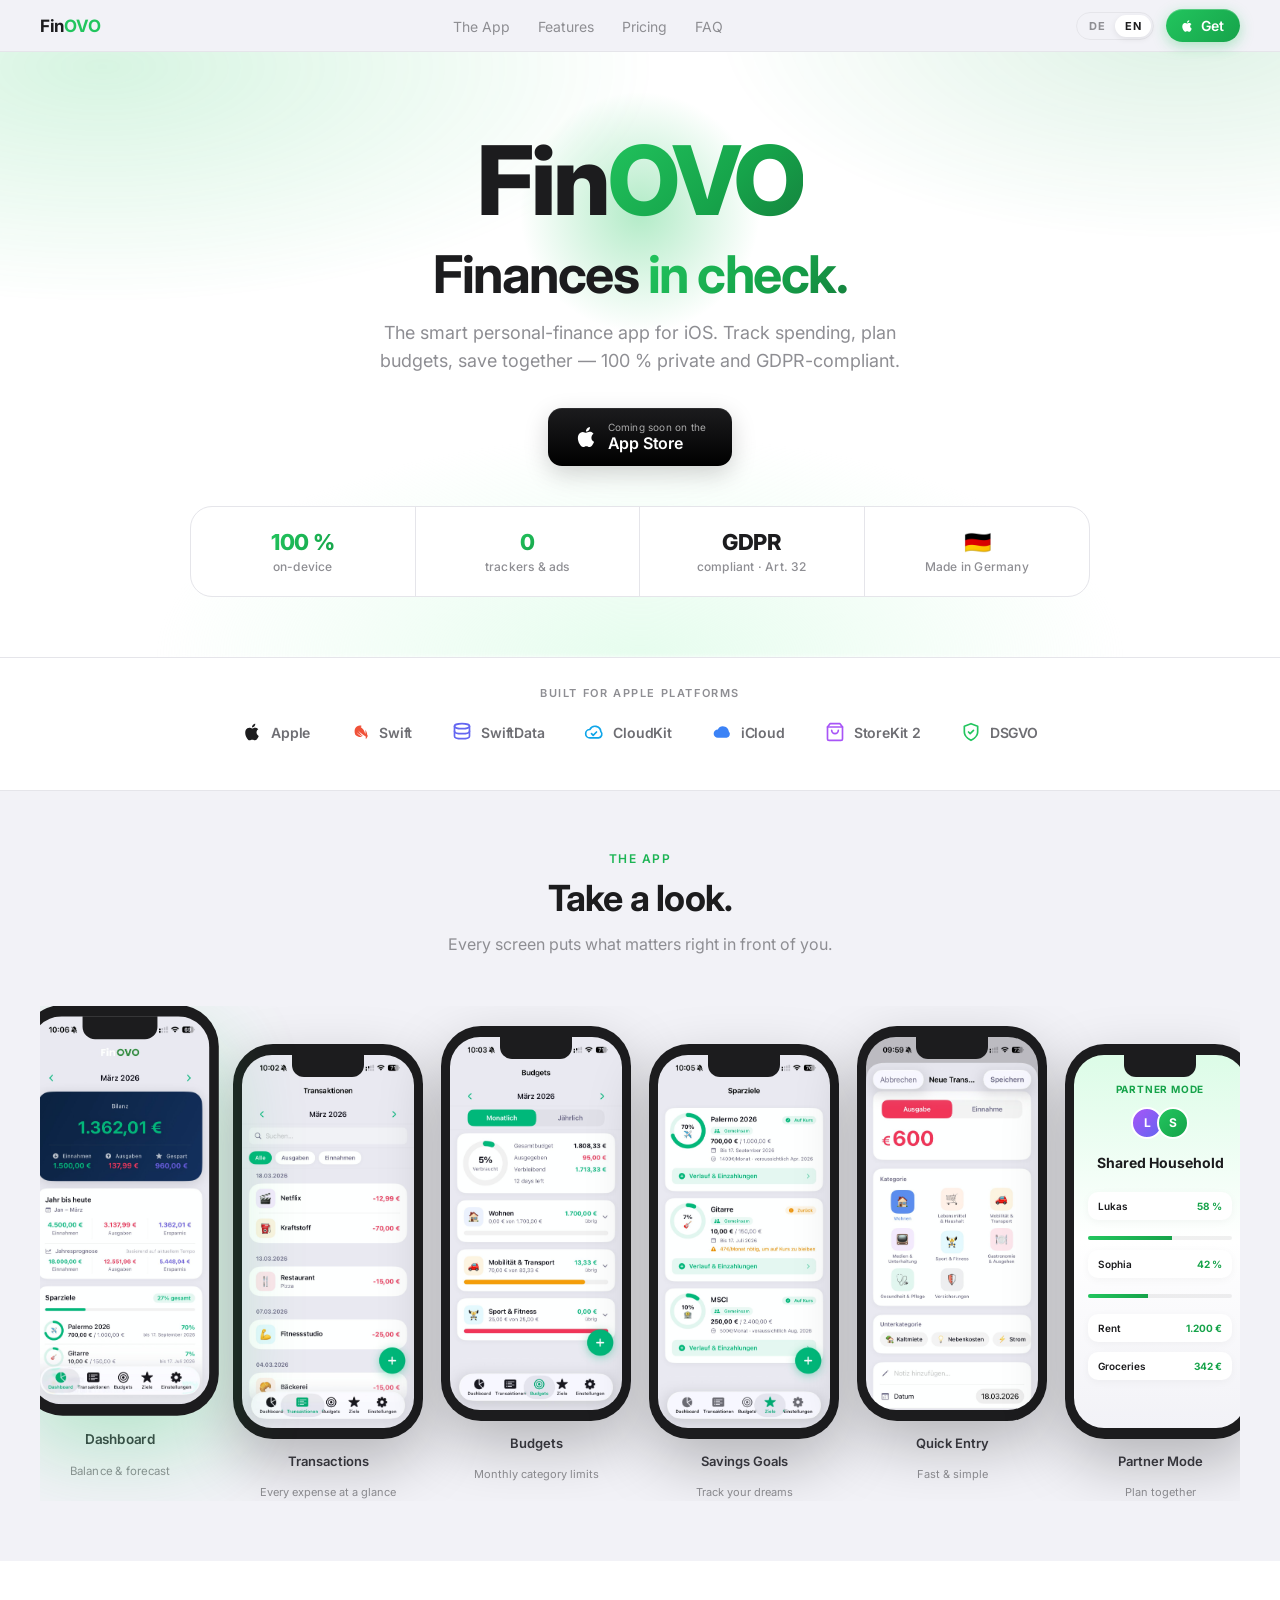
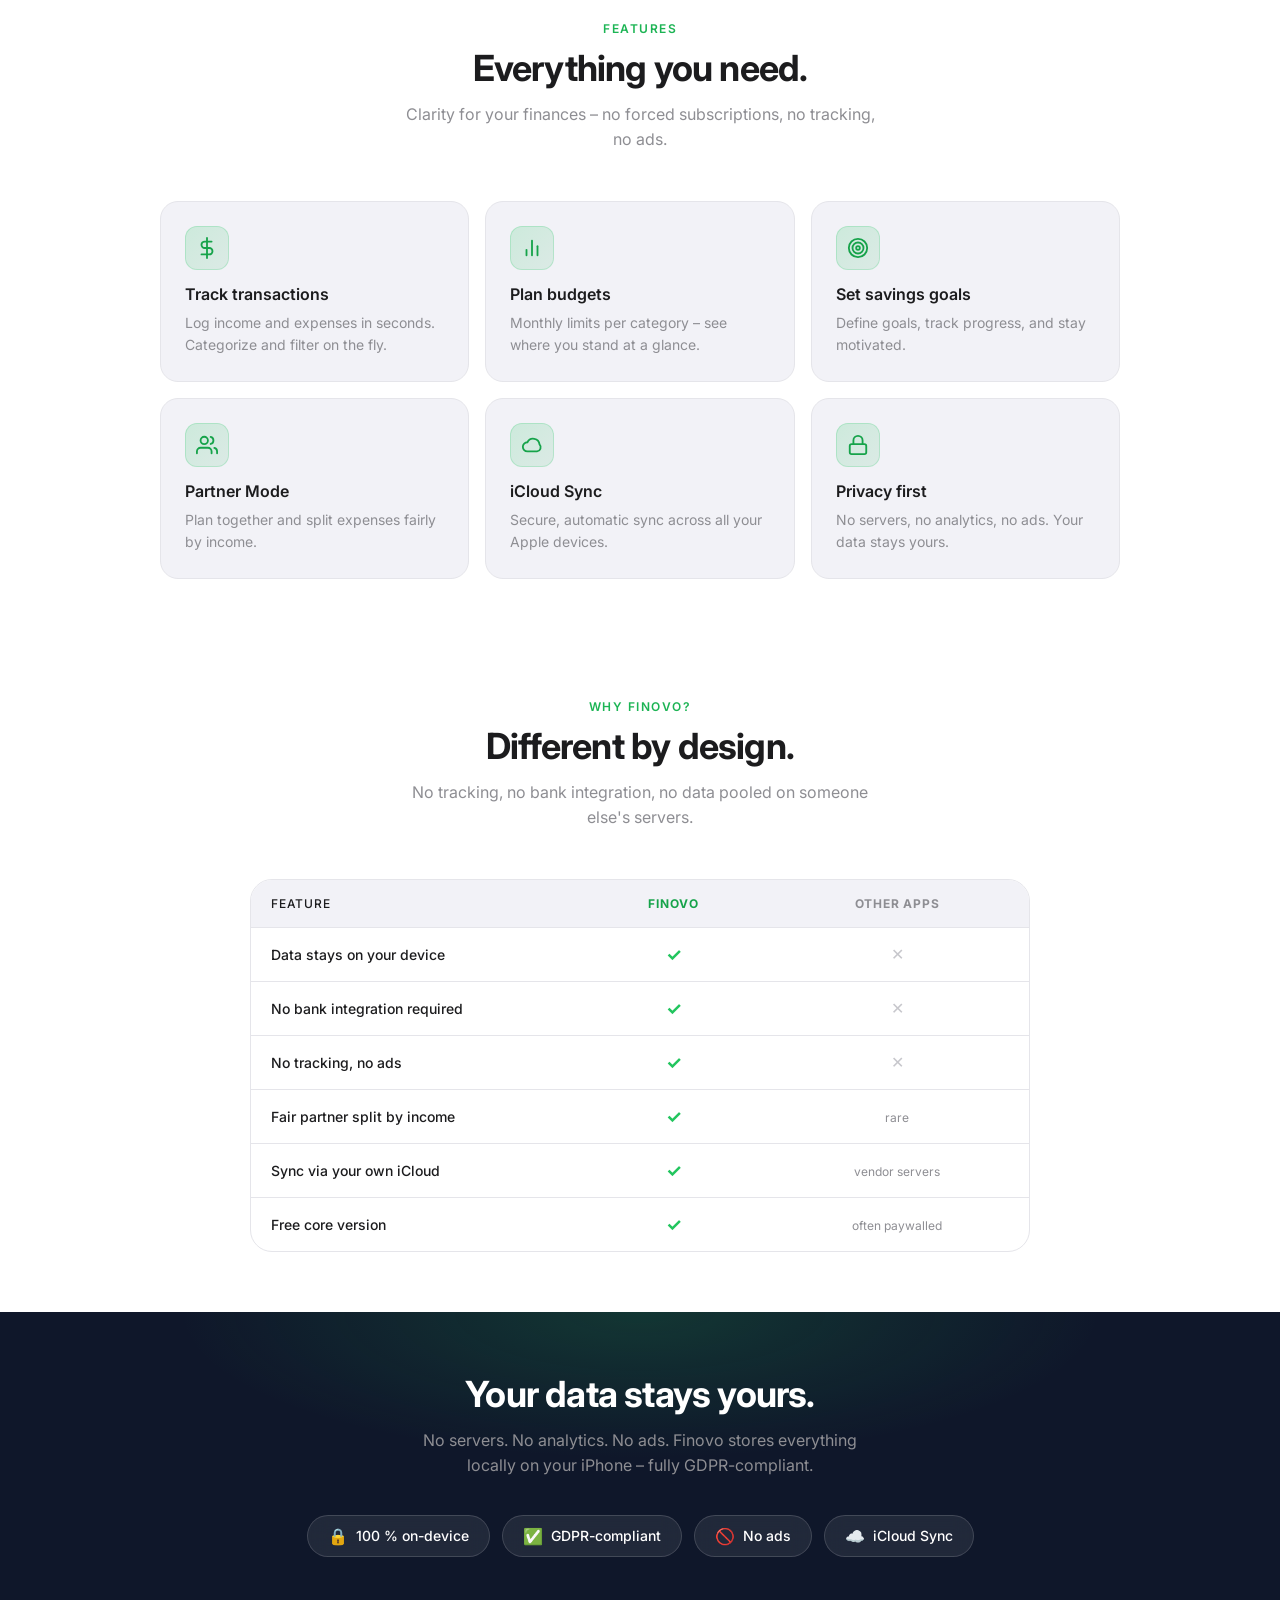
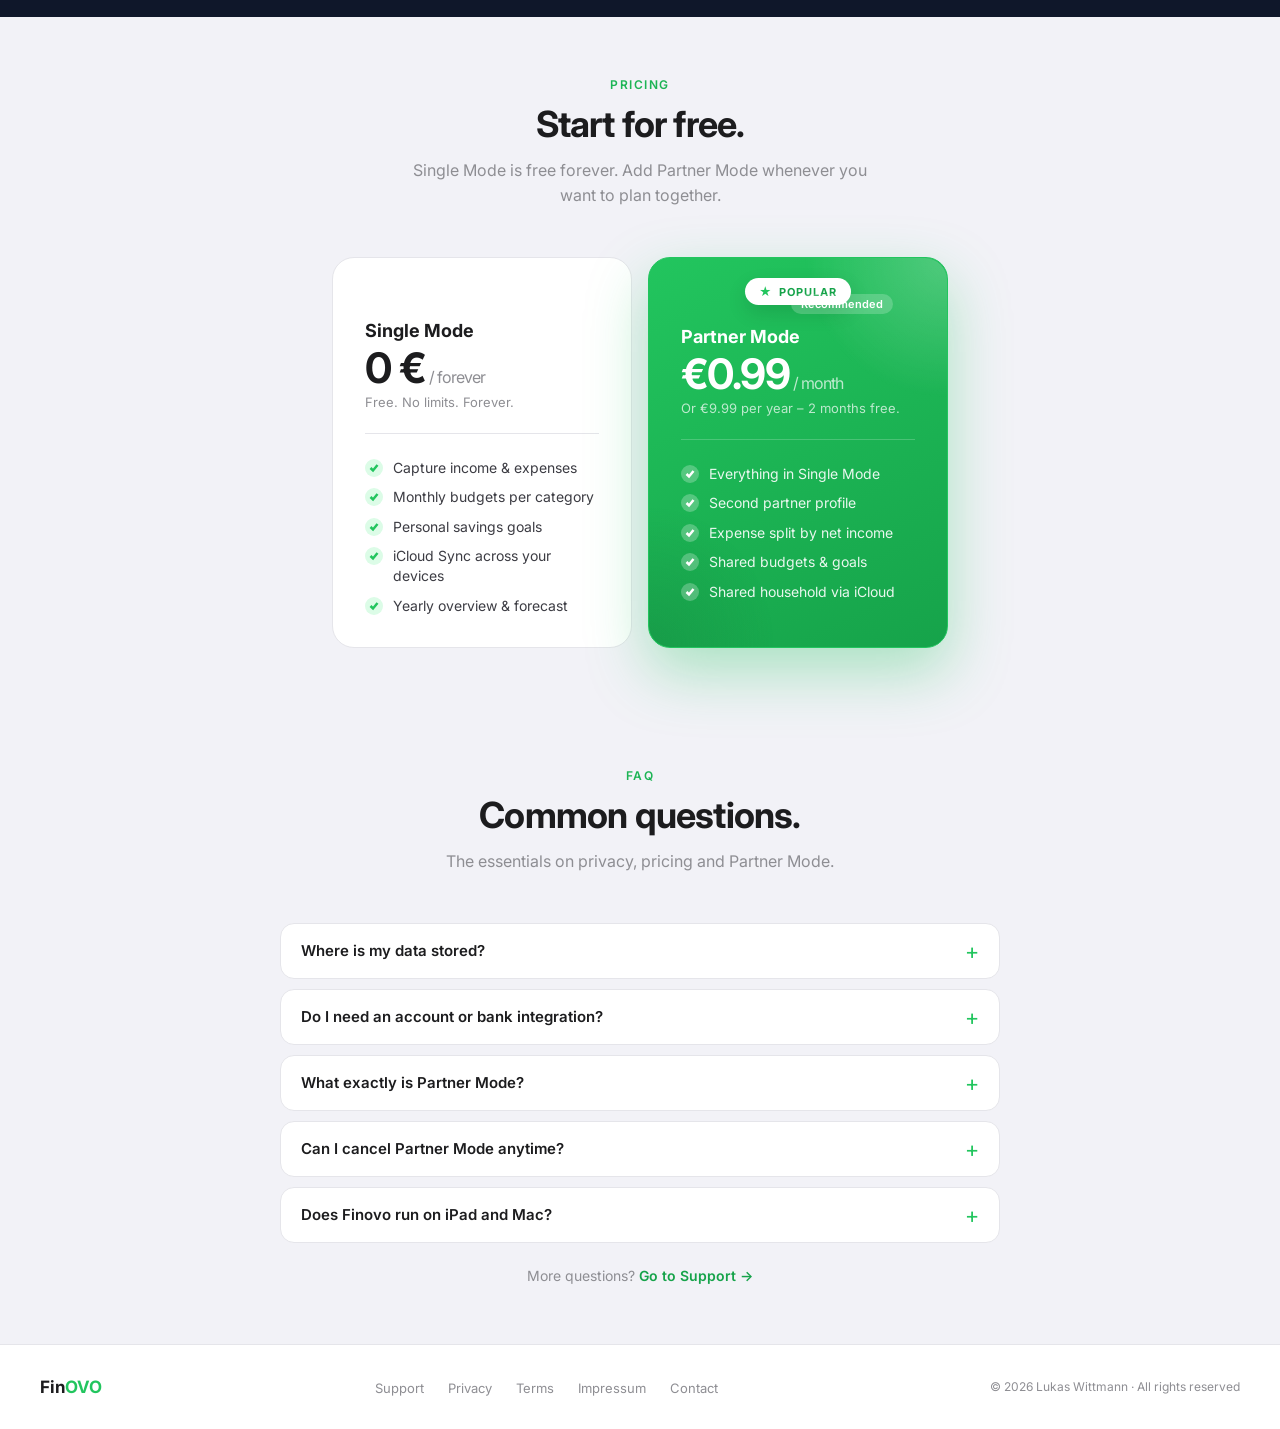
==== apps/finovo/index.html @ 642f96d8 "Polish English copy on marketing page Fixes awkward phrasings a native speaker would notice: - 'hous" ====
<!DOCTYPE html>
<html lang="de">
<head>
<meta charset="UTF-8">
<meta name="viewport" content="width=device-width, initial-scale=1.0">
<title>Finovo – Haushaltsbudget leicht gemacht</title>
<link rel="icon" type="image/png" href="assets/appicon.png">
<link rel="apple-touch-icon" href="assets/appicon.png">
<meta name="description" content="Finovo – die smarte iOS-App für Haushaltsbudget, Ausgaben-Tracking und gemeinsame Finanzplanung. 100 % privat, DSGVO-konform, made in Germany.">
<link rel="canonical" href="https://lukeapp.de/apps/finovo/">
<meta name="theme-color" content="#22C55E" media="(prefers-color-scheme: light)">
<meta name="theme-color" content="#0B0F14" media="(prefers-color-scheme: dark)">

<!-- Open Graph -->
<meta property="og:type" content="website">
<meta property="og:title" content="Finovo – Haushaltsbudget leicht gemacht">
<meta property="og:description" content="Die smarte iOS-App für Haushalt, Budget und gemeinsame Finanzen. 100 % lokal, DSGVO-konform, made in Germany.">
<meta property="og:url" content="https://lukeapp.de/apps/finovo/">
<meta property="og:site_name" content="Finovo">
<meta property="og:image" content="https://lukeapp.de/apps/finovo/assets/appicon.png">
<meta property="og:locale" content="de_DE">

<!-- Twitter -->
<meta name="twitter:card" content="summary_large_image">
<meta name="twitter:title" content="Finovo – Haushaltsbudget leicht gemacht">
<meta name="twitter:description" content="Die smarte iOS-App für Haushalt, Budget und gemeinsame Finanzen. 100 % lokal, DSGVO-konform.">
<meta name="twitter:image" content="https://lukeapp.de/apps/finovo/assets/appicon.png">

<!-- JSON-LD: SoftwareApplication -->
<script type="application/ld+json">
{
  "@context": "https://schema.org",
  "@type": "MobileApplication",
  "name": "Finovo",
  "operatingSystem": "iOS 17+",
  "applicationCategory": "FinanceApplication",
  "offers": [
    {"@type": "Offer", "price": "0", "priceCurrency": "EUR", "name": "Single Mode"},
    {"@type": "Offer", "price": "0.99", "priceCurrency": "EUR", "name": "Partner Mode (Monat)"},
    {"@type": "Offer", "price": "9.99", "priceCurrency": "EUR", "name": "Partner Mode (Jahr)"}
  ],
  "author": {"@type": "Person", "name": "Lukas Wittmann"},
  "inLanguage": ["de", "en"],
  "url": "https://lukeapp.de/apps/finovo/",
  "description": "Finovo – die smarte iOS-App für Haushaltsbudget, Ausgaben-Tracking und gemeinsame Finanzplanung."
}
</script>

<link rel="preconnect" href="https://fonts.googleapis.com">
<link rel="preconnect" href="https://fonts.gstatic.com" crossorigin>
<link href="https://fonts.googleapis.com/css2?family=SF+Pro+Display:wght@300;400;500;600;700&family=Inter:wght@300;400;500;600;700;800&display=swap" rel="stylesheet">
<style>
  *, *::before, *::after { box-sizing: border-box; margin: 0; padding: 0; }

  :root {
    --green: #22C55E;
    --green-dark: #16A34A;
    --green-light: #DCFCE7;
    --navy: #0F172A;
    --bg: #F2F2F7;
    --white: #FFFFFF;
    --gray: #8E8E93;
    --border: #E5E5EA;
    --text: #1C1C1E;
    --text2: #3C3C43;
  }

  html { scroll-behavior: smooth; }

  body {
    font-family: 'Inter', -apple-system, BlinkMacSystemFont, sans-serif;
    background: #F2F2F7;
    color: var(--text);
    overflow-x: hidden;
  }

  /* ── NAV ── */
  nav {
    background: rgba(242,242,247,0.92);
    backdrop-filter: blur(20px);
    -webkit-backdrop-filter: blur(20px);
    border-bottom: 0.5px solid var(--border);
    position: sticky;
    top: 0;
    z-index: 100;
    padding: 0 40px;
    height: 52px;
    display: flex;
    align-items: center;
    justify-content: space-between;
  }

  .nav-logo {
    font-size: 17px;
    font-weight: 700;
    color: var(--text);
    letter-spacing: -0.3px;
    text-decoration: none;
  }
  .nav-logo span { color: var(--green); }

  .nav-links {
    display: flex;
    gap: 28px;
    list-style: none;
  }
  .nav-links a {
    font-size: 14px;
    color: var(--gray);
    text-decoration: none;
    transition: color 0.15s;
  }
  .nav-links a:hover { color: var(--text); }

  .nav-cta {
    background: var(--green);
    color: white;
    border: none;
    border-radius: 20px;
    padding: 7px 18px;
    font-size: 14px;
    font-weight: 600;
    cursor: pointer;
    font-family: inherit;
    text-decoration: none;
  }

  /* ── HERO ── */
  .hero {
    background: var(--white);
    padding: 80px 40px 60px;
    text-align: center;
    border-bottom: 0.5px solid var(--border);
  }

  .hero-icon {
    width: 80px;
    height: 80px;
    border-radius: 18px;
    overflow: hidden;
    margin: 0 auto 24px;
    box-shadow: 0 4px 20px rgba(0,0,0,0.12);
  }

  .hero-icon img { width: 100%; height: 100%; object-fit: cover; }

  .hero h1 {
    font-size: 52px;
    font-weight: 700;
    letter-spacing: -1.5px;
    line-height: 1.05;
    color: var(--text);
    margin-bottom: 16px;
  }

  .hero h1 .green { color: var(--green); }

  .hero-sub {
    font-size: 18px;
    color: var(--gray);
    line-height: 1.6;
    max-width: 520px;
    margin: 0 auto 32px;
    font-weight: 400;
  }

  .hero-badges {
    display: flex;
    justify-content: center;
    gap: 12px;
    flex-wrap: wrap;
    margin-bottom: 36px;
  }

  .hero-badge {
    display: flex;
    align-items: center;
    gap: 6px;
    background: var(--bg);
    border: 0.5px solid var(--border);
    border-radius: 20px;
    padding: 6px 14px;
    font-size: 13px;
    color: var(--text2);
    font-weight: 500;
  }

  .hero-badge .dot {
    width: 6px;
    height: 6px;
    border-radius: 50%;
    background: var(--green);
  }

  .appstore-btn {
    display: inline-flex;
    align-items: center;
    gap: 10px;
    background: #1C1C1E;
    color: #FFFFFF;
    border-radius: 14px;
    padding: 12px 24px;
    text-decoration: none;
    font-size: 15px;
    font-weight: 600;
    transition: opacity 0.15s;
  }
  .appstore-btn svg { fill: #FFFFFF; }
  .appstore-btn .appstore-sub .small { color: rgba(255,255,255,0.8); }
  .appstore-btn .appstore-sub .big   { color: #FFFFFF; }
  .appstore-btn:hover { opacity: 0.85; }

  /* ── SCREENSHOTS SECTION ── */
  .screenshots-section {
    padding: 60px 40px;
    background: var(--bg);
  }

  .section-header {
    text-align: center;
    margin-bottom: 48px;
  }

  .section-label {
    font-size: 12px;
    font-weight: 600;
    letter-spacing: 1.5px;
    text-transform: uppercase;
    color: var(--green);
    margin-bottom: 10px;
  }

  .section-title {
    font-size: 36px;
    font-weight: 700;
    letter-spacing: -0.8px;
    color: var(--text);
    margin-bottom: 12px;
  }

  .section-sub {
    font-size: 16px;
    color: var(--gray);
    max-width: 480px;
    margin: 0 auto;
    line-height: 1.6;
  }

  /* Phone frames with real screenshots */
  .phones-showcase {
    display: flex;
    gap: 24px;
    justify-content: center;
    align-items: flex-end;
    flex-wrap: wrap;
  }

  .phone-item {
    display: flex;
    flex-direction: column;
    align-items: center;
    gap: 14px;
  }

  .phone-item.featured {
    transform: none;
  }

  .phone-frame {
    background: #1C1C1E;
    border-radius: 40px;
    padding: 11px 9px;
    box-shadow: 0 24px 60px rgba(0,0,0,0.25), 0 0 0 1px rgba(255,255,255,0.08);
    position: relative;
    width: 190px;
  }

  .phone-frame.large {
    width: 220px;
    border-radius: 46px;
    padding: 13px 11px;
  }

  .phone-notch {
    position: absolute;
    top: 11px;
    left: 50%;
    transform: translateX(-50%);
    width: 72px;
    height: 22px;
    background: #1C1C1E;
    border-radius: 0 0 12px 12px;
    z-index: 10;
  }

  .phone-frame.large .phone-notch {
    width: 84px;
    height: 25px;
    top: 13px;
    border-radius: 0 0 14px 14px;
  }

  .phone-screen {
    border-radius: 30px;
    overflow: hidden;
    background: #F2F2F7;
    position: relative;
  }

  .phone-frame.large .phone-screen {
    border-radius: 35px;
  }

  .phone-screen img {
    width: 100%;
    display: block;
  }

  .phone-label {
    font-size: 13px;
    font-weight: 600;
    color: var(--text2);
    text-align: center;
  }

  .phone-label-sub {
    font-size: 11px;
    color: var(--gray);
    text-align: center;
    margin-top: 2px;
  }

  /* placeholder phone */
  .placeholder-screen {
    background: #F2F2F7;
    display: flex;
    flex-direction: column;
    align-items: center;
    justify-content: center;
    gap: 12px;
    aspect-ratio: 9/19.5;
  }

  .placeholder-icon {
    width: 52px;
    height: 52px;
    background: rgba(34,197,94,0.12);
    border-radius: 14px;
    display: flex;
    align-items: center;
    justify-content: center;
  }

  .placeholder-text {
    font-size: 11px;
    color: var(--gray);
    text-align: center;
    line-height: 1.5;
    padding: 0 20px;
  }

  .placeholder-text strong {
    display: block;
    color: var(--text2);
    font-size: 12px;
    margin-bottom: 3px;
  }

  /* ── FEATURES ── */
  .features-section {
    padding: 60px 40px;
    background: var(--white);
  }

  .features-grid {
    display: grid;
    grid-template-columns: repeat(3, 1fr);
    gap: 16px;
    margin-top: 40px;
    max-width: 960px;
    margin-left: auto;
    margin-right: auto;
  }

  .feature-card {
    background: var(--bg);
    border-radius: 18px;
    padding: 24px;
    border: 0.5px solid var(--border);
  }

  .feature-icon {
    width: 44px;
    height: 44px;
    background: var(--green-light);
    border-radius: 12px;
    display: flex;
    align-items: center;
    justify-content: center;
    margin-bottom: 14px;
    font-size: 20px;
  }

  .feature-card h3 {
    font-size: 16px;
    font-weight: 600;
    color: var(--text);
    margin-bottom: 8px;
  }

  .feature-card p {
    font-size: 14px;
    color: var(--gray);
    line-height: 1.6;
  }

  /* ── PRIVACY ── */
  .privacy-section {
    background: var(--navy);
    padding: 60px 40px;
    text-align: center;
  }

  .privacy-section h2 {
    font-size: 36px;
    font-weight: 700;
    color: white;
    letter-spacing: -0.8px;
    margin-bottom: 12px;
  }

  .privacy-section p {
    font-size: 16px;
    color: #8E8E93;
    max-width: 480px;
    margin: 0 auto 36px;
    line-height: 1.6;
  }

  .privacy-pills {
    display: flex;
    justify-content: center;
    gap: 12px;
    flex-wrap: wrap;
  }

  .privacy-pill {
    display: flex;
    align-items: center;
    gap: 8px;
    background: rgba(255,255,255,0.08);
    border: 0.5px solid rgba(255,255,255,0.15);
    border-radius: 100px;
    padding: 10px 20px;
    font-size: 14px;
    color: white;
    font-weight: 500;
  }

  .privacy-pill .pill-icon { color: var(--green); font-size: 16px; }

  /* ── PRICING ── */
  .pricing-section {
    padding: 60px 40px;
    background: var(--bg);
  }

  .pricing-cards {
    display: flex;
    gap: 16px;
    justify-content: center;
    margin-top: 40px;
    flex-wrap: wrap;
  }

  .pricing-card {
    background: var(--white);
    border: 0.5px solid var(--border);
    border-radius: 22px;
    padding: 32px;
    width: 300px;
    flex-shrink: 0;
  }

  .pricing-card.featured {
    background: var(--green);
    border-color: var(--green);
  }

  .plan-name {
    font-size: 18px;
    font-weight: 700;
    color: var(--text);
    margin-bottom: 6px;
  }
  .pricing-card.featured .plan-name { color: white; }

  .plan-price {
    font-size: 42px;
    font-weight: 700;
    color: var(--text);
    letter-spacing: -1px;
    line-height: 1;
    margin-bottom: 4px;
  }
  .pricing-card.featured .plan-price { color: white; }

  .plan-period {
    font-size: 16px;
    font-weight: 400;
    color: var(--gray);
  }
  .pricing-card.featured .plan-period { color: rgba(255,255,255,0.7); }

  .plan-desc {
    font-size: 13px;
    color: var(--gray);
    margin-bottom: 24px;
    padding-bottom: 20px;
    border-bottom: 0.5px solid var(--border);
    line-height: 1.5;
  }
  .pricing-card.featured .plan-desc {
    color: rgba(255,255,255,0.7);
    border-color: rgba(255,255,255,0.2);
  }

  .plan-features {
    list-style: none;
    display: flex;
    flex-direction: column;
    gap: 10px;
  }

  .plan-features li {
    display: flex;
    align-items: flex-start;
    gap: 10px;
    font-size: 14px;
    color: var(--text2);
    line-height: 1.4;
  }
  .pricing-card.featured .plan-features li { color: rgba(255,255,255,0.9); }

  .check {
    width: 18px;
    height: 18px;
    border-radius: 50%;
    background: var(--green-light);
    flex-shrink: 0;
    display: flex;
    align-items: center;
    justify-content: center;
    margin-top: 1px;
  }
  .pricing-card.featured .check {
    background: rgba(255,255,255,0.25);
  }

  .check svg {
    width: 10px;
    height: 10px;
    stroke: var(--green);
    stroke-width: 2.5;
    fill: none;
  }
  .pricing-card.featured .check svg { stroke: white; }

  .plan-badge {
    display: inline-block;
    background: rgba(255,255,255,0.2);
    color: white;
    font-size: 11px;
    font-weight: 600;
    border-radius: 20px;
    padding: 3px 10px;
    margin-bottom: 12px;
  }

  /* ── FOOTER ── */
  footer {
    background: var(--white);
    border-top: 0.5px solid var(--border);
    padding: 32px 40px;
    display: flex;
    justify-content: space-between;
    align-items: center;
    gap: 20px;
    flex-wrap: wrap;
  }

  .footer-logo {
    font-size: 17px;
    font-weight: 700;
    color: var(--text);
  }
  .footer-logo span { color: var(--green); }

  .footer-links {
    display: flex;
    gap: 24px;
    list-style: none;
  }
  .footer-links a {
    font-size: 13px;
    color: var(--gray);
    text-decoration: none;
  }
  .footer-links a:hover { color: var(--text); }

  .footer-copy {
    font-size: 12px;
    color: var(--gray);
  }

  @media (max-width: 768px) {
    nav { padding: 0 16px; gap: 8px; }
    .nav-links { display: none; }
    .nav-logo { font-size: 16px; }
    .hero { padding: 60px 20px 40px; }
    .hero h1 { font-size: 36px; }
    .screenshots-section, .features-section, .privacy-section, .pricing-section { padding: 48px 20px; }
    .features-grid { grid-template-columns: 1fr 1fr; }
    .phones-showcase { gap: 12px; }
    .phone-frame { width: 145px; border-radius: 30px; padding: 9px 7px; }
    .phone-frame .phone-notch { width: 56px; height: 17px; top: 9px; border-radius: 0 0 9px 9px; }
    .phone-frame .phone-screen { border-radius: 23px; }
    footer { padding: 24px 20px; flex-direction: column; align-items: flex-start; }
    .footer-links { flex-wrap: wrap; gap: 16px; }
  }

  /* ═══════════════════════════════════════════════════ */
  /*                    ENHANCED STYLES                   */
  /* ═══════════════════════════════════════════════════ */

  /* Brand logo img in nav / footer */
  .nav-logo-img, .footer-logo-img {
    height: 26px; width: auto; display: block;
  }
  .footer-logo-img { height: 24px; }

  /* NAV CTA refresh: Apple-style pill with icon */
  .nav-cta {
    display: inline-flex; align-items: center; gap: 7px;
    padding: 8px 16px 8px 14px;
    background: linear-gradient(135deg, #22C55E, #16A34A);
    box-shadow: 0 4px 14px rgba(34,197,94,0.35), inset 0 1px 0 rgba(255,255,255,0.25);
    transition: transform 0.2s ease, box-shadow 0.2s ease;
  }
  .nav-cta:hover {
    transform: translateY(-1px);
    box-shadow: 0 8px 20px rgba(34,197,94,0.45), inset 0 1px 0 rgba(255,255,255,0.3);
  }
  .nav-cta svg { width: 14px; height: 14px; fill: white; }

  /* HERO: mesh gradient aura + glowing icon */
  .hero {
    position: relative;
    overflow: hidden;
    background: var(--white);
  }
  .hero::before {
    content: '';
    position: absolute; inset: -30% -10% auto -10%;
    height: 130%;
    background:
      radial-gradient(60% 50% at 15% 25%, rgba(34,197,94,0.18) 0%, rgba(34,197,94,0) 60%),
      radial-gradient(50% 45% at 85% 20%, rgba(22,163,74,0.14) 0%, rgba(22,163,74,0) 60%),
      radial-gradient(45% 40% at 50% 100%, rgba(220,252,231,0.7) 0%, rgba(220,252,231,0) 70%);
    z-index: 0; pointer-events: none;
    filter: blur(2px);
  }
  .hero::after {
    content: '';
    position: absolute;
    left: 50%; top: 40px;
    width: 240px; height: 240px;
    transform: translateX(-50%);
    background: radial-gradient(closest-side, rgba(34,197,94,0.35), rgba(34,197,94,0));
    z-index: 0; pointer-events: none;
    animation: pulse 6s ease-in-out infinite;
  }
  @keyframes pulse {
    0%, 100% { opacity: 0.55; transform: translateX(-50%) scale(1); }
    50%      { opacity: 0.85; transform: translateX(-50%) scale(1.08); }
  }
  .hero > * { position: relative; z-index: 1; }

  .hero-wordmark {
    font-size: 96px;
    font-weight: 800;
    letter-spacing: -3px;
    color: var(--text);
    text-align: center;
    margin: 0 auto 20px;
    line-height: 1;
    animation: floaty 5s ease-in-out infinite;
  }
  .hero-wordmark span {
    background: linear-gradient(135deg, #22C55E 0%, #16A34A 60%, #15803D 100%);
    -webkit-background-clip: text;
    background-clip: text;
    -webkit-text-fill-color: transparent;
    color: transparent;
  }
  @media (max-width: 768px) {
    .hero-wordmark { font-size: 64px; letter-spacing: -2px; }
  }
  @keyframes floaty {
    0%, 100% { transform: translateY(0); }
    50%      { transform: translateY(-6px); }
  }

  /* Gradient headline */
  .hero h1 .green {
    background: linear-gradient(135deg, #22C55E 0%, #16A34A 60%, #15803D 100%);
    -webkit-background-clip: text;
    background-clip: text;
    -webkit-text-fill-color: transparent;
    color: transparent;
  }

  /* Trust strip: Built for Apple */
  .trust-strip {
    background: var(--white);
    padding: 28px 40px 48px;
    border-bottom: 0.5px solid var(--border);
  }
  .trust-strip .trust-label {
    text-align: center;
    font-size: 11px;
    font-weight: 600;
    letter-spacing: 1.6px;
    text-transform: uppercase;
    color: var(--gray);
    margin-bottom: 22px;
  }
  .trust-logos {
    display: flex; justify-content: center; align-items: center;
    gap: 40px; flex-wrap: wrap;
    max-width: 960px; margin: 0 auto;
  }
  .trust-logo {
    display: inline-flex; align-items: center; gap: 9px;
    color: #6e6e73;
    font-size: 14px; font-weight: 600;
    letter-spacing: -0.2px;
    transition: color 0.2s ease, transform 0.2s ease;
  }
  .trust-logo:hover { color: var(--text); transform: translateY(-1px); }
  .trust-logo svg { width: 20px; height: 20px; flex-shrink: 0; }
  .trust-logo.swift svg   { color: #F05138; }
  .trust-logo.icloud svg  { color: #3B82F6; }
  .trust-logo.cloudkit svg{ color: #0EA5E9; }
  .trust-logo.storekit svg{ color: #A855F7; }
  .trust-logo.swiftdata svg { color: #6366F1; }
  .trust-logo.dsgvo svg   { color: #22C55E; }
  .trust-logo.apple svg   { color: var(--text); }

  /* Feature card upgrades */
  .feature-card {
    transition: transform 0.25s ease, box-shadow 0.25s ease, border-color 0.25s ease;
  }
  .feature-card:hover {
    transform: translateY(-4px);
    box-shadow: 0 18px 40px rgba(0,0,0,0.08);
    border-color: rgba(34,197,94,0.35);
  }
  .feature-icon {
    background: linear-gradient(135deg, rgba(34,197,94,0.18), rgba(22,163,74,0.1));
    box-shadow: inset 0 0 0 1px rgba(34,197,94,0.2);
  }

  /* Privacy section glow */
  .privacy-section {
    position: relative;
    overflow: hidden;
    background:
      radial-gradient(60% 80% at 50% 0%, rgba(34,197,94,0.18) 0%, rgba(34,197,94,0) 60%),
      var(--navy);
  }
  .privacy-section::before {
    content: '';
    position: absolute; inset: auto 0 -40% 0; height: 70%;
    background: radial-gradient(50% 60% at 50% 100%, rgba(34,197,94,0.16), rgba(34,197,94,0) 70%);
    pointer-events: none;
  }
  .privacy-section h2, .privacy-section p, .privacy-pills { position: relative; z-index: 1; }
  .privacy-pill {
    backdrop-filter: blur(10px);
    -webkit-backdrop-filter: blur(10px);
    transition: background 0.2s ease, transform 0.2s ease;
  }
  .privacy-pill:hover {
    background: rgba(255,255,255,0.14);
    transform: translateY(-1px);
  }

  /* Pricing: floating "Popular" badge + gradient featured card */
  .pricing-card {
    position: relative;
    transition: transform 0.25s ease, box-shadow 0.25s ease;
  }
  .pricing-card:hover {
    transform: translateY(-4px);
    box-shadow: 0 20px 50px rgba(0,0,0,0.08);
  }
  .pricing-card.featured {
    background: linear-gradient(155deg, #22C55E 0%, #16A34A 100%);
    box-shadow: 0 24px 60px rgba(34,197,94,0.35);
  }
  .pricing-card.featured::before {
    content: '';
    position: absolute; inset: 0;
    border-radius: inherit;
    background:
      radial-gradient(80% 60% at 100% 0%, rgba(255,255,255,0.22), rgba(255,255,255,0) 60%),
      radial-gradient(70% 60% at 0% 100%, rgba(21,128,61,0.35), rgba(21,128,61,0) 60%);
    pointer-events: none;
  }
  .pricing-card.featured > * { position: relative; z-index: 1; }

  .popular-badge {
    position: absolute;
    top: -12px; left: 50%;
    transform: translateX(-50%);
    background: var(--white);
    color: var(--green-dark);
    font-size: 11px; font-weight: 700;
    letter-spacing: 1px; text-transform: uppercase;
    padding: 6px 14px;
    border-radius: 100px;
    box-shadow: 0 8px 20px rgba(0,0,0,0.12);
    display: inline-flex; align-items: center; gap: 6px;
    z-index: 3;
  }
  .popular-badge::before {
    content: '★';
    color: var(--green);
    font-size: 12px;
  }

  /* Stats strip */
  .stats-strip {
    display: grid;
    grid-template-columns: repeat(4, 1fr);
    max-width: 900px;
    margin: 40px auto 0;
    background: var(--white);
    border: 0.5px solid var(--border);
    border-radius: 22px;
    overflow: hidden;
  }
  .stat {
    padding: 22px 16px;
    text-align: center;
    border-right: 0.5px solid var(--border);
  }
  .stat:last-child { border-right: none; }
  .stat-value {
    font-size: 22px; font-weight: 800;
    color: var(--text); letter-spacing: -0.5px;
  }
  .stat-value .green {
    background: linear-gradient(135deg, #22C55E, #16A34A);
    -webkit-background-clip: text; background-clip: text;
    -webkit-text-fill-color: transparent;
  }
  .stat-label {
    font-size: 12px; color: var(--gray);
    margin-top: 4px; font-weight: 500;
    letter-spacing: 0.2px;
  }

  /* Section label with gradient underline */
  .section-label {
    background: linear-gradient(135deg, #22C55E, #16A34A);
    -webkit-background-clip: text; background-clip: text;
    -webkit-text-fill-color: transparent;
  }

  /* App store button Apple-style polish */
  .appstore-btn {
    background: linear-gradient(180deg, #1C1C1E 0%, #000 100%);
    box-shadow: 0 8px 24px rgba(0,0,0,0.18), inset 0 1px 0 rgba(255,255,255,0.08);
    padding: 14px 26px;
    transition: transform 0.2s ease, box-shadow 0.2s ease;
  }
  .appstore-btn:hover {
    transform: translateY(-1px);
    box-shadow: 0 12px 28px rgba(0,0,0,0.28);
    opacity: 1;
  }
  .appstore-sub {
    display: flex; flex-direction: column; align-items: flex-start;
    line-height: 1.15;
  }
  .appstore-sub .small { font-size: 10px; font-weight: 400; opacity: 0.8; letter-spacing: 0.2px; }
  .appstore-sub .big   { font-size: 16px; font-weight: 600; letter-spacing: -0.2px; }

  @media (max-width: 768px) {
    .trust-logos { gap: 20px 28px; }
    .stats-strip { grid-template-columns: repeat(2, 1fr); }
    .stat:nth-child(2) { border-right: none; }
    .stat:nth-child(1), .stat:nth-child(2) { border-bottom: 0.5px solid var(--border); }
    .trust-strip { padding: 24px 20px 36px; }
  }

  /* ═══════════════════════════════════════════════════ */
  /*        HERO EYEBROW + SCROLL REVEAL + MISC          */
  /* ═══════════════════════════════════════════════════ */

  .hero-eyebrow {
    display: inline-flex; align-items: center; gap: 8px;
    padding: 6px 14px;
    background: var(--green-light);
    color: var(--green-dark);
    border-radius: 100px;
    font-size: 12px; font-weight: 700;
    letter-spacing: 1.2px; text-transform: uppercase;
    margin-bottom: 20px;
  }
  .hero-eyebrow .dot {
    width: 6px; height: 6px; border-radius: 50%;
    background: var(--green);
    box-shadow: 0 0 0 0 rgba(34,197,94,0.5);
    animation: ping 2s ease-out infinite;
  }
  @keyframes ping {
    0%   { box-shadow: 0 0 0 0 rgba(34,197,94,0.5); }
    70%  { box-shadow: 0 0 0 8px rgba(34,197,94,0); }
    100% { box-shadow: 0 0 0 0 rgba(34,197,94,0); }
  }

  /* Scroll-reveal */
  .reveal {
    opacity: 0;
    transform: translateY(18px);
    transition: opacity 0.6s ease, transform 0.6s ease;
  }
  .reveal.in {
    opacity: 1;
    transform: translateY(0);
  }
  @media (prefers-reduced-motion: reduce) {
    .reveal { opacity: 1; transform: none; transition: none; }
    .hero-wordmark, .hero::after, .hero-eyebrow .dot { animation: none !important; }
  }

  /* Staggered phone layout */
  @media (min-width: 900px) {
    .phones-showcase {
      align-items: center;
      gap: 18px;
      flex-wrap: nowrap;
      overflow-x: auto;
      padding: 20px 20px 20px;
      scrollbar-width: none;
    }
    .phones-showcase::-webkit-scrollbar { display: none; }
    .phone-item        { transform: translateY(18px); }
    .phone-item:nth-child(odd)  { transform: translateY(0); }
    .phone-item.featured {
      transform: translateY(-12px) scale(1.04);
      z-index: 2;
    }
    .phone-item.featured .phone-frame {
      box-shadow: 0 32px 80px rgba(34,197,94,0.28), 0 0 0 1px rgba(255,255,255,0.08);
    }
  }

  /* Partner Mode mock screen (replaces "Screenshot folgt") */
  .partner-mock {
    aspect-ratio: 9/19.5;
    background: linear-gradient(180deg, #DCFCE7 0%, #FFFFFF 50%, #F2F2F7 100%);
    display: flex; flex-direction: column;
    padding: 28px 14px 14px;
    gap: 10px;
  }
  .partner-mock .pm-head {
    font-size: 10px; font-weight: 700; color: var(--green-dark);
    letter-spacing: 0.8px; text-transform: uppercase;
    text-align: center; margin-bottom: 2px;
  }
  .partner-mock .pm-title {
    font-size: 14px; font-weight: 700; color: var(--text);
    text-align: center; line-height: 1.2;
    margin-bottom: 10px;
  }
  .partner-mock .pm-avatars {
    display: flex; justify-content: center; gap: -8px; margin-bottom: 6px;
  }
  .partner-mock .pm-avatar {
    width: 32px; height: 32px; border-radius: 50%;
    background: linear-gradient(135deg, #22C55E, #16A34A);
    color: white; font-size: 12px; font-weight: 700;
    display: flex; align-items: center; justify-content: center;
    border: 2px solid white;
    margin-left: -6px;
  }
  .partner-mock .pm-avatar:first-child { margin-left: 0; background: linear-gradient(135deg, #A855F7, #6366F1); }
  .partner-mock .pm-bar {
    background: white; border-radius: 10px;
    padding: 8px 10px;
    box-shadow: 0 2px 8px rgba(0,0,0,0.04);
    display: flex; align-items: center; justify-content: space-between;
    font-size: 10px;
  }
  .partner-mock .pm-bar .pm-name { font-weight: 600; color: var(--text); }
  .partner-mock .pm-bar .pm-amt  { color: var(--green-dark); font-weight: 700; }
  .partner-mock .pm-progress {
    margin-top: 6px;
    height: 4px; background: rgba(0,0,0,0.06);
    border-radius: 3px; overflow: hidden;
  }
  .partner-mock .pm-progress span {
    display: block; height: 100%;
    background: linear-gradient(90deg, #22C55E, #16A34A);
  }

  /* Comparison Table */
  .compare-section {
    padding: 60px 40px;
    background: var(--white);
  }
  .compare-table {
    max-width: 780px; margin: 40px auto 0;
    background: var(--white);
    border: 0.5px solid var(--border);
    border-radius: 22px;
    overflow: hidden;
  }
  .compare-row {
    display: grid;
    grid-template-columns: 1.3fr 1fr 1fr;
    align-items: center;
    padding: 16px 20px;
    border-bottom: 0.5px solid var(--border);
    font-size: 14px;
  }
  .compare-row:last-child { border-bottom: none; }
  .compare-row.head {
    background: var(--bg);
    font-size: 12px; font-weight: 700;
    text-transform: uppercase;
    letter-spacing: 0.8px;
    color: var(--gray);
  }
  .compare-row.head .col-us { color: var(--green-dark); }
  .compare-row .col-feat { color: var(--text); font-weight: 500; }
  .compare-row .col-us,
  .compare-row .col-them { text-align: center; }
  .compare-check { color: var(--green); font-size: 18px; font-weight: 700; }
  .compare-cross { color: #C7C7CC; font-size: 16px; }
  .compare-text { font-size: 12px; color: var(--gray); }

  /* FAQ Teaser */
  .faq-section {
    padding: 60px 40px;
    background: var(--bg);
  }
  .faq-list {
    max-width: 720px;
    margin: 40px auto 0;
    display: flex; flex-direction: column; gap: 10px;
  }
  .faq-item {
    background: var(--white);
    border: 0.5px solid var(--border);
    border-radius: 14px;
    padding: 0;
    overflow: hidden;
    transition: border-color 0.2s ease;
  }
  .faq-item[open] { border-color: rgba(34,197,94,0.5); }
  .faq-item summary {
    list-style: none;
    padding: 16px 20px;
    cursor: pointer;
    font-size: 15px;
    font-weight: 600;
    color: var(--text);
    display: flex; justify-content: space-between; align-items: center;
    gap: 12px;
  }
  .faq-item summary::-webkit-details-marker { display: none; }
  .faq-item summary::after {
    content: '+';
    font-size: 22px; font-weight: 400;
    color: var(--green);
    transition: transform 0.2s ease;
    line-height: 1;
  }
  .faq-item[open] summary::after { transform: rotate(45deg); }
  .faq-body {
    padding: 0 20px 16px;
    font-size: 14px;
    color: var(--text2);
    line-height: 1.6;
  }
  .faq-footer {
    text-align: center; margin-top: 24px;
    font-size: 14px; color: var(--gray);
  }
  .faq-footer a {
    color: var(--green-dark); text-decoration: none; font-weight: 600;
  }
  .faq-footer a:hover { text-decoration: underline; }

  /* Sticky mobile CTA */
  .sticky-cta {
    display: none;
    position: fixed; left: 16px; right: 16px; bottom: 16px;
    z-index: 90;
    background: linear-gradient(135deg, #22C55E, #16A34A);
    color: white;
    border-radius: 16px;
    padding: 14px 20px;
    text-align: center;
    font-weight: 700; font-size: 15px;
    text-decoration: none;
    box-shadow: 0 12px 30px rgba(34,197,94,0.4), 0 0 0 1px rgba(255,255,255,0.15) inset;
    transform: translateY(120%);
    transition: transform 0.3s ease;
    align-items: center; justify-content: center; gap: 8px;
  }
  .sticky-cta.show { transform: translateY(0); }
  .sticky-cta svg { width: 16px; height: 16px; fill: white; }
  @media (max-width: 768px) {
    .sticky-cta { display: inline-flex; }
  }

  /* Language toggle */
  .lang-toggle {
    display: inline-flex;
    background: var(--bg);
    border: 0.5px solid var(--border);
    border-radius: 100px;
    padding: 2px;
    margin-right: 12px;
  }
  .lang-toggle button {
    background: transparent; border: none;
    padding: 4px 10px; border-radius: 100px;
    font-size: 11px; font-weight: 700; letter-spacing: 0.4px;
    color: var(--gray); cursor: pointer;
    font-family: inherit;
    transition: background 0.2s ease, color 0.2s ease;
  }
  .lang-toggle button.active {
    background: var(--white);
    color: var(--text);
    box-shadow: 0 2px 6px rgba(0,0,0,0.08);
  }

  /* Dark mode */
  @media (prefers-color-scheme: dark) {
    :root {
      --bg:     #0B0F14;
      --white:  #12171E;
      --text:   #F5F5F7;
      --text2:  #E5E5EA;
      --gray:   #98989F;
      --border: rgba(255,255,255,0.1);
      --navy:   #000;
      --green-light: rgba(34,197,94,0.15);
    }
    body { background: #0B0F14; }
    nav { background: rgba(11,15,20,0.8); }
    .appstore-btn {
      background: linear-gradient(180deg, #2A2A2C 0%, #1C1C1E 100%);
    }
    .hero::before {
      background:
        radial-gradient(60% 50% at 15% 25%, rgba(34,197,94,0.22) 0%, rgba(34,197,94,0) 60%),
        radial-gradient(50% 45% at 85% 20%, rgba(22,163,74,0.18) 0%, rgba(22,163,74,0) 60%),
        radial-gradient(45% 40% at 50% 100%, rgba(34,197,94,0.1) 0%, rgba(34,197,94,0) 70%);
    }
    .feature-card { background: #181E26; }
    .feature-icon { background: linear-gradient(135deg, rgba(34,197,94,0.25), rgba(22,163,74,0.15)); }
    .stats-strip, .compare-table, .faq-item, .pricing-card, .hero-badge {
      background: #12171E;
    }
    .pricing-card.featured { background: linear-gradient(155deg, #22C55E 0%, #16A34A 100%); }
    .trust-strip { background: #12171E; }
    .compare-row.head { background: #0B0F14; }
    .partner-mock {
      background: linear-gradient(180deg, rgba(34,197,94,0.2) 0%, #12171E 50%, #0B0F14 100%);
    }
    .partner-mock .pm-title { color: var(--text); }
    .partner-mock .pm-bar { background: #1C2229; }
    .partner-mock .pm-bar .pm-name { color: var(--text); }
    .phone-screen { background: #12171E; }
    .placeholder-screen { background: #12171E; }
    .placeholder-text strong { color: var(--text); }
    .lang-toggle { background: #12171E; }
    .lang-toggle button.active { background: #2A2A2C; color: var(--text); }
    .trust-logo { color: #98989F; }
    .trust-logo:hover { color: var(--text); }
    .trust-logo.apple svg { color: var(--text); }
    .privacy-section { background: #000; }
    .faq-body { color: var(--text2); }
  }

  /* i18n helpers */
  .i18n-en { display: none; }
  html[lang="en"] .i18n-de { display: none; }
  html[lang="en"] .i18n-en { display: inline; }
  html[lang="en"] .i18n-en.block { display: block; }
  .i18n-de.block { display: block; }
  html[lang="en"] .i18n-de.block { display: none; }

  @media (max-width: 768px) {
    .compare-row { grid-template-columns: 1.4fr 0.8fr 0.8fr; padding: 14px 14px; font-size: 13px; }
    .compare-section, .faq-section { padding: 48px 20px; }
    main, footer { padding-bottom: 80px !important; }
    footer { padding: 24px 20px 90px; }

    /* Compact nav controls on mobile */
    .lang-toggle { margin-right: 6px; padding: 1px; }
    .lang-toggle button { padding: 3px 8px; font-size: 10px; letter-spacing: 0.3px; }
    .nav-cta { padding: 6px 12px 6px 10px; font-size: 13px; gap: 5px; }
    .nav-cta svg { width: 12px; height: 12px; }
  }
</style>
</head>
<body>

<!-- NAV -->
<nav>
  <a href="#" class="nav-logo" aria-label="Finovo">Fin<span>OVO</span></a>
  <ul class="nav-links">
    <li><a href="#screenshots"><span class="i18n-de">Die App</span><span class="i18n-en">The App</span></a></li>
    <li><a href="#features"><span class="i18n-de">Funktionen</span><span class="i18n-en">Features</span></a></li>
    <li><a href="#pricing"><span class="i18n-de">Preise</span><span class="i18n-en">Pricing</span></a></li>
    <li><a href="#faq">FAQ</a></li>
  </ul>
  <div style="display:flex;align-items:center;">
  <div class="lang-toggle" role="group" aria-label="Sprache">
    <button type="button" data-lang="de" class="active">DE</button>
    <button type="button" data-lang="en">EN</button>
  </div>
  <a href="#" class="nav-cta" aria-label="Im App Store laden">
    <svg viewBox="0 0 24 24" aria-hidden="true">
      <path d="M18.71 19.5c-.83 1.24-1.71 2.45-3.05 2.47-1.34.03-1.77-.79-3.29-.79-1.53 0-2 .77-3.27.82-1.31.05-2.3-1.32-3.14-2.53C4.25 17 2.94 12.45 4.7 9.39c.87-1.52 2.43-2.48 4.12-2.51 1.28-.02 2.5.87 3.29.87.78 0 2.26-1.07 3.8-.91.65.03 2.47.26 3.64 1.98-.09.06-2.17 1.28-2.15 3.81.03 3.02 2.65 4.03 2.68 4.04-.03.07-.42 1.44-1.38 2.83M13 3.5c.73-.83 1.94-1.46 2.94-1.5.13 1.17-.34 2.35-1.04 3.19-.69.85-1.83 1.51-2.95 1.42-.15-1.15.41-2.35 1.05-3.11z"/>
    </svg>
    <span class="i18n-de">Laden</span><span class="i18n-en">Get</span>
  </a>
  </div>
</nav>

<!-- HERO -->
<div class="hero">
  <div class="hero-wordmark" aria-label="Finovo">Fin<span>OVO</span></div>
  <h1>
    <span class="i18n-de">Finanzen im <span class="green">Griff.</span></span>
    <span class="i18n-en">Finances <span class="green">in check.</span></span>
  </h1>
  <p class="hero-sub">
    <span class="i18n-de">Die smarte Haushalts-App für iOS. Ausgaben tracken, Budgets planen, gemeinsam sparen – 100 % privat und DSGVO-konform.</span>
    <span class="i18n-en">The smart personal-finance app for iOS. Track spending, plan budgets, save together — 100 % private and GDPR-compliant.</span>
  </p>

  <a href="#" class="appstore-btn">
    <svg width="24" height="24" viewBox="0 0 24 24" fill="white">
      <path d="M18.71 19.5c-.83 1.24-1.71 2.45-3.05 2.47-1.34.03-1.77-.79-3.29-.79-1.53 0-2 .77-3.27.82-1.31.05-2.3-1.32-3.14-2.53C4.25 17 2.94 12.45 4.7 9.39c.87-1.52 2.43-2.48 4.12-2.51 1.28-.02 2.5.87 3.29.87.78 0 2.26-1.07 3.8-.91.65.03 2.47.26 3.64 1.98-.09.06-2.17 1.28-2.15 3.81.03 3.02 2.65 4.03 2.68 4.04-.03.07-.42 1.44-1.38 2.83M13 3.5c.73-.83 1.94-1.46 2.94-1.5.13 1.17-.34 2.35-1.04 3.19-.69.85-1.83 1.51-2.95 1.42-.15-1.15.41-2.35 1.05-3.11z"/>
    </svg>
    <span class="appstore-sub">
      <span class="small"><span class="i18n-de">Bald verfügbar im</span><span class="i18n-en">Coming soon on the</span></span>
      <span class="big">App Store</span>
    </span>
  </a>

  <div class="stats-strip">
    <div class="stat">
      <div class="stat-value"><span class="green" data-count="100" data-suffix=" %">0 %</span></div>
      <div class="stat-label"><span class="i18n-de">lokal gespeichert</span><span class="i18n-en">on-device</span></div>
    </div>
    <div class="stat">
      <div class="stat-value"><span class="green" data-count="0">0</span></div>
      <div class="stat-label"><span class="i18n-de">Tracker & Werbung</span><span class="i18n-en">trackers & ads</span></div>
    </div>
    <div class="stat">
      <div class="stat-value"><span class="i18n-de">DSGVO</span><span class="i18n-en">GDPR</span></div>
      <div class="stat-label"><span class="i18n-de">konform · Art. 32</span><span class="i18n-en">compliant · Art. 32</span></div>
    </div>
    <div class="stat">
      <div class="stat-value">🇩🇪</div>
      <div class="stat-label"><span class="i18n-de">Made in Germany</span><span class="i18n-en">Made in Germany</span></div>
    </div>
  </div>
</div>

<!-- TRUST STRIP -->
<div class="trust-strip">
  <div class="trust-label"><span class="i18n-de">Gebaut für Apple Plattformen</span><span class="i18n-en">Built for Apple Platforms</span></div>
  <div class="trust-logos">
    <div class="trust-logo apple" title="Apple">
      <svg viewBox="0 0 24 24" fill="currentColor" aria-hidden="true">
        <path d="M18.71 19.5c-.83 1.24-1.71 2.45-3.05 2.47-1.34.03-1.77-.79-3.29-.79-1.53 0-2 .77-3.27.82-1.31.05-2.3-1.32-3.14-2.53C4.25 17 2.94 12.45 4.7 9.39c.87-1.52 2.43-2.48 4.12-2.51 1.28-.02 2.5.87 3.29.87.78 0 2.26-1.07 3.8-.91.65.03 2.47.26 3.64 1.98-.09.06-2.17 1.28-2.15 3.81.03 3.02 2.65 4.03 2.68 4.04-.03.07-.42 1.44-1.38 2.83M13 3.5c.73-.83 1.94-1.46 2.94-1.5.13 1.17-.34 2.35-1.04 3.19-.69.85-1.83 1.51-2.95 1.42-.15-1.15.41-2.35 1.05-3.11z"/>
      </svg>
      Apple
    </div>
    <div class="trust-logo swift" title="Swift">
      <svg viewBox="0 0 24 24" fill="currentColor" aria-hidden="true">
        <path d="M18.9 17.3c-3-1.8-6.6-4.3-9.1-7.1 1.3 2.5 3.6 5.1 6 7-2.6-1-5.5-2.7-7.7-5 1.7 2.3 4 4.3 6.5 5.8-3.6.7-7.1-1.4-8.4-3.1C3.8 7.7 8.5 2.9 14.1 4.7c-.3.3-1 .9-1.3 1.3 3 2 4.9 5.1 5.4 8.3.5-1.1.7-2.6 0-5 1.6 1.9 2.6 4.5 2.5 7.2.2 0 .4-.3.7-.8.2.9.1 2-.5 2.9.2-.7.1-1.6-.3-2 .3 1.5-.4 3.4-1.7 3.9v-3.2z"/>
      </svg>
      Swift
    </div>
    <div class="trust-logo swiftdata" title="SwiftData">
      <svg viewBox="0 0 24 24" fill="none" stroke="currentColor" stroke-width="2" stroke-linecap="round" stroke-linejoin="round" aria-hidden="true">
        <ellipse cx="12" cy="5" rx="9" ry="3"/>
        <path d="M3 5v6c0 1.7 4 3 9 3s9-1.3 9-3V5"/>
        <path d="M3 11v6c0 1.7 4 3 9 3s9-1.3 9-3v-6"/>
      </svg>
      SwiftData
    </div>
    <div class="trust-logo cloudkit" title="CloudKit">
      <svg viewBox="0 0 24 24" fill="none" stroke="currentColor" stroke-width="2" stroke-linecap="round" stroke-linejoin="round" aria-hidden="true">
        <path d="M17.5 19H7A5 5 0 017 9a7 7 0 0113.2 2.4A4.5 4.5 0 0117.5 19z"/>
        <path d="M9 14l2 2 4-4"/>
      </svg>
      CloudKit
    </div>
    <div class="trust-logo icloud" title="iCloud">
      <svg viewBox="0 0 24 24" fill="currentColor" aria-hidden="true">
        <path d="M17.5 19H7A5 5 0 117 9a7 7 0 0113.2 2.4A4.5 4.5 0 0117.5 19z"/>
      </svg>
      iCloud
    </div>
    <div class="trust-logo storekit" title="StoreKit 2">
      <svg viewBox="0 0 24 24" fill="none" stroke="currentColor" stroke-width="2" stroke-linecap="round" stroke-linejoin="round" aria-hidden="true">
        <path d="M6 2L3 6v14a2 2 0 002 2h14a2 2 0 002-2V6l-3-4z"/>
        <line x1="3" y1="6" x2="21" y2="6"/>
        <path d="M16 10a4 4 0 01-8 0"/>
      </svg>
      StoreKit 2
    </div>
    <div class="trust-logo dsgvo" title="DSGVO">
      <svg viewBox="0 0 24 24" fill="none" stroke="currentColor" stroke-width="2" stroke-linecap="round" stroke-linejoin="round" aria-hidden="true">
        <path d="M12 22s8-4 8-10V5l-8-3-8 3v7c0 6 8 10 8 10z"/>
        <path d="M9 12l2 2 4-4"/>
      </svg>
      DSGVO
    </div>
  </div>
</div>

<!-- SCREENSHOTS -->
<div class="screenshots-section" id="screenshots">
  <div class="section-header reveal">
    <div class="section-label"><span class="i18n-de">Die App</span><span class="i18n-en">The App</span></div>
    <h2 class="section-title"><span class="i18n-de">So sieht Finovo aus.</span><span class="i18n-en">Take a look.</span></h2>
    <p class="section-sub"><span class="i18n-de">Jeder Screen ist darauf ausgelegt, dir auf einen Blick alle Informationen zu liefern.</span><span class="i18n-en">Every screen puts what matters right in front of you.</span></p>
  </div>

  <div class="phones-showcase">

    <!-- Dashboard (featured, center) -->
    <div class="phone-item featured">
      <div class="phone-frame">
        <div class="phone-notch"></div>
        <div class="phone-screen">
          <img src="assets/screens/dashboard.png" loading="lazy" decoding="async" alt="Dashboard">
        </div>
      </div>
      <div class="phone-label">Dashboard</div>
      <div class="phone-label-sub"><span class="i18n-de">Bilanz & Jahresprognose</span><span class="i18n-en">Balance & forecast</span></div>
    </div>

    <!-- Transactions -->
    <div class="phone-item">
      <div class="phone-frame">
        <div class="phone-notch"></div>
        <div class="phone-screen">
          <img src="assets/screens/transactions.png" loading="lazy" decoding="async" alt="Transaktionen">
        </div>
      </div>
      <div class="phone-label"><span class="i18n-de">Transaktionen</span><span class="i18n-en">Transactions</span></div>
      <div class="phone-label-sub"><span class="i18n-de">Alle Ausgaben im Blick</span><span class="i18n-en">Every expense at a glance</span></div>
    </div>

    <!-- Budgets -->
    <div class="phone-item">
      <div class="phone-frame">
        <div class="phone-notch"></div>
        <div class="phone-screen">
          <img src="assets/screens/budgets.png" loading="lazy" decoding="async" alt="Budgets">
        </div>
      </div>
      <div class="phone-label">Budgets</div>
      <div class="phone-label-sub"><span class="i18n-de">Monatliche Limits setzen</span><span class="i18n-en">Monthly category limits</span></div>
    </div>

    <!-- Savings Goals -->
    <div class="phone-item">
      <div class="phone-frame">
        <div class="phone-notch"></div>
        <div class="phone-screen">
          <img src="assets/screens/sparziele.png" loading="lazy" decoding="async" alt="Sparziele">
        </div>
      </div>
      <div class="phone-label"><span class="i18n-de">Sparziele</span><span class="i18n-en">Savings Goals</span></div>
      <div class="phone-label-sub"><span class="i18n-de">Träume verfolgen</span><span class="i18n-en">Track your dreams</span></div>
    </div>

    <!-- New Transaction -->
    <div class="phone-item">
      <div class="phone-frame">
        <div class="phone-notch"></div>
        <div class="phone-screen">
          <img src="assets/screens/erfassen.png" loading="lazy" decoding="async" alt="Neue Transaktion">
        </div>
      </div>
      <div class="phone-label"><span class="i18n-de">Erfassen</span><span class="i18n-en">Quick Entry</span></div>
      <div class="phone-label-sub"><span class="i18n-de">Schnell & einfach</span><span class="i18n-en">Fast & simple</span></div>
    </div>

    <!-- Partner Mode Mock -->
    <div class="phone-item">
      <div class="phone-frame">
        <div class="phone-notch"></div>
        <div class="phone-screen">
          <div class="partner-mock">
            <div class="pm-head"><span class="i18n-de">Partner Mode</span><span class="i18n-en">Partner Mode</span></div>
            <div class="pm-avatars">
              <div class="pm-avatar">L</div>
              <div class="pm-avatar">S</div>
            </div>
            <div class="pm-title"><span class="i18n-de">Gemeinsamer Haushalt</span><span class="i18n-en">Shared Household</span></div>
            <div class="pm-bar"><span class="pm-name">Lukas</span><span class="pm-amt">58 %</span></div>
            <div class="pm-progress"><span style="width:58%"></span></div>
            <div class="pm-bar"><span class="pm-name">Sophia</span><span class="pm-amt">42 %</span></div>
            <div class="pm-progress"><span style="width:42%"></span></div>
            <div class="pm-bar" style="margin-top:6px;"><span class="pm-name"><span class="i18n-de">Miete</span><span class="i18n-en">Rent</span></span><span class="pm-amt">1.200 €</span></div>
            <div class="pm-bar"><span class="pm-name"><span class="i18n-de">Einkauf</span><span class="i18n-en">Groceries</span></span><span class="pm-amt">342 €</span></div>
          </div>
        </div>
      </div>
      <div class="phone-label">Partner Mode</div>
      <div class="phone-label-sub"><span class="i18n-de">Gemeinsam planen</span><span class="i18n-en">Plan together</span></div>
    </div>

  </div>
</div>

<!-- FEATURES -->
<div class="features-section" id="features">
  <div class="section-header reveal">
    <div class="section-label"><span class="i18n-de">Funktionen</span><span class="i18n-en">Features</span></div>
    <h2 class="section-title"><span class="i18n-de">Alles was du brauchst.</span><span class="i18n-en">Everything you need.</span></h2>
    <p class="section-sub"><span class="i18n-de">Finovo gibt dir klare Übersicht – ohne Abo-Zwang, ohne Tracking, ohne Werbung.</span><span class="i18n-en">Clarity for your finances – no forced subscriptions, no tracking, no ads.</span></p>
  </div>

  <div class="features-grid">
    <div class="feature-card reveal">
      <div class="feature-icon">
        <svg width="22" height="22" viewBox="0 0 24 24" fill="none" stroke="#16A34A" stroke-width="2" stroke-linecap="round" stroke-linejoin="round"><line x1="12" y1="1" x2="12" y2="23"/><path d="M17 5H9.5a3.5 3.5 0 000 7h5a3.5 3.5 0 010 7H6"/></svg>
      </div>
      <h3><span class="i18n-de">Transaktionen tracken</span><span class="i18n-en">Track transactions</span></h3>
      <p><span class="i18n-de">Ausgaben & Einnahmen schnell erfassen, kategorisieren und filtern.</span><span class="i18n-en">Log income and expenses in seconds. Categorize and filter on the fly.</span></p>
    </div>
    <div class="feature-card reveal">
      <div class="feature-icon">
        <svg width="22" height="22" viewBox="0 0 24 24" fill="none" stroke="#16A34A" stroke-width="2" stroke-linecap="round" stroke-linejoin="round"><line x1="18" y1="20" x2="18" y2="10"/><line x1="12" y1="20" x2="12" y2="4"/><line x1="6" y1="20" x2="6" y2="14"/></svg>
      </div>
      <h3><span class="i18n-de">Budgets planen</span><span class="i18n-en">Plan budgets</span></h3>
      <p><span class="i18n-de">Monatliche Limits pro Kategorie – sieh auf Anhieb, wo du stehst.</span><span class="i18n-en">Monthly limits per category – see where you stand at a glance.</span></p>
    </div>
    <div class="feature-card reveal">
      <div class="feature-icon">
        <svg width="22" height="22" viewBox="0 0 24 24" fill="none" stroke="#16A34A" stroke-width="2" stroke-linecap="round" stroke-linejoin="round"><circle cx="12" cy="12" r="10"/><circle cx="12" cy="12" r="6"/><circle cx="12" cy="12" r="2"/></svg>
      </div>
      <h3><span class="i18n-de">Sparziele setzen</span><span class="i18n-en">Set savings goals</span></h3>
      <p><span class="i18n-de">Definiere Ziele, verfolge den Fortschritt und bleib motiviert.</span><span class="i18n-en">Define goals, track progress, and stay motivated.</span></p>
    </div>
    <div class="feature-card reveal">
      <div class="feature-icon">
        <svg width="22" height="22" viewBox="0 0 24 24" fill="none" stroke="#16A34A" stroke-width="2" stroke-linecap="round" stroke-linejoin="round"><path d="M17 21v-2a4 4 0 00-4-4H5a4 4 0 00-4 4v2"/><circle cx="9" cy="7" r="4"/><path d="M23 21v-2a4 4 0 00-3-3.87M16 3.13a4 4 0 010 7.75"/></svg>
      </div>
      <h3>Partner Mode</h3>
      <p><span class="i18n-de">Gemeinsam planen mit proportionaler Ausgabenteilung nach Einkommen.</span><span class="i18n-en">Plan together and split expenses fairly by income.</span></p>
    </div>
    <div class="feature-card reveal">
      <div class="feature-icon">
        <svg width="22" height="22" viewBox="0 0 24 24" fill="none" stroke="#16A34A" stroke-width="2" stroke-linecap="round" stroke-linejoin="round"><path d="M17.5 19H7A5 5 0 117 9a7 7 0 0113.2 2.4A4.5 4.5 0 0117.5 19z"/></svg>
      </div>
      <h3>iCloud Sync</h3>
      <p><span class="i18n-de">Daten sicher und automatisch auf allen deinen Apple-Geräten.</span><span class="i18n-en">Secure, automatic sync across all your Apple devices.</span></p>
    </div>
    <div class="feature-card reveal">
      <div class="feature-icon">
        <svg width="22" height="22" viewBox="0 0 24 24" fill="none" stroke="#16A34A" stroke-width="2" stroke-linecap="round" stroke-linejoin="round"><rect x="3" y="11" width="18" height="11" rx="2"/><path d="M7 11V7a5 5 0 0110 0v4"/></svg>
      </div>
      <h3><span class="i18n-de">Privatsphäre first</span><span class="i18n-en">Privacy first</span></h3>
      <p><span class="i18n-de">Keine Server, keine Analytik, keine Werbung. Deine Daten gehören dir.</span><span class="i18n-en">No servers, no analytics, no ads. Your data stays yours.</span></p>
    </div>
  </div>
</div>

<!-- WARUM FINOVO? Comparison Table -->
<div class="compare-section" id="compare">
  <div class="section-header reveal">
    <div class="section-label"><span class="i18n-de">Warum Finovo?</span><span class="i18n-en">Why Finovo?</span></div>
    <h2 class="section-title"><span class="i18n-de">Anders als der Rest.</span><span class="i18n-en">Different by design.</span></h2>
    <p class="section-sub"><span class="i18n-de">Kein Tracking, keine Bank-Anbindung, kein Datenberg in der Cloud eines Anbieters.</span><span class="i18n-en">No tracking, no bank integration, no data pooled on someone else's servers.</span></p>
  </div>
  <div class="compare-table reveal">
    <div class="compare-row head">
      <div class="col-feat"><span class="i18n-de">Feature</span><span class="i18n-en">Feature</span></div>
      <div class="col-us">Finovo</div>
      <div class="col-them"><span class="i18n-de">Andere Apps</span><span class="i18n-en">Other apps</span></div>
    </div>
    <div class="compare-row">
      <div class="col-feat"><span class="i18n-de">Daten bleiben auf deinem Gerät</span><span class="i18n-en">Data stays on your device</span></div>
      <div class="col-us"><span class="compare-check">✓</span></div>
      <div class="col-them"><span class="compare-cross">✕</span></div>
    </div>
    <div class="compare-row">
      <div class="col-feat"><span class="i18n-de">Keine Bank-Anbindung nötig</span><span class="i18n-en">No bank integration required</span></div>
      <div class="col-us"><span class="compare-check">✓</span></div>
      <div class="col-them"><span class="compare-cross">✕</span></div>
    </div>
    <div class="compare-row">
      <div class="col-feat"><span class="i18n-de">Kein Tracking, keine Werbung</span><span class="i18n-en">No tracking, no ads</span></div>
      <div class="col-us"><span class="compare-check">✓</span></div>
      <div class="col-them"><span class="compare-cross">✕</span></div>
    </div>
    <div class="compare-row">
      <div class="col-feat"><span class="i18n-de">Fairer Partner-Split nach Einkommen</span><span class="i18n-en">Fair partner split by income</span></div>
      <div class="col-us"><span class="compare-check">✓</span></div>
      <div class="col-them"><span class="compare-text"><span class="i18n-de">selten</span><span class="i18n-en">rare</span></span></div>
    </div>
    <div class="compare-row">
      <div class="col-feat"><span class="i18n-de">Sync via eigener iCloud</span><span class="i18n-en">Sync via your own iCloud</span></div>
      <div class="col-us"><span class="compare-check">✓</span></div>
      <div class="col-them"><span class="compare-text"><span class="i18n-de">Anbieter-Server</span><span class="i18n-en">vendor servers</span></span></div>
    </div>
    <div class="compare-row">
      <div class="col-feat"><span class="i18n-de">Kostenlose Grundversion</span><span class="i18n-en">Free core version</span></div>
      <div class="col-us"><span class="compare-check">✓</span></div>
      <div class="col-them"><span class="compare-text"><span class="i18n-de">meist Abo</span><span class="i18n-en">often paywalled</span></span></div>
    </div>
  </div>
</div>

<!-- PRIVACY -->
<div class="privacy-section">
  <h2 class="reveal"><span class="i18n-de">Deine Daten gehören dir.</span><span class="i18n-en">Your data stays yours.</span></h2>
  <p class="reveal"><span class="i18n-de">Kein Server. Keine Analyse. Keine Werbung. Finovo speichert alles lokal auf deinem iPhone – vollständig DSGVO-konform.</span><span class="i18n-en">No servers. No analytics. No ads. Finovo stores everything locally on your iPhone – fully GDPR-compliant.</span></p>
  <div class="privacy-pills reveal">
    <div class="privacy-pill"><span class="pill-icon">🔒</span> <span class="i18n-de">100 % lokal gespeichert</span><span class="i18n-en">100 % on-device</span></div>
    <div class="privacy-pill"><span class="pill-icon">✅</span> <span class="i18n-de">DSGVO-konform</span><span class="i18n-en">GDPR-compliant</span></div>
    <div class="privacy-pill"><span class="pill-icon">🚫</span> <span class="i18n-de">Keine Werbung</span><span class="i18n-en">No ads</span></div>
    <div class="privacy-pill"><span class="pill-icon">☁️</span> iCloud Sync</div>
  </div>
</div>

<!-- PRICING -->
<div class="pricing-section" id="pricing">
  <div class="section-header reveal">
    <div class="section-label"><span class="i18n-de">Preise</span><span class="i18n-en">Pricing</span></div>
    <h2 class="section-title"><span class="i18n-de">Kostenlos starten.</span><span class="i18n-en">Start for free.</span></h2>
    <p class="section-sub"><span class="i18n-de">Single Mode ist für immer gratis. Partner Mode schaltest du dazu, wenn du gemeinsam planen möchtest.</span><span class="i18n-en">Single Mode is free forever. Add Partner Mode whenever you want to plan together.</span></p>
  </div>

  <div class="pricing-cards">
    <div class="pricing-card reveal">
      <div style="height:30px;"></div>
      <div class="plan-name">Single Mode</div>
      <div class="plan-price">0 €<span class="plan-period"> <span class="i18n-de">/ für immer</span><span class="i18n-en">/ forever</span></span></div>
      <div class="plan-desc"><span class="i18n-de">Kostenlos. Ohne Einschränkungen. Für immer.</span><span class="i18n-en">Free. No limits. Forever.</span></div>
      <ul class="plan-features">
        <li><div class="check"><svg viewBox="0 0 10 10"><polyline points="1.5,5 4,7.5 8.5,2"/></svg></div><span class="i18n-de">Ausgaben &amp; Einnahmen erfassen</span><span class="i18n-en">Capture income &amp; expenses</span></li>
        <li><div class="check"><svg viewBox="0 0 10 10"><polyline points="1.5,5 4,7.5 8.5,2"/></svg></div><span class="i18n-de">Monatliche Budgets pro Kategorie</span><span class="i18n-en">Monthly budgets per category</span></li>
        <li><div class="check"><svg viewBox="0 0 10 10"><polyline points="1.5,5 4,7.5 8.5,2"/></svg></div><span class="i18n-de">Persönliche Sparziele verfolgen</span><span class="i18n-en">Personal savings goals</span></li>
        <li><div class="check"><svg viewBox="0 0 10 10"><polyline points="1.5,5 4,7.5 8.5,2"/></svg></div><span class="i18n-de">iCloud Sync (eigene Geräte)</span><span class="i18n-en">iCloud Sync across your devices</span></li>
        <li><div class="check"><svg viewBox="0 0 10 10"><polyline points="1.5,5 4,7.5 8.5,2"/></svg></div><span class="i18n-de">Jahresübersicht &amp; Prognose</span><span class="i18n-en">Yearly overview &amp; forecast</span></li>
      </ul>
    </div>

    <div class="pricing-card featured reveal">
      <div class="popular-badge"><span class="i18n-de">Beliebt</span><span class="i18n-en">Popular</span></div>
      <div class="plan-badge"><span class="i18n-de">Empfohlen</span><span class="i18n-en">Recommended</span></div>
      <div class="plan-name">Partner Mode</div>
      <div class="plan-price"><span class="i18n-de">0,99 €</span><span class="i18n-en">€0.99</span><span class="plan-period"> <span class="i18n-de">/ Monat</span><span class="i18n-en">/ month</span></span></div>
      <div class="plan-desc"><span class="i18n-de">Oder 9,99 € jährlich – 2 Monate gratis.</span><span class="i18n-en">Or €9.99 per year – 2 months free.</span></div>
      <ul class="plan-features">
        <li><div class="check"><svg viewBox="0 0 10 10"><polyline points="1.5,5 4,7.5 8.5,2"/></svg></div><span class="i18n-de">Alles aus Single Mode</span><span class="i18n-en">Everything in Single Mode</span></li>
        <li><div class="check"><svg viewBox="0 0 10 10"><polyline points="1.5,5 4,7.5 8.5,2"/></svg></div><span class="i18n-de">Zweites Partnerprofil</span><span class="i18n-en">Second partner profile</span></li>
        <li><div class="check"><svg viewBox="0 0 10 10"><polyline points="1.5,5 4,7.5 8.5,2"/></svg></div><span class="i18n-de">Ausgabenteilung nach Nettoeinkommen</span><span class="i18n-en">Expense split by net income</span></li>
        <li><div class="check"><svg viewBox="0 0 10 10"><polyline points="1.5,5 4,7.5 8.5,2"/></svg></div><span class="i18n-de">Gemeinsame Budgets &amp; Sparziele</span><span class="i18n-en">Shared budgets &amp; goals</span></li>
        <li><div class="check"><svg viewBox="0 0 10 10"><polyline points="1.5,5 4,7.5 8.5,2"/></svg></div><span class="i18n-de">Geteilter Haushalt via iCloud</span><span class="i18n-en">Shared household via iCloud</span></li>
      </ul>
    </div>
  </div>
</div>

<!-- FAQ TEASER -->
<div class="faq-section" id="faq">
  <div class="section-header reveal">
    <div class="section-label">FAQ</div>
    <h2 class="section-title"><span class="i18n-de">Häufige Fragen.</span><span class="i18n-en">Common questions.</span></h2>
    <p class="section-sub"><span class="i18n-de">Das Wichtigste zu Datenschutz, Preisen und Partner Mode.</span><span class="i18n-en">The essentials on privacy, pricing and Partner Mode.</span></p>
  </div>
  <div class="faq-list reveal">
    <details class="faq-item">
      <summary><span class="i18n-de">Wo werden meine Daten gespeichert?</span><span class="i18n-en">Where is my data stored?</span></summary>
      <div class="faq-body"><span class="i18n-de">Alles liegt lokal auf deinem iPhone. Wenn du iCloud Sync aktivierst, werden deine Daten zusätzlich verschlüsselt in deiner persönlichen iCloud-Datenbank gesichert – nicht auf unseren Servern.</span><span class="i18n-en">Everything lives locally on your iPhone. If you enable iCloud Sync, your data is also encrypted and stored in your personal iCloud database – not on our servers.</span></div>
    </details>
    <details class="faq-item">
      <summary><span class="i18n-de">Brauche ich ein Konto oder eine Bank-Anbindung?</span><span class="i18n-en">Do I need an account or bank integration?</span></summary>
      <div class="faq-body"><span class="i18n-de">Nein. Finovo funktioniert komplett ohne Registrierung und ohne Zugriff auf dein Bankkonto. Du erfasst Ausgaben manuell – das ist bewusst so, aus Datenschutzgründen.</span><span class="i18n-en">No. Finovo works without registration and without access to your bank account. You enter expenses manually – that is intentional, for privacy.</span></div>
    </details>
    <details class="faq-item">
      <summary><span class="i18n-de">Was ist Partner Mode genau?</span><span class="i18n-en">What exactly is Partner Mode?</span></summary>
      <div class="faq-body"><span class="i18n-de">Zwei Personen teilen einen gemeinsamen Haushalt, können Ausgaben zuweisen und diese fair nach Nettoeinkommen aufteilen. Gemeinsame Budgets und Sparziele inklusive.</span><span class="i18n-en">Two people share a household, assign expenses, and split them fairly by net income. Shared budgets and savings goals are included.</span></div>
    </details>
    <details class="faq-item">
      <summary><span class="i18n-de">Kann ich Partner Mode jederzeit kündigen?</span><span class="i18n-en">Can I cancel Partner Mode anytime?</span></summary>
      <div class="faq-body"><span class="i18n-de">Ja, jederzeit direkt in den iOS-Abo-Einstellungen. Bereits erfasste Daten bleiben erhalten, nur die Partner-Funktionen werden deaktiviert.</span><span class="i18n-en">Yes, anytime directly in your iOS subscription settings. Your data stays; only Partner features are disabled.</span></div>
    </details>
    <details class="faq-item">
      <summary><span class="i18n-de">Läuft Finovo auf iPad und Mac?</span><span class="i18n-en">Does Finovo run on iPad and Mac?</span></summary>
      <div class="faq-body"><span class="i18n-de">Ja. Finovo ist eine Universal-App für iPhone, iPad und Mac (Apple Silicon) mit iCloud Sync auf allen deinen Geräten.</span><span class="i18n-en">Yes. Finovo is a universal app for iPhone, iPad and Mac (Apple Silicon) with iCloud Sync across all your devices.</span></div>
    </details>
  </div>
  <div class="faq-footer">
    <span class="i18n-de">Noch Fragen? <a href="https://lukeapp.de/apps/finovo/support/">Zum Support →</a></span>
    <span class="i18n-en">More questions? <a href="https://lukeapp.de/apps/finovo/support/">Go to Support →</a></span>
  </div>
</div>

<!-- FOOTER -->
<footer>
  <div class="footer-logo">Fin<span>OVO</span></div>
  <ul class="footer-links">
    <li><a href="https://lukeapp.de/apps/finovo/support/">Support</a></li>
    <li><a href="https://lukeapp.de/apps/finovo/privacy/"><span class="i18n-de">Datenschutz</span><span class="i18n-en">Privacy</span></a></li>
    <li><a href="https://lukeapp.de/apps/finovo/terms/"><span class="i18n-de">Nutzungsbedingungen</span><span class="i18n-en">Terms</span></a></li>
    <li><a href="https://lukeapp.de/apps/finovo/impressum/">Impressum</a></li>
    <li><a href="mailto:lukas@lukinet.de"><span class="i18n-de">Kontakt</span><span class="i18n-en">Contact</span></a></li>
  </ul>
  <div class="footer-copy">© 2026 Lukas Wittmann · <span class="i18n-de">Alle Rechte vorbehalten</span><span class="i18n-en">All rights reserved</span></div>
</footer>

<!-- Sticky mobile CTA -->
<a href="#pricing" class="sticky-cta" id="stickyCta">
  <svg viewBox="0 0 24 24" aria-hidden="true"><path d="M18.71 19.5c-.83 1.24-1.71 2.45-3.05 2.47-1.34.03-1.77-.79-3.29-.79-1.53 0-2 .77-3.27.82-1.31.05-2.3-1.32-3.14-2.53C4.25 17 2.94 12.45 4.7 9.39c.87-1.52 2.43-2.48 4.12-2.51 1.28-.02 2.5.87 3.29.87.78 0 2.26-1.07 3.8-.91.65.03 2.47.26 3.64 1.98-.09.06-2.17 1.28-2.15 3.81.03 3.02 2.65 4.03 2.68 4.04-.03.07-.42 1.44-1.38 2.83M13 3.5c.73-.83 1.94-1.46 2.94-1.5.13 1.17-.34 2.35-1.04 3.19-.69.85-1.83 1.51-2.95 1.42-.15-1.15.41-2.35 1.05-3.11z"/></svg>
  <span class="i18n-de">Finovo kostenlos laden</span><span class="i18n-en">Get Finovo free</span>
</a>

<script>
  (function() {
    // ── Language toggle ─────────────────────────────────────
    var html = document.documentElement;
    var stored = null;
    try { stored = localStorage.getItem('finovo_lang'); } catch(e) {}
    var browser = (navigator.language || 'de').toLowerCase().slice(0,2);
    var initial = stored || (browser === 'en' ? 'en' : 'de');
    setLang(initial);

    document.querySelectorAll('.lang-toggle button').forEach(function(b) {
      b.addEventListener('click', function() {
        setLang(b.getAttribute('data-lang'));
      });
    });

    function setLang(lang) {
      html.setAttribute('lang', lang);
      try { localStorage.setItem('finovo_lang', lang); } catch(e) {}
      document.querySelectorAll('.lang-toggle button').forEach(function(b) {
        b.classList.toggle('active', b.getAttribute('data-lang') === lang);
      });
    }

    // ── Scroll reveal ───────────────────────────────────────
    var reduce = window.matchMedia('(prefers-reduced-motion: reduce)').matches;
    if ('IntersectionObserver' in window && !reduce) {
      var io = new IntersectionObserver(function(entries) {
        entries.forEach(function(e) {
          if (e.isIntersecting) {
            e.target.classList.add('in');
            io.unobserve(e.target);
          }
        });
      }, { threshold: 0.12, rootMargin: '0px 0px -40px 0px' });
      document.querySelectorAll('.reveal').forEach(function(el) { io.observe(el); });
    } else {
      document.querySelectorAll('.reveal').forEach(function(el) { el.classList.add('in'); });
    }

    // ── Animated counters ──────────────────────────────────
    function animateCount(el) {
      var target = parseFloat(el.getAttribute('data-count'));
      var suffix = el.getAttribute('data-suffix') || '';
      var duration = 1200;
      var start = performance.now();
      function tick(now) {
        var p = Math.min(1, (now - start) / duration);
        var eased = 1 - Math.pow(1 - p, 3);
        var val = Math.round(target * eased);
        el.textContent = val + suffix;
        if (p < 1) requestAnimationFrame(tick);
      }
      requestAnimationFrame(tick);
    }
    if ('IntersectionObserver' in window && !reduce) {
      var co = new IntersectionObserver(function(entries) {
        entries.forEach(function(e) {
          if (e.isIntersecting) {
            animateCount(e.target);
            co.unobserve(e.target);
          }
        });
      }, { threshold: 0.5 });
      document.querySelectorAll('[data-count]').forEach(function(el) { co.observe(el); });
    }

    // ── Sticky mobile CTA: show after hero is scrolled past ─
    var hero = document.querySelector('.hero');
    var sticky = document.getElementById('stickyCta');
    if (hero && sticky) {
      var showObs = new IntersectionObserver(function(entries) {
        entries.forEach(function(e) {
          sticky.classList.toggle('show', !e.isIntersecting);
        });
      }, { rootMargin: '-60px 0px 0px 0px' });
      showObs.observe(hero);
    }
  })();
</script>

</body>
</html>
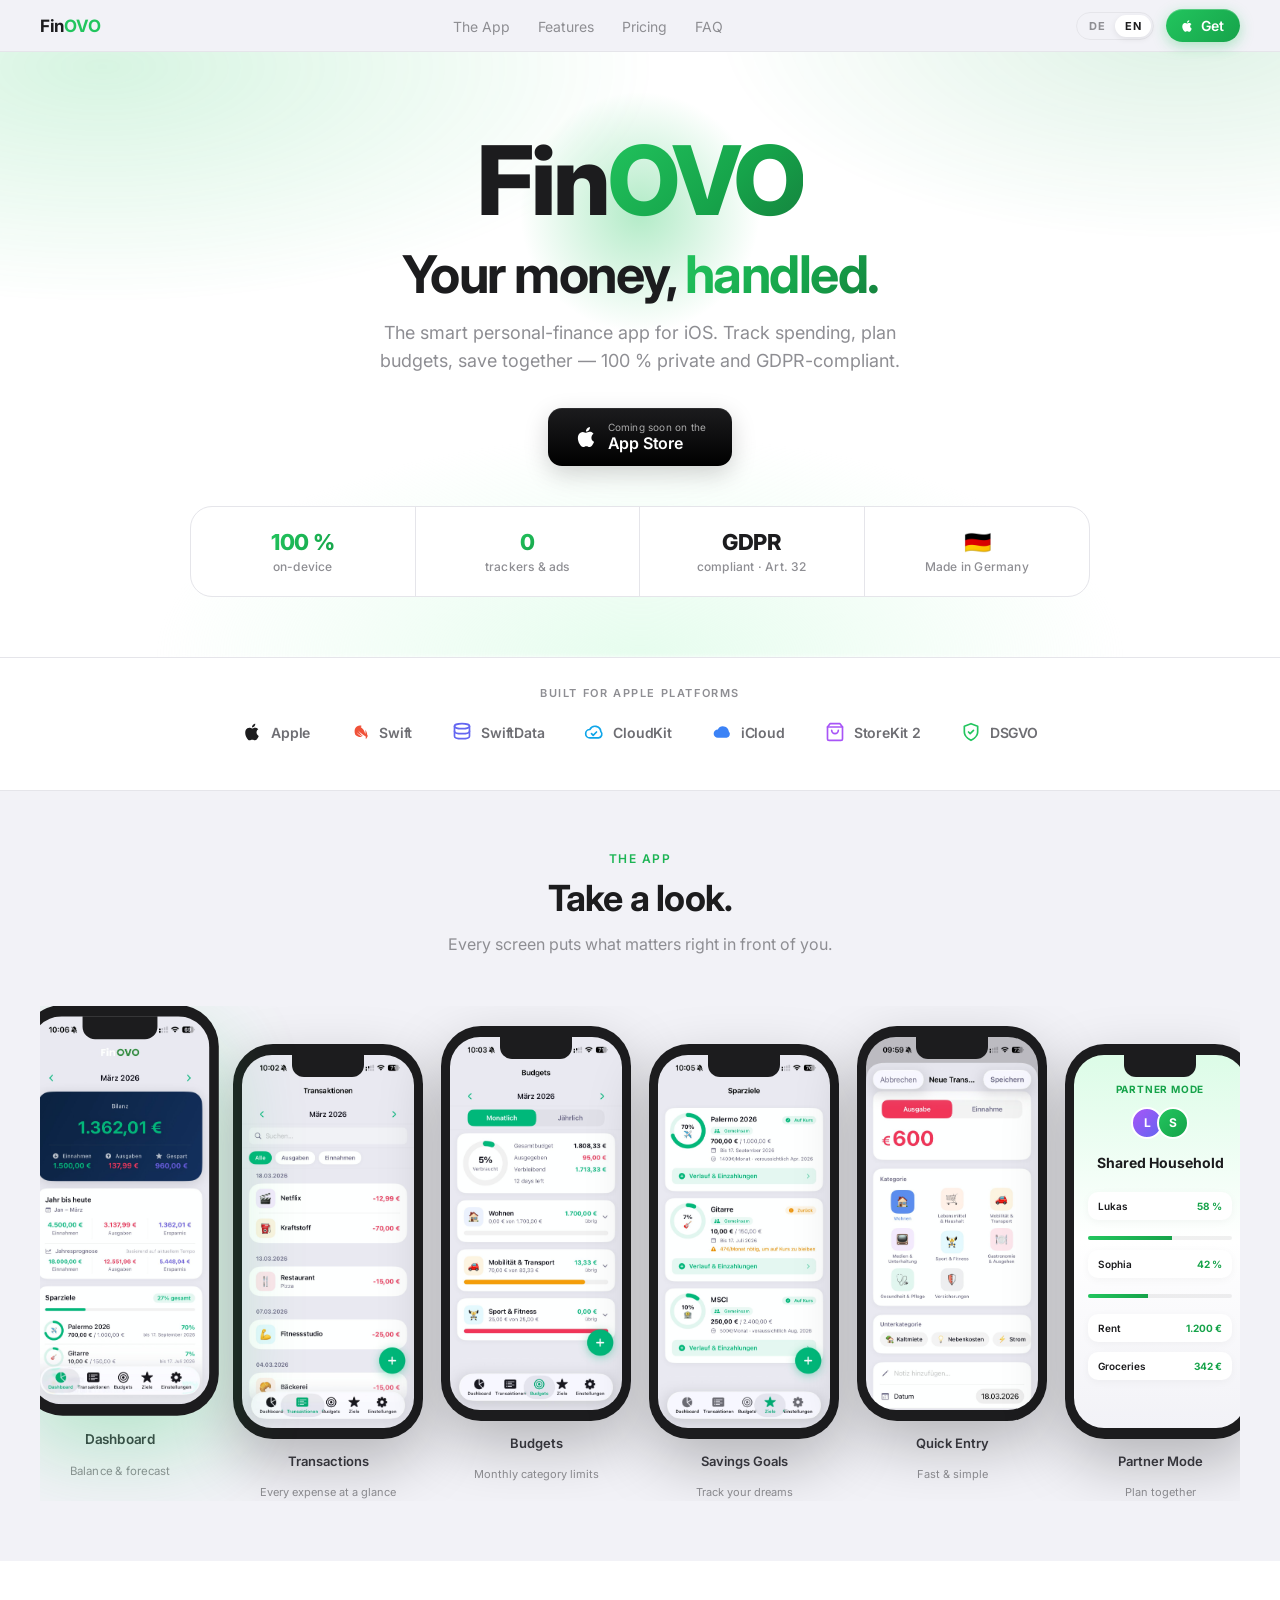
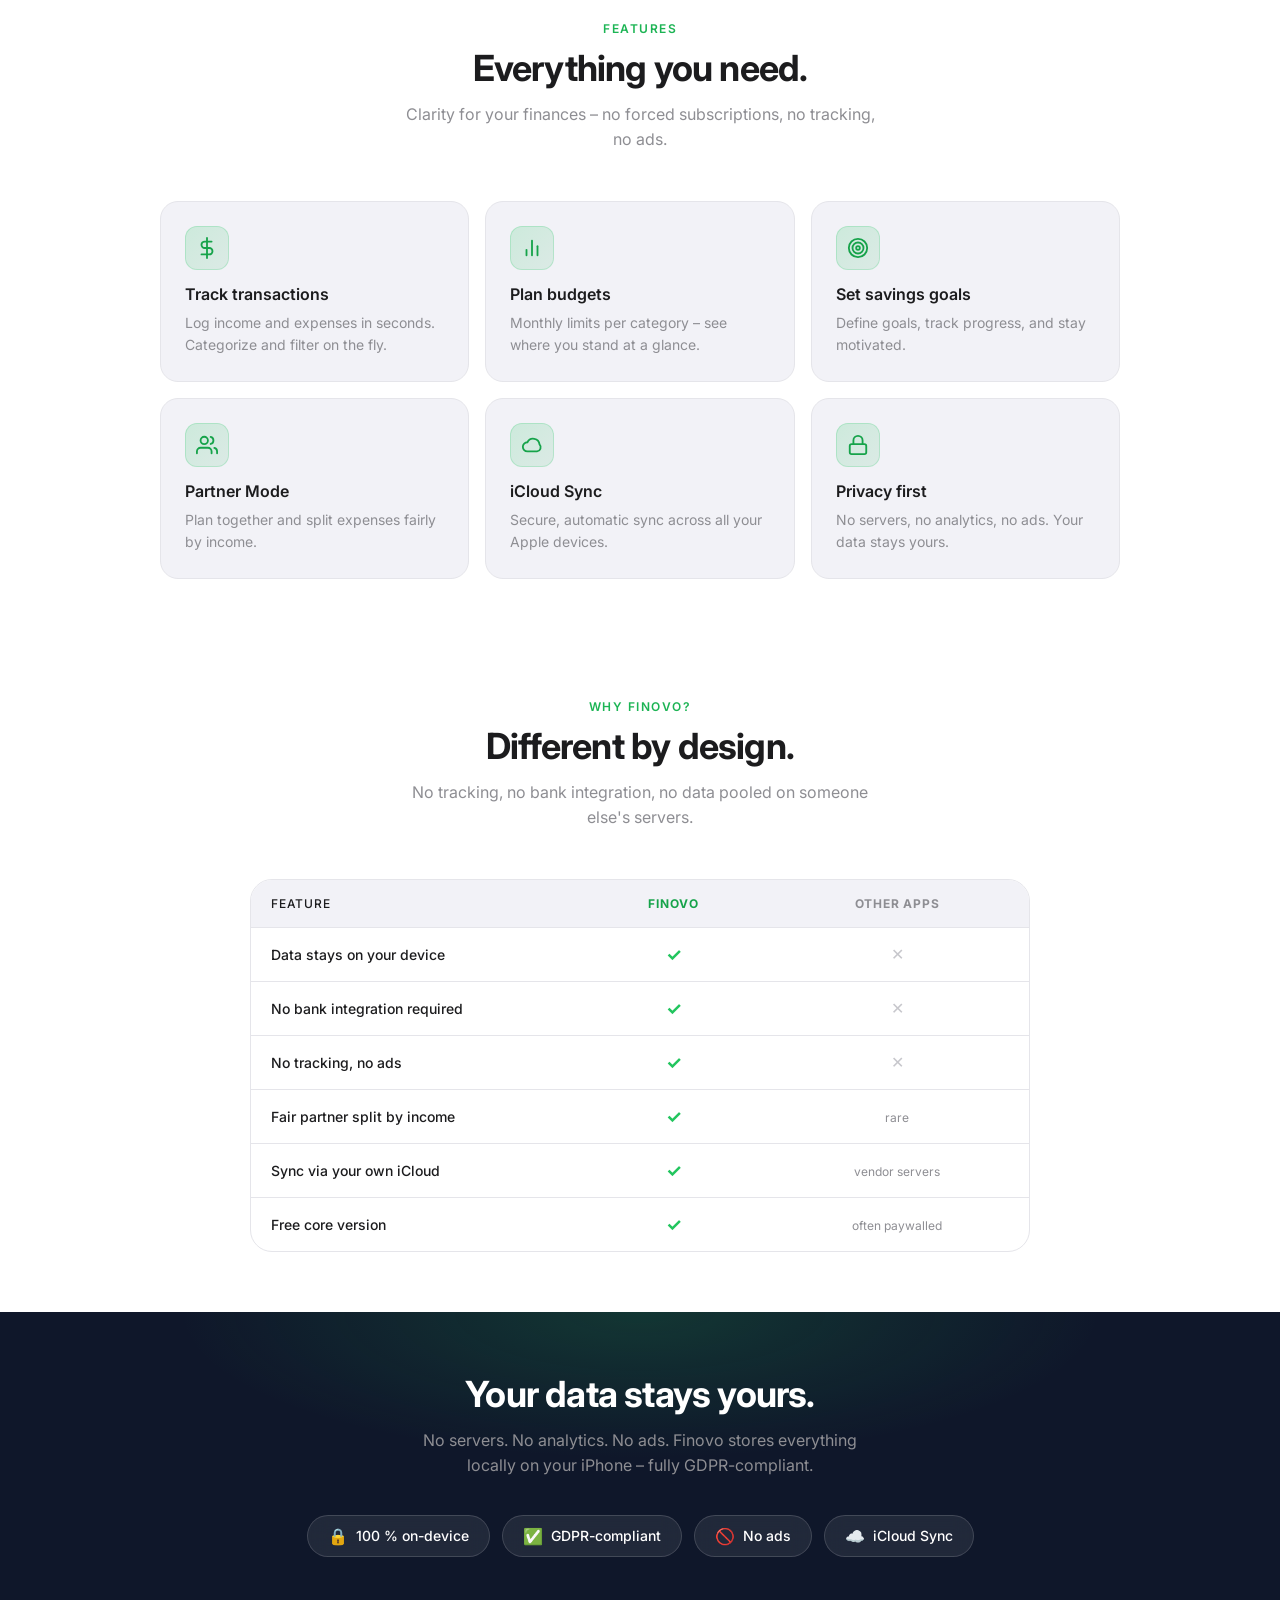
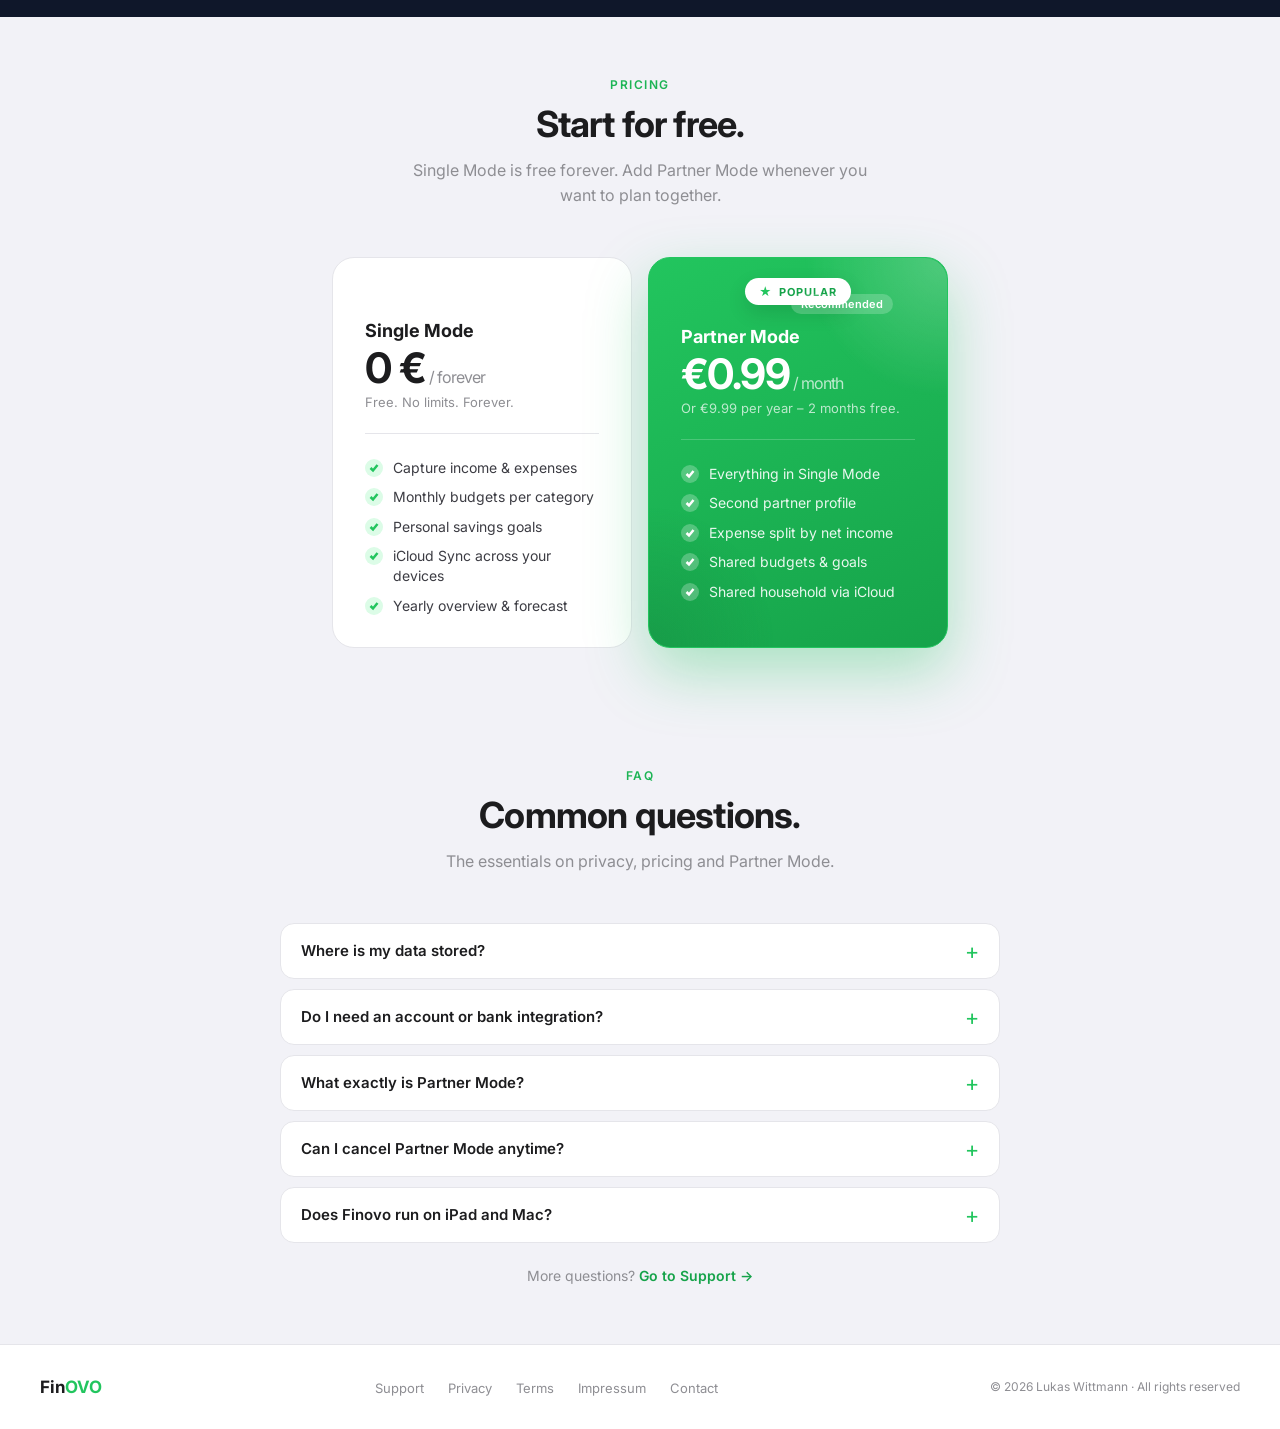
==== commit 15fc46db: "EN hero: 'Finances in check' -> 'Your money, handled'" ====
--- a/apps/finovo/index.html
+++ b/apps/finovo/index.html
@@ -1254,7 +1254,7 @@
   <div class="hero-wordmark" aria-label="Finovo">Fin<span>OVO</span></div>
   <h1>
     <span class="i18n-de">Finanzen im <span class="green">Griff.</span></span>
-    <span class="i18n-en">Finances <span class="green">in check.</span></span>
+    <span class="i18n-en">Your money, <span class="green">handled.</span></span>
   </h1>
   <p class="hero-sub">
     <span class="i18n-de">Die smarte Haushalts-App für iOS. Ausgaben tracken, Budgets planen, gemeinsam sparen – 100 % privat und DSGVO-konform.</span>
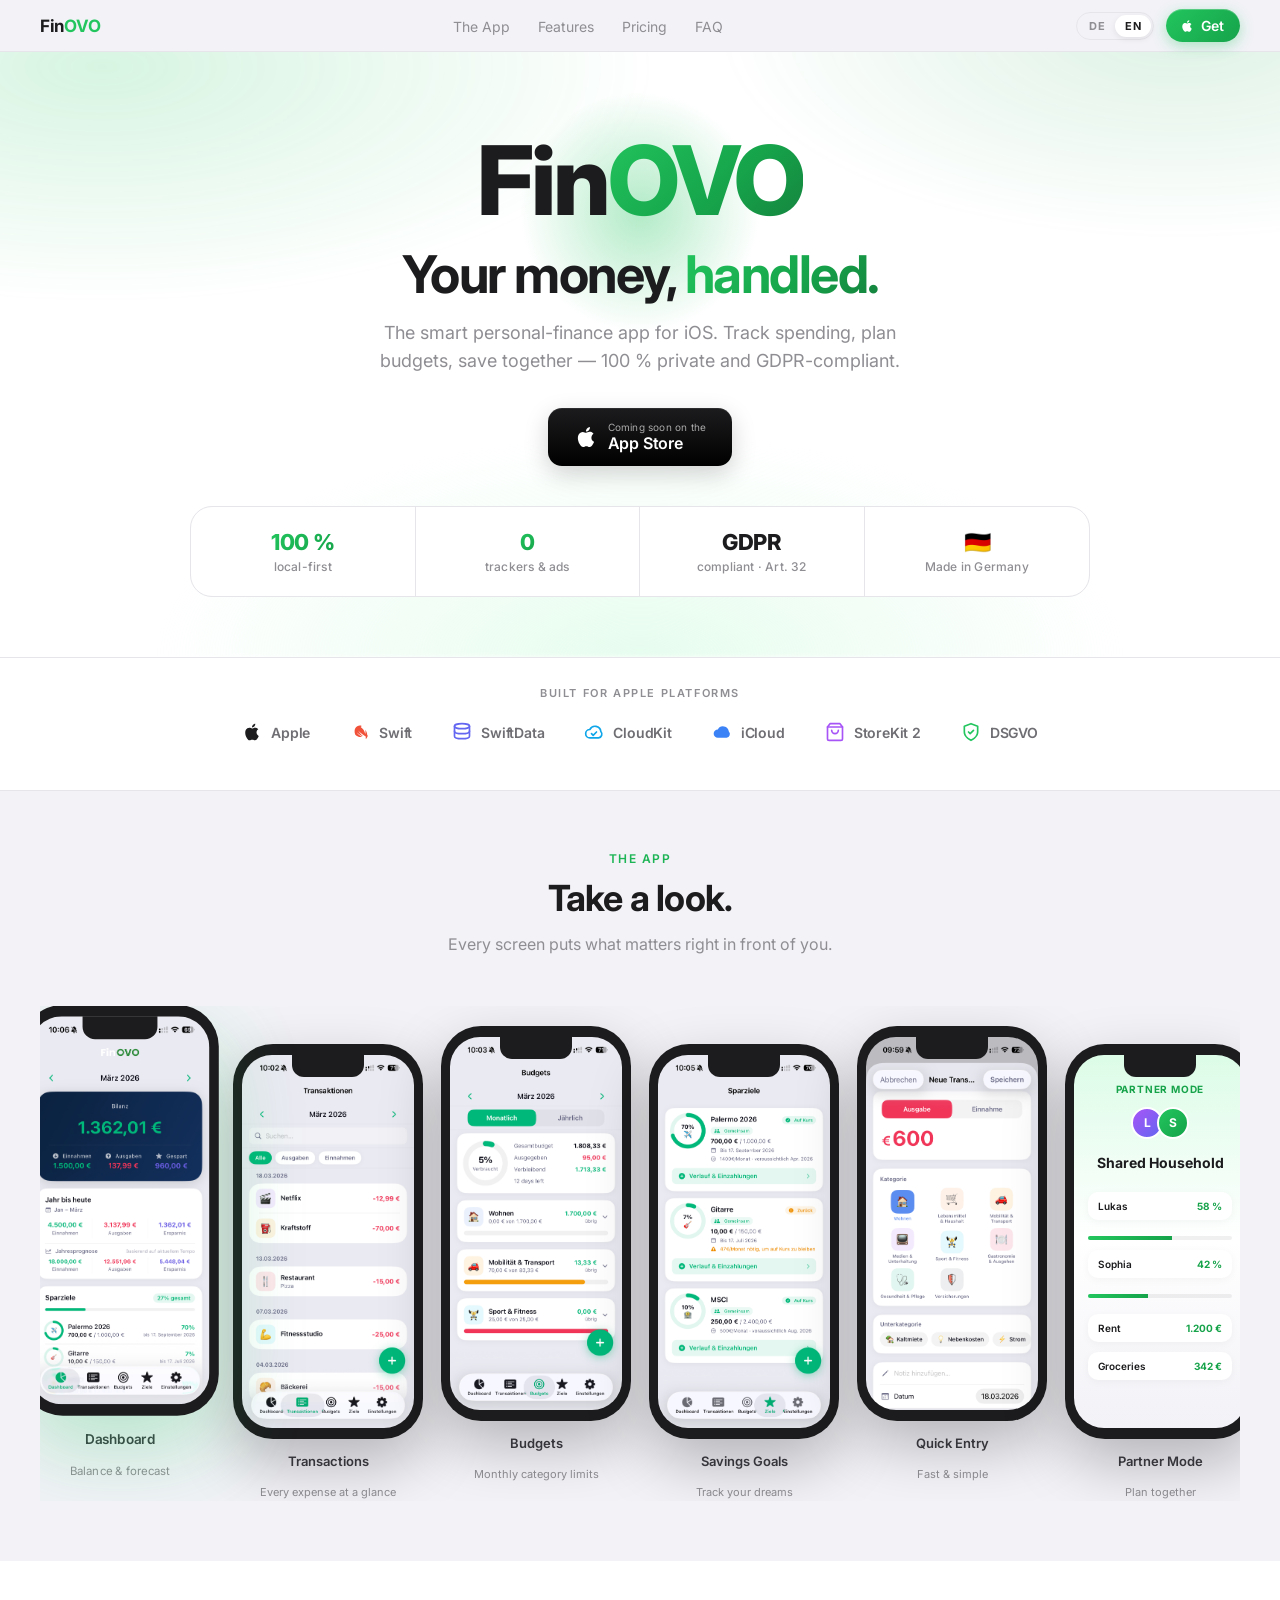
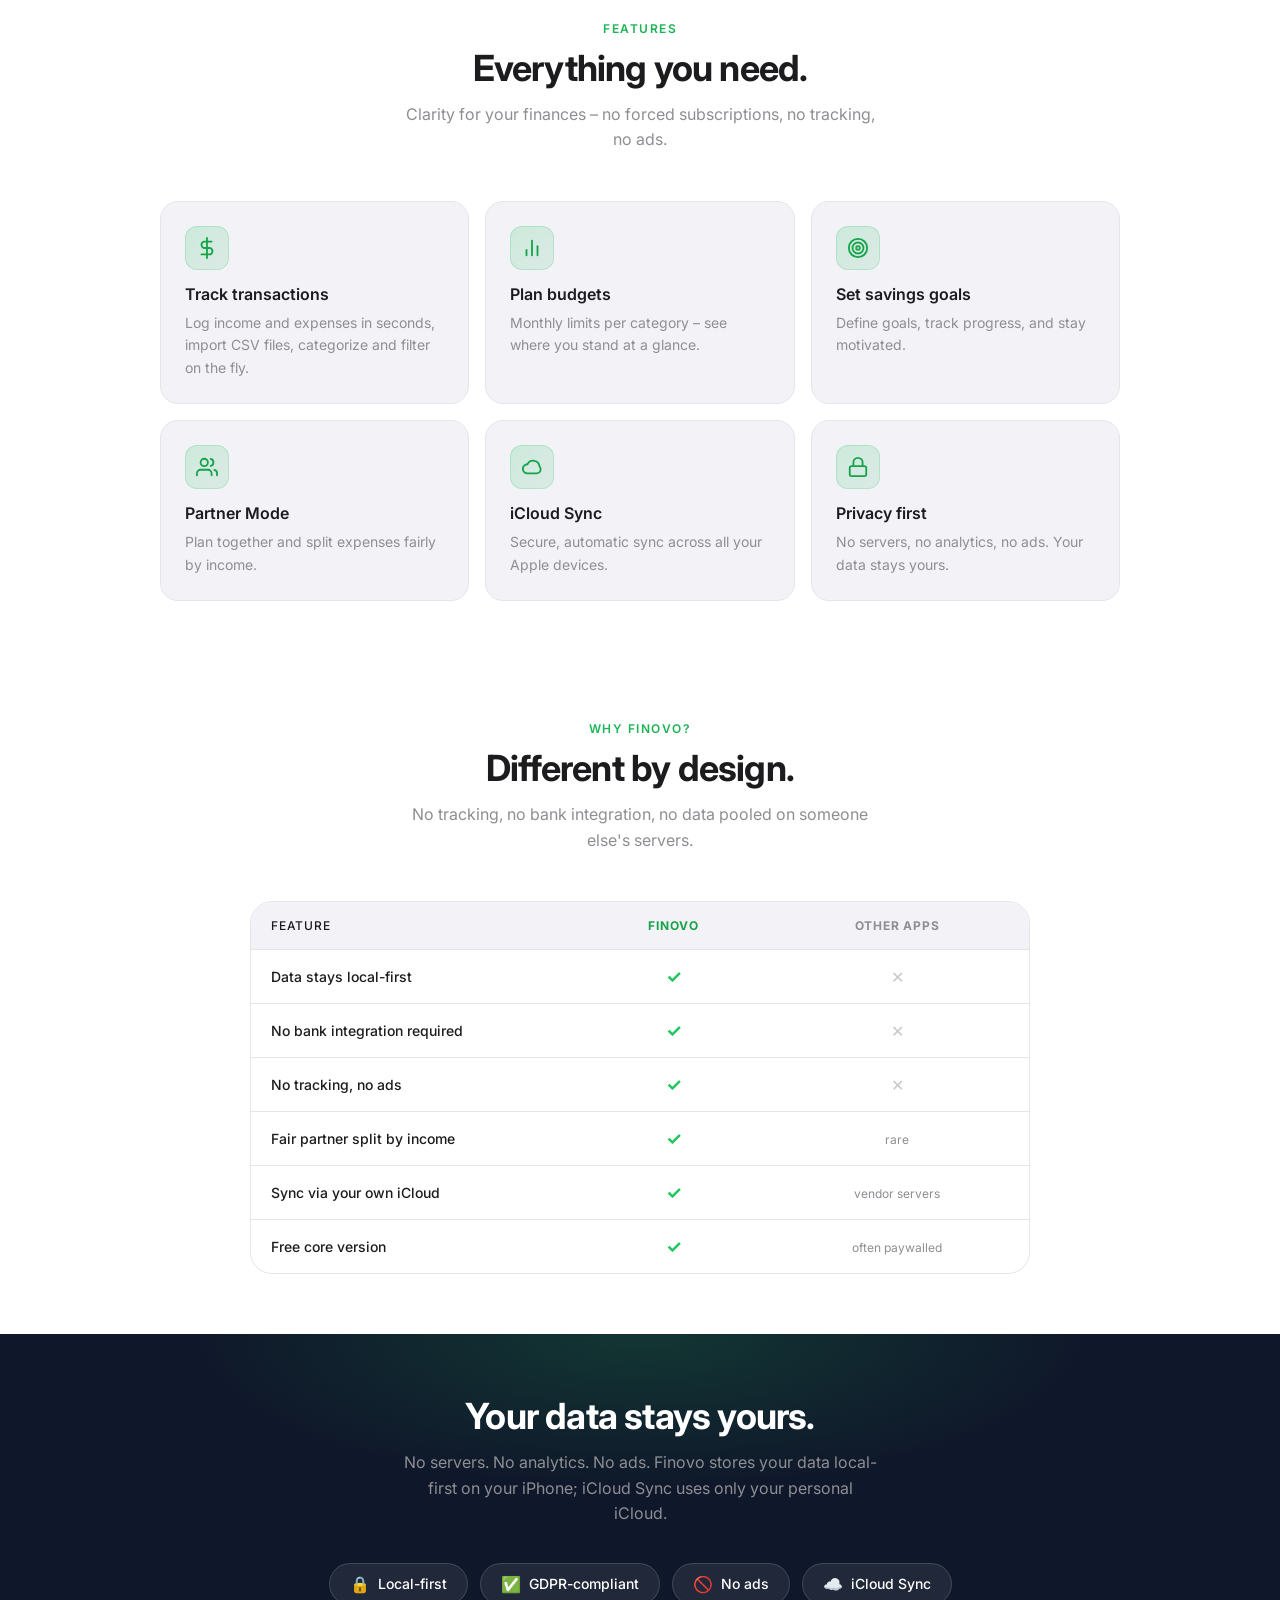
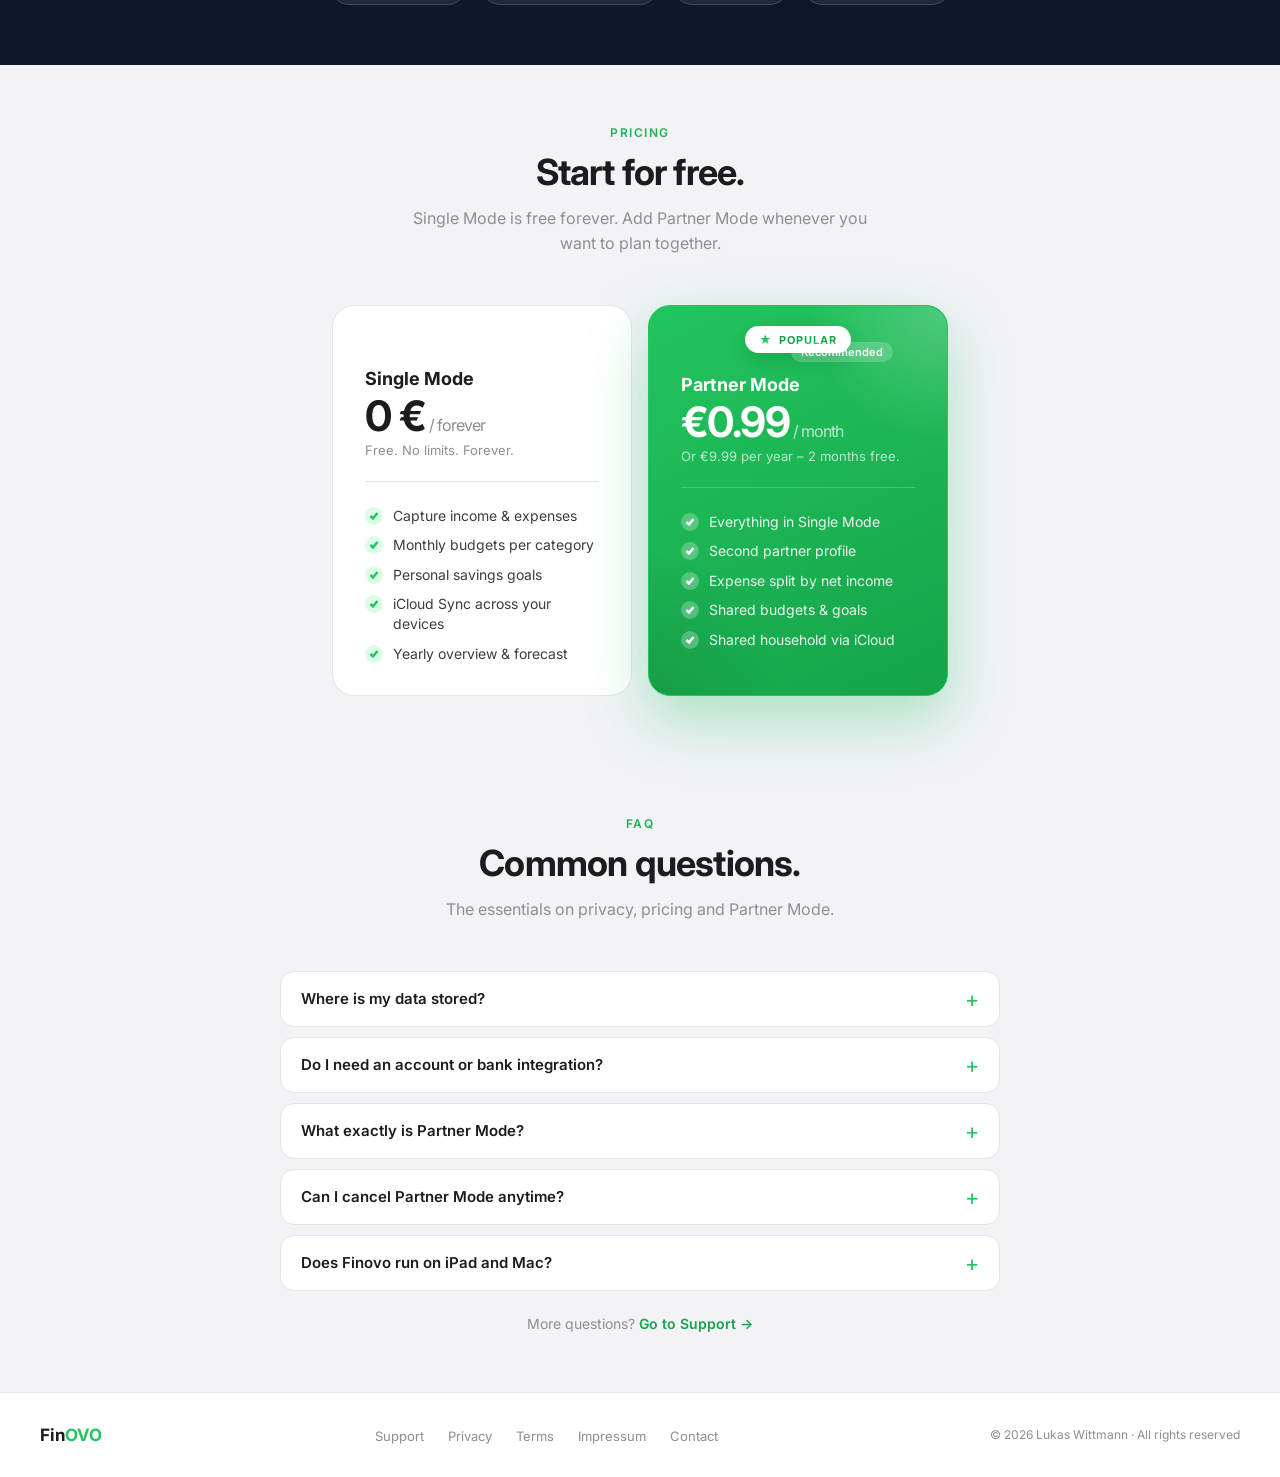
==== commit 1639ebcc: "Update Finovo marketing page and screenshots" ====
--- a/apps/finovo/index.html
+++ b/apps/finovo/index.html
@@ -14,7 +14,7 @@
 <!-- Open Graph -->
 <meta property="og:type" content="website">
 <meta property="og:title" content="Finovo – Haushaltsbudget leicht gemacht">
-<meta property="og:description" content="Die smarte iOS-App für Haushalt, Budget und gemeinsame Finanzen. 100 % lokal, DSGVO-konform, made in Germany.">
+<meta property="og:description" content="Die smarte iOS-App für Haushalt, Budget und gemeinsame Finanzen. Lokal zuerst, DSGVO-konform, made in Germany.">
 <meta property="og:url" content="https://lukeapp.de/apps/finovo/">
 <meta property="og:site_name" content="Finovo">
 <meta property="og:image" content="https://lukeapp.de/apps/finovo/assets/appicon.png">
@@ -23,7 +23,7 @@
 <!-- Twitter -->
 <meta name="twitter:card" content="summary_large_image">
 <meta name="twitter:title" content="Finovo – Haushaltsbudget leicht gemacht">
-<meta name="twitter:description" content="Die smarte iOS-App für Haushalt, Budget und gemeinsame Finanzen. 100 % lokal, DSGVO-konform.">
+<meta name="twitter:description" content="Die smarte iOS-App für Haushalt, Budget und gemeinsame Finanzen. Lokal zuerst, DSGVO-konform.">
 <meta name="twitter:image" content="https://lukeapp.de/apps/finovo/assets/appicon.png">
 
 <!-- JSON-LD: SoftwareApplication -->
@@ -1274,7 +1274,7 @@
   <div class="stats-strip">
     <div class="stat">
       <div class="stat-value"><span class="green" data-count="100" data-suffix=" %">0 %</span></div>
-      <div class="stat-label"><span class="i18n-de">lokal gespeichert</span><span class="i18n-en">on-device</span></div>
+      <div class="stat-label"><span class="i18n-de">lokal zuerst</span><span class="i18n-en">local-first</span></div>
     </div>
     <div class="stat">
       <div class="stat-value"><span class="green" data-count="0">0</span></div>
@@ -1458,7 +1458,7 @@
         <svg width="22" height="22" viewBox="0 0 24 24" fill="none" stroke="#16A34A" stroke-width="2" stroke-linecap="round" stroke-linejoin="round"><line x1="12" y1="1" x2="12" y2="23"/><path d="M17 5H9.5a3.5 3.5 0 000 7h5a3.5 3.5 0 010 7H6"/></svg>
       </div>
       <h3><span class="i18n-de">Transaktionen tracken</span><span class="i18n-en">Track transactions</span></h3>
-      <p><span class="i18n-de">Ausgaben & Einnahmen schnell erfassen, kategorisieren und filtern.</span><span class="i18n-en">Log income and expenses in seconds. Categorize and filter on the fly.</span></p>
+      <p><span class="i18n-de">Ausgaben & Einnahmen schnell erfassen, per CSV importieren, kategorisieren und filtern.</span><span class="i18n-en">Log income and expenses in seconds, import CSV files, categorize and filter on the fly.</span></p>
     </div>
     <div class="feature-card reveal">
       <div class="feature-icon">
@@ -1512,7 +1512,7 @@
       <div class="col-them"><span class="i18n-de">Andere Apps</span><span class="i18n-en">Other apps</span></div>
     </div>
     <div class="compare-row">
-      <div class="col-feat"><span class="i18n-de">Daten bleiben auf deinem Gerät</span><span class="i18n-en">Data stays on your device</span></div>
+      <div class="col-feat"><span class="i18n-de">Daten bleiben lokal zuerst</span><span class="i18n-en">Data stays local-first</span></div>
       <div class="col-us"><span class="compare-check">✓</span></div>
       <div class="col-them"><span class="compare-cross">✕</span></div>
     </div>
@@ -1547,9 +1547,9 @@
 <!-- PRIVACY -->
 <div class="privacy-section">
   <h2 class="reveal"><span class="i18n-de">Deine Daten gehören dir.</span><span class="i18n-en">Your data stays yours.</span></h2>
-  <p class="reveal"><span class="i18n-de">Kein Server. Keine Analyse. Keine Werbung. Finovo speichert alles lokal auf deinem iPhone – vollständig DSGVO-konform.</span><span class="i18n-en">No servers. No analytics. No ads. Finovo stores everything locally on your iPhone – fully GDPR-compliant.</span></p>
+  <p class="reveal"><span class="i18n-de">Kein Server. Keine Analyse. Keine Werbung. Finovo speichert deine Daten lokal zuerst auf deinem iPhone; iCloud Sync nutzt nur deine persönliche iCloud.</span><span class="i18n-en">No servers. No analytics. No ads. Finovo stores your data local-first on your iPhone; iCloud Sync uses only your personal iCloud.</span></p>
   <div class="privacy-pills reveal">
-    <div class="privacy-pill"><span class="pill-icon">🔒</span> <span class="i18n-de">100 % lokal gespeichert</span><span class="i18n-en">100 % on-device</span></div>
+    <div class="privacy-pill"><span class="pill-icon">🔒</span> <span class="i18n-de">Lokal zuerst</span><span class="i18n-en">Local-first</span></div>
     <div class="privacy-pill"><span class="pill-icon">✅</span> <span class="i18n-de">DSGVO-konform</span><span class="i18n-en">GDPR-compliant</span></div>
     <div class="privacy-pill"><span class="pill-icon">🚫</span> <span class="i18n-de">Keine Werbung</span><span class="i18n-en">No ads</span></div>
     <div class="privacy-pill"><span class="pill-icon">☁️</span> iCloud Sync</div>
@@ -1610,7 +1610,7 @@
     </details>
     <details class="faq-item">
       <summary><span class="i18n-de">Brauche ich ein Konto oder eine Bank-Anbindung?</span><span class="i18n-en">Do I need an account or bank integration?</span></summary>
-      <div class="faq-body"><span class="i18n-de">Nein. Finovo funktioniert komplett ohne Registrierung und ohne Zugriff auf dein Bankkonto. Du erfasst Ausgaben manuell – das ist bewusst so, aus Datenschutzgründen.</span><span class="i18n-en">No. Finovo works without registration and without access to your bank account. You enter expenses manually – that is intentional, for privacy.</span></div>
+      <div class="faq-body"><span class="i18n-de">Nein. Finovo funktioniert komplett ohne Registrierung und ohne Zugriff auf dein Bankkonto. Du erfasst Ausgaben manuell oder importierst CSV-Dateien aus deinem Banking – bewusst ohne direkte Bank-Anbindung.</span><span class="i18n-en">No. Finovo works without registration and without access to your bank account. You enter expenses manually or import CSV files from your banking app — intentionally without direct bank integration.</span></div>
     </details>
     <details class="faq-item">
       <summary><span class="i18n-de">Was ist Partner Mode genau?</span><span class="i18n-en">What exactly is Partner Mode?</span></summary>
@@ -1655,9 +1655,11 @@
     // ── Language toggle ─────────────────────────────────────
     var html = document.documentElement;
     var stored = null;
-    try { stored = localStorage.getItem('finovo_lang'); } catch(e) {}
+    try { stored = localStorage.getItem('finovoLang'); } catch(e) {}
+    var hash = (location.hash || '').replace('#','');
     var browser = (navigator.language || 'de').toLowerCase().slice(0,2);
-    var initial = stored || (browser === 'en' ? 'en' : 'de');
+    var initial = (hash === 'en' || hash === 'de') ? hash
+                : stored || (browser === 'en' ? 'en' : 'de');
     setLang(initial);
 
     document.querySelectorAll('.lang-toggle button').forEach(function(b) {
@@ -1668,9 +1670,25 @@
 
     function setLang(lang) {
       html.setAttribute('lang', lang);
-      try { localStorage.setItem('finovo_lang', lang); } catch(e) {}
+      try { localStorage.setItem('finovoLang', lang); } catch(e) {}
       document.querySelectorAll('.lang-toggle button').forEach(function(b) {
         b.classList.toggle('active', b.getAttribute('data-lang') === lang);
+      });
+      // Propagate language to internal subpage links via hash
+      var base = location.origin + '/apps/finovo/';
+      document.querySelectorAll('a[href]').forEach(function(a) {
+        var href = a.getAttribute('href');
+        if (!href) return;
+        // Only touch links going to our subpages
+        var m = href.match(/(?:lukeapp\.de)?\/apps\/finovo\/(privacy|terms|support|impressum)\/?$/);
+        if (!m) {
+          // Also handle relative forms like "privacy/" (unlikely here) or full URLs
+          var m2 = href.match(/^https?:\/\/lukeapp\.de\/apps\/finovo\/(privacy|terms|support|impressum)\/?(?:#.*)?$/);
+          if (!m2) return;
+          a.setAttribute('href', 'https://lukeapp.de/apps/finovo/' + m2[1] + '/#' + lang);
+          return;
+        }
+        a.setAttribute('href', href.replace(/#.*$/, '').replace(/\/?$/, '/') + '#' + lang);
       });
     }
 
@@ -1732,4 +1750,4 @@
 </script>
 
 </body>
-</html>+</html>
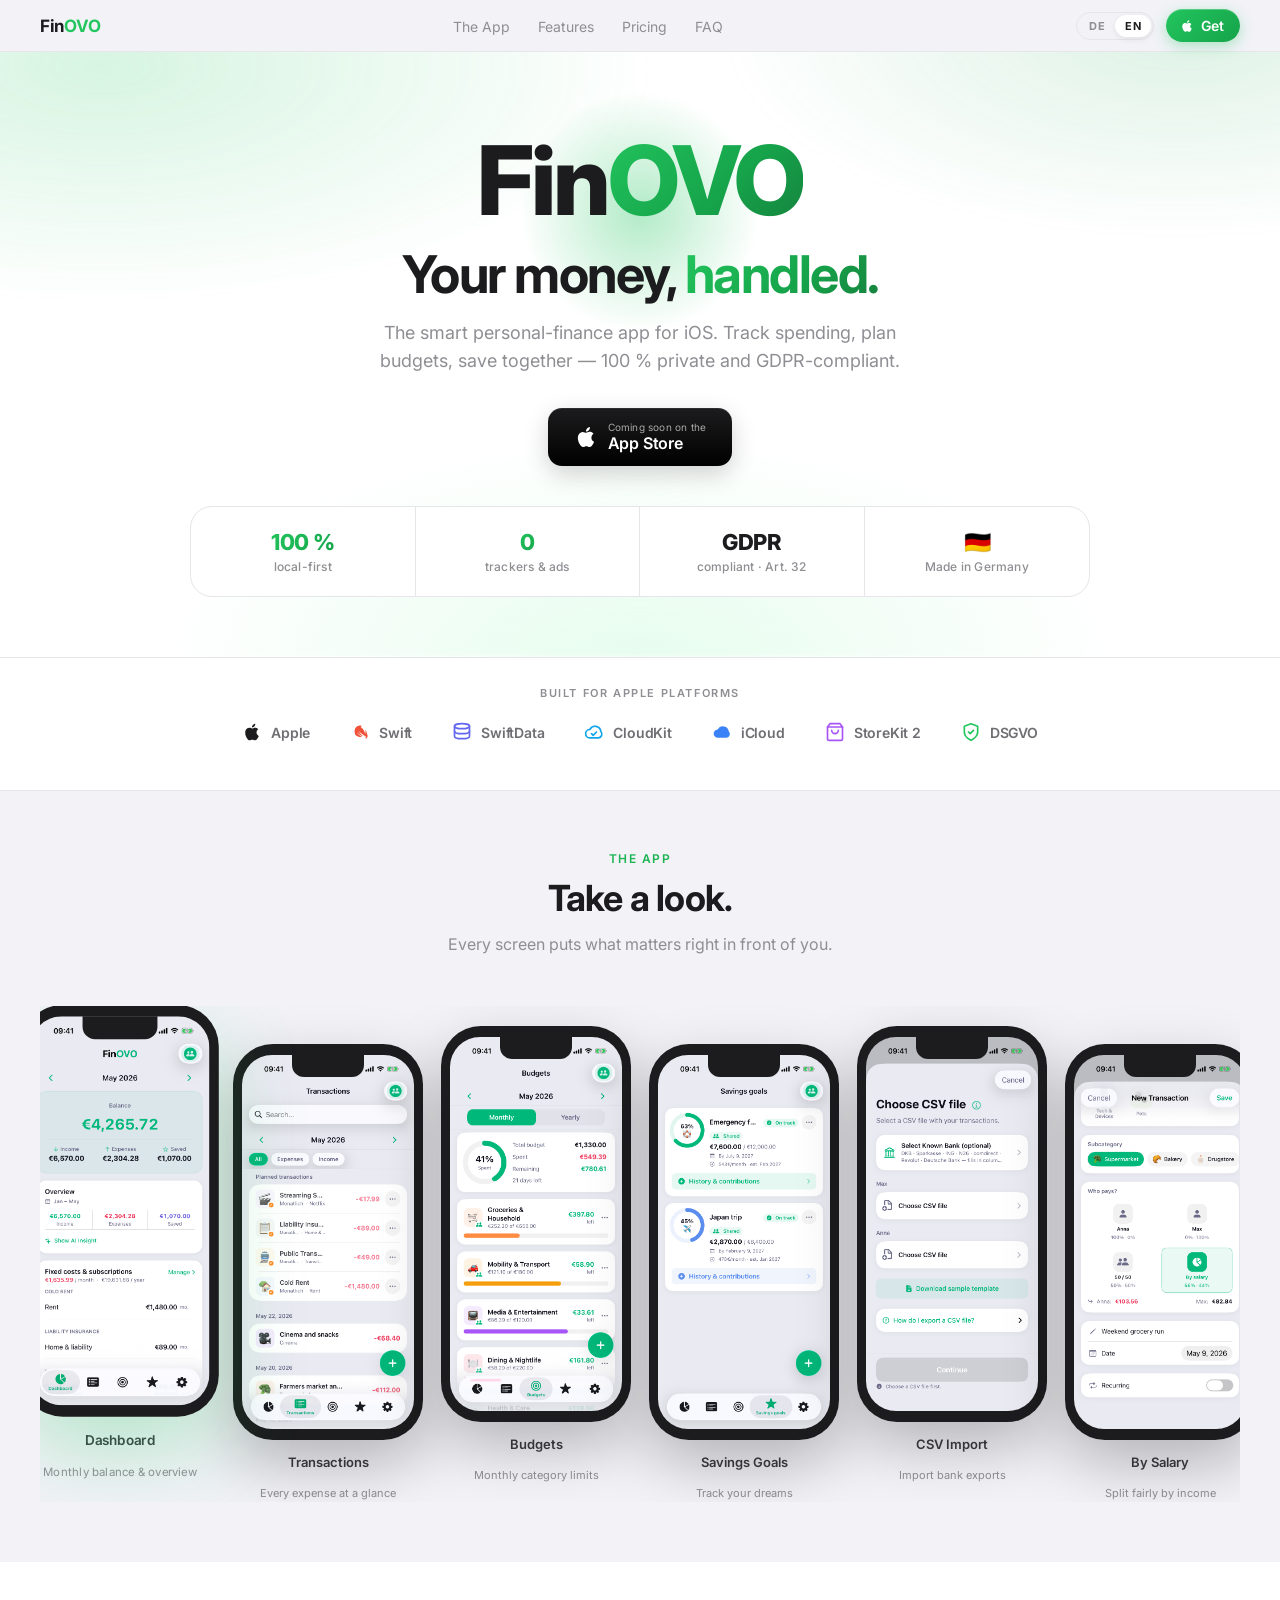
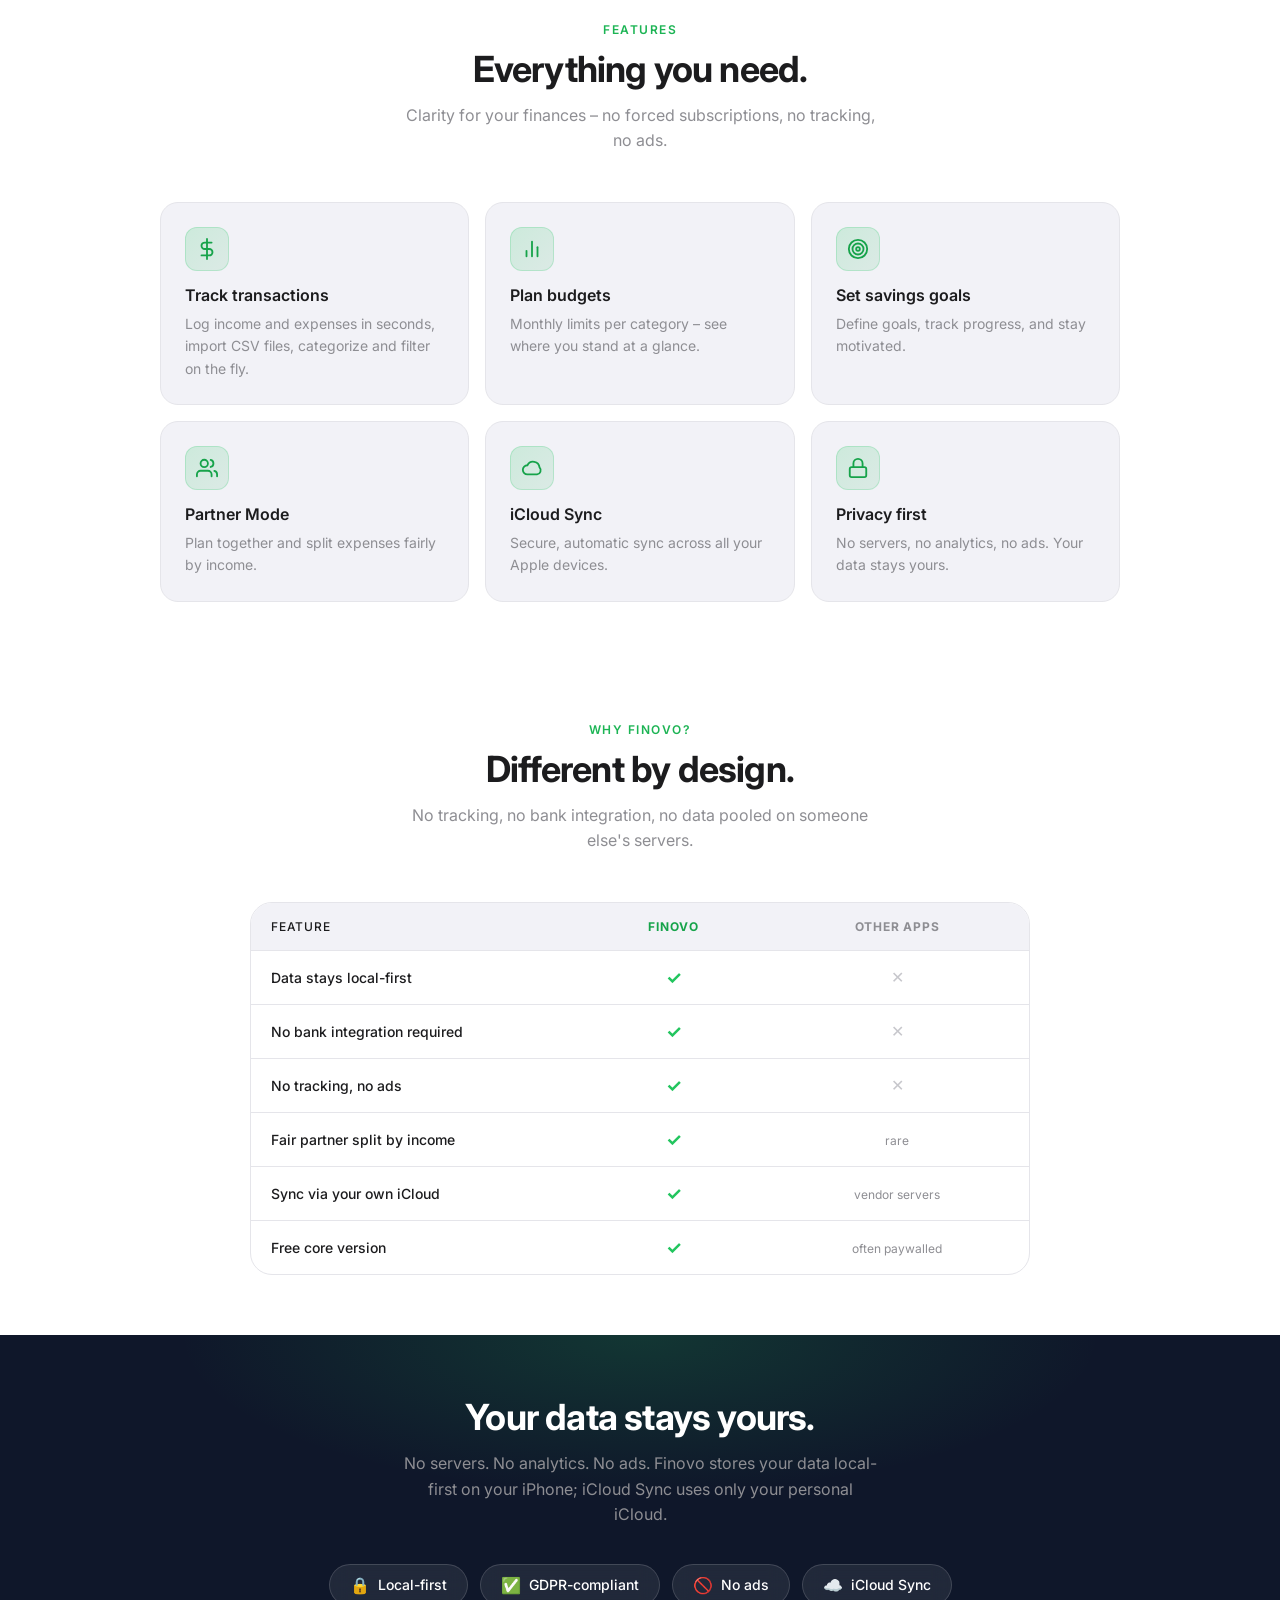
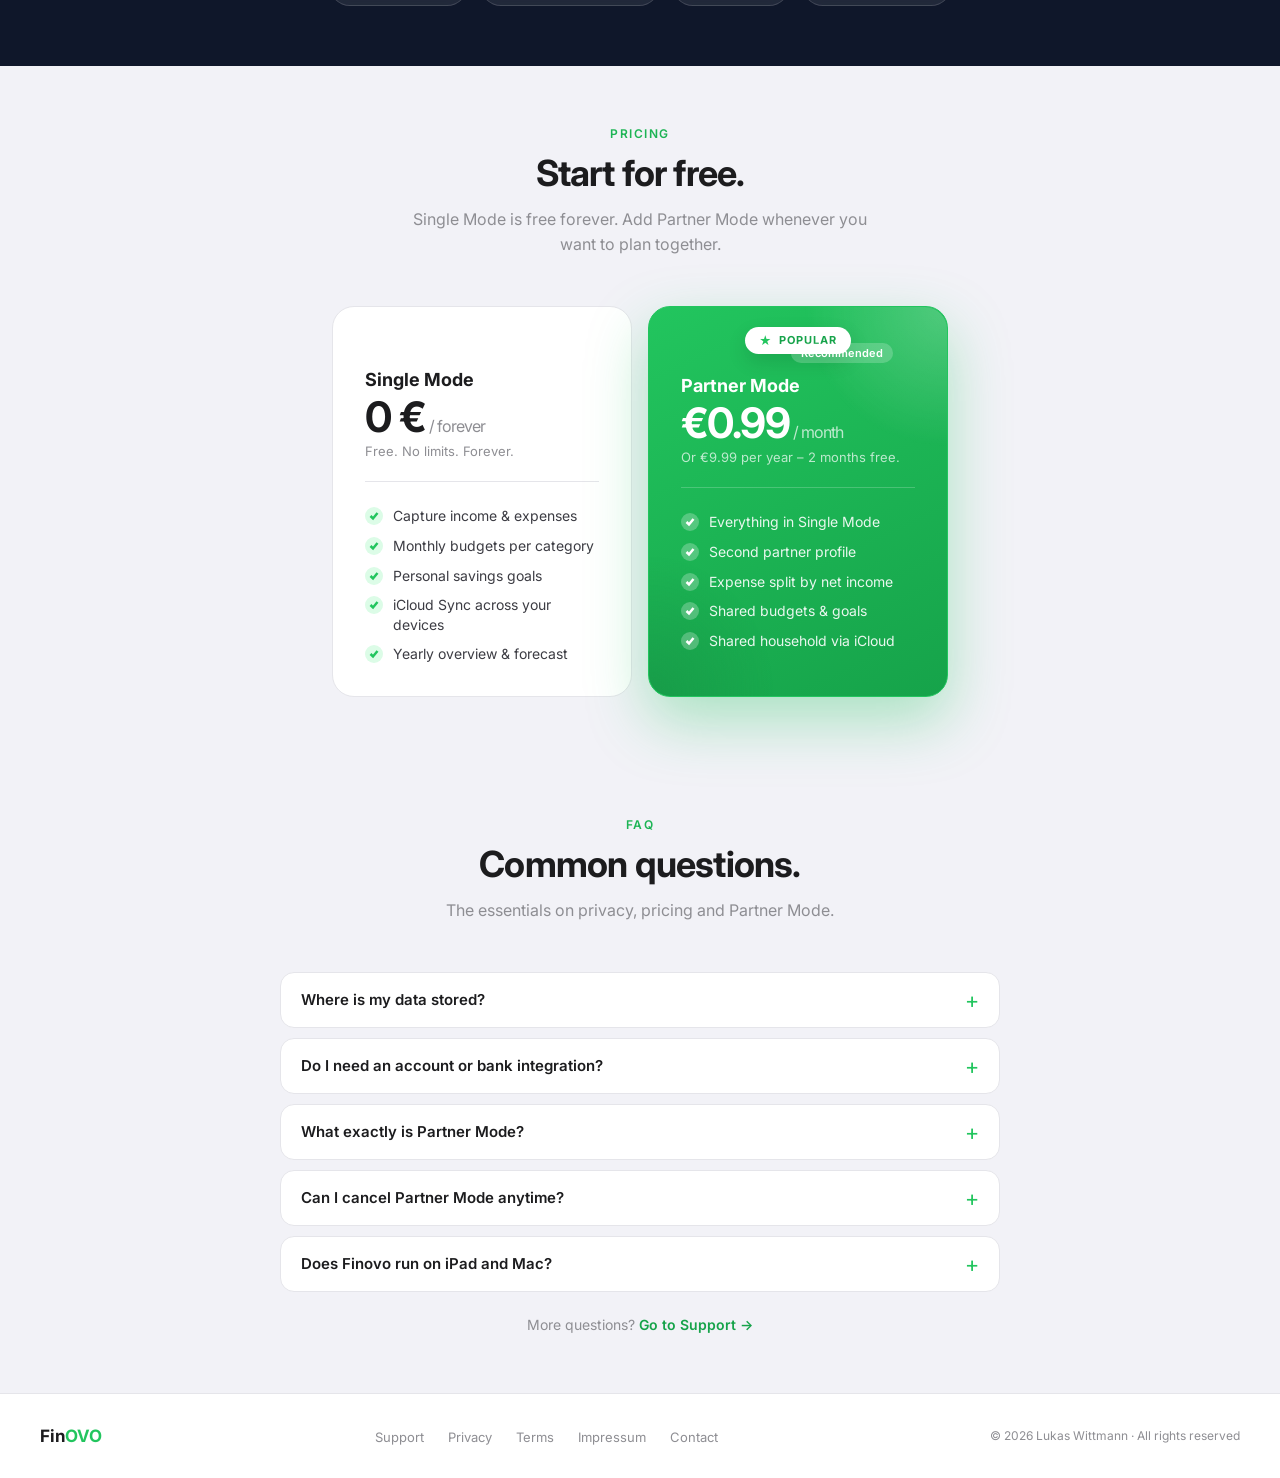
==== commit 0944eae8: "Update Finovo marketing screenshots" ====
--- a/apps/finovo/index.html
+++ b/apps/finovo/index.html
@@ -315,6 +315,10 @@
     width: 100%;
     display: block;
   }
+
+  .phone-screen img.shot-en { display: none; }
+  html[lang="en"] .phone-screen img.shot-de { display: none; }
+  html[lang="en"] .phone-screen img.shot-en { display: block; }
 
   .phone-label {
     font-size: 13px;
@@ -1361,11 +1365,12 @@
       <div class="phone-frame">
         <div class="phone-notch"></div>
         <div class="phone-screen">
-          <img src="assets/screens/dashboard.png" loading="lazy" decoding="async" alt="Dashboard">
+          <img class="shot-de" src="assets/screens/de/dashboard.png" loading="lazy" decoding="async" alt="Finovo Dashboard">
+          <img class="shot-en" src="assets/screens/en/dashboard.png" loading="lazy" decoding="async" alt="Finovo dashboard">
         </div>
       </div>
       <div class="phone-label">Dashboard</div>
-      <div class="phone-label-sub"><span class="i18n-de">Bilanz & Jahresprognose</span><span class="i18n-en">Balance & forecast</span></div>
+      <div class="phone-label-sub"><span class="i18n-de">Monatsbilanz & Überblick</span><span class="i18n-en">Monthly balance & overview</span></div>
     </div>
 
     <!-- Transactions -->
@@ -1373,7 +1378,8 @@
       <div class="phone-frame">
         <div class="phone-notch"></div>
         <div class="phone-screen">
-          <img src="assets/screens/transactions.png" loading="lazy" decoding="async" alt="Transaktionen">
+          <img class="shot-de" src="assets/screens/de/transactions.png" loading="lazy" decoding="async" alt="Finovo Transaktionen">
+          <img class="shot-en" src="assets/screens/en/transactions.png" loading="lazy" decoding="async" alt="Finovo transactions">
         </div>
       </div>
       <div class="phone-label"><span class="i18n-de">Transaktionen</span><span class="i18n-en">Transactions</span></div>
@@ -1385,7 +1391,8 @@
       <div class="phone-frame">
         <div class="phone-notch"></div>
         <div class="phone-screen">
-          <img src="assets/screens/budgets.png" loading="lazy" decoding="async" alt="Budgets">
+          <img class="shot-de" src="assets/screens/de/budgets.png" loading="lazy" decoding="async" alt="Finovo Budgets">
+          <img class="shot-en" src="assets/screens/en/budgets.png" loading="lazy" decoding="async" alt="Finovo budgets">
         </div>
       </div>
       <div class="phone-label">Budgets</div>
@@ -1397,48 +1404,38 @@
       <div class="phone-frame">
         <div class="phone-notch"></div>
         <div class="phone-screen">
-          <img src="assets/screens/sparziele.png" loading="lazy" decoding="async" alt="Sparziele">
+          <img class="shot-de" src="assets/screens/de/goals.png" loading="lazy" decoding="async" alt="Finovo Sparziele">
+          <img class="shot-en" src="assets/screens/en/goals.png" loading="lazy" decoding="async" alt="Finovo savings goals">
         </div>
       </div>
       <div class="phone-label"><span class="i18n-de">Sparziele</span><span class="i18n-en">Savings Goals</span></div>
       <div class="phone-label-sub"><span class="i18n-de">Träume verfolgen</span><span class="i18n-en">Track your dreams</span></div>
     </div>
 
-    <!-- New Transaction -->
+    <!-- CSV Import -->
     <div class="phone-item">
       <div class="phone-frame">
         <div class="phone-notch"></div>
         <div class="phone-screen">
-          <img src="assets/screens/erfassen.png" loading="lazy" decoding="async" alt="Neue Transaktion">
+          <img class="shot-de" src="assets/screens/de/csv-import.png" loading="lazy" decoding="async" alt="Finovo CSV Import">
+          <img class="shot-en" src="assets/screens/en/csv-import.png" loading="lazy" decoding="async" alt="Finovo CSV import">
         </div>
       </div>
-      <div class="phone-label"><span class="i18n-de">Erfassen</span><span class="i18n-en">Quick Entry</span></div>
-      <div class="phone-label-sub"><span class="i18n-de">Schnell & einfach</span><span class="i18n-en">Fast & simple</span></div>
-    </div>
-
-    <!-- Partner Mode Mock -->
+      <div class="phone-label">CSV Import</div>
+      <div class="phone-label-sub"><span class="i18n-de">Bankumsätze übernehmen</span><span class="i18n-en">Import bank exports</span></div>
+    </div>
+
+    <!-- Salary Split -->
     <div class="phone-item">
       <div class="phone-frame">
         <div class="phone-notch"></div>
         <div class="phone-screen">
-          <div class="partner-mock">
-            <div class="pm-head"><span class="i18n-de">Partner Mode</span><span class="i18n-en">Partner Mode</span></div>
-            <div class="pm-avatars">
-              <div class="pm-avatar">L</div>
-              <div class="pm-avatar">S</div>
-            </div>
-            <div class="pm-title"><span class="i18n-de">Gemeinsamer Haushalt</span><span class="i18n-en">Shared Household</span></div>
-            <div class="pm-bar"><span class="pm-name">Lukas</span><span class="pm-amt">58 %</span></div>
-            <div class="pm-progress"><span style="width:58%"></span></div>
-            <div class="pm-bar"><span class="pm-name">Sophia</span><span class="pm-amt">42 %</span></div>
-            <div class="pm-progress"><span style="width:42%"></span></div>
-            <div class="pm-bar" style="margin-top:6px;"><span class="pm-name"><span class="i18n-de">Miete</span><span class="i18n-en">Rent</span></span><span class="pm-amt">1.200 €</span></div>
-            <div class="pm-bar"><span class="pm-name"><span class="i18n-de">Einkauf</span><span class="i18n-en">Groceries</span></span><span class="pm-amt">342 €</span></div>
-          </div>
+          <img class="shot-de" src="assets/screens/de/salary-split.png" loading="lazy" decoding="async" alt="Finovo Transaktion nach Gehalt aufteilen">
+          <img class="shot-en" src="assets/screens/en/salary-split.png" loading="lazy" decoding="async" alt="Finovo salary-based split transaction">
         </div>
       </div>
-      <div class="phone-label">Partner Mode</div>
-      <div class="phone-label-sub"><span class="i18n-de">Gemeinsam planen</span><span class="i18n-en">Plan together</span></div>
+      <div class="phone-label"><span class="i18n-de">Nach Gehalt</span><span class="i18n-en">By Salary</span></div>
+      <div class="phone-label-sub"><span class="i18n-de">Fair automatisch aufteilen</span><span class="i18n-en">Split fairly by income</span></div>
     </div>
 
   </div>
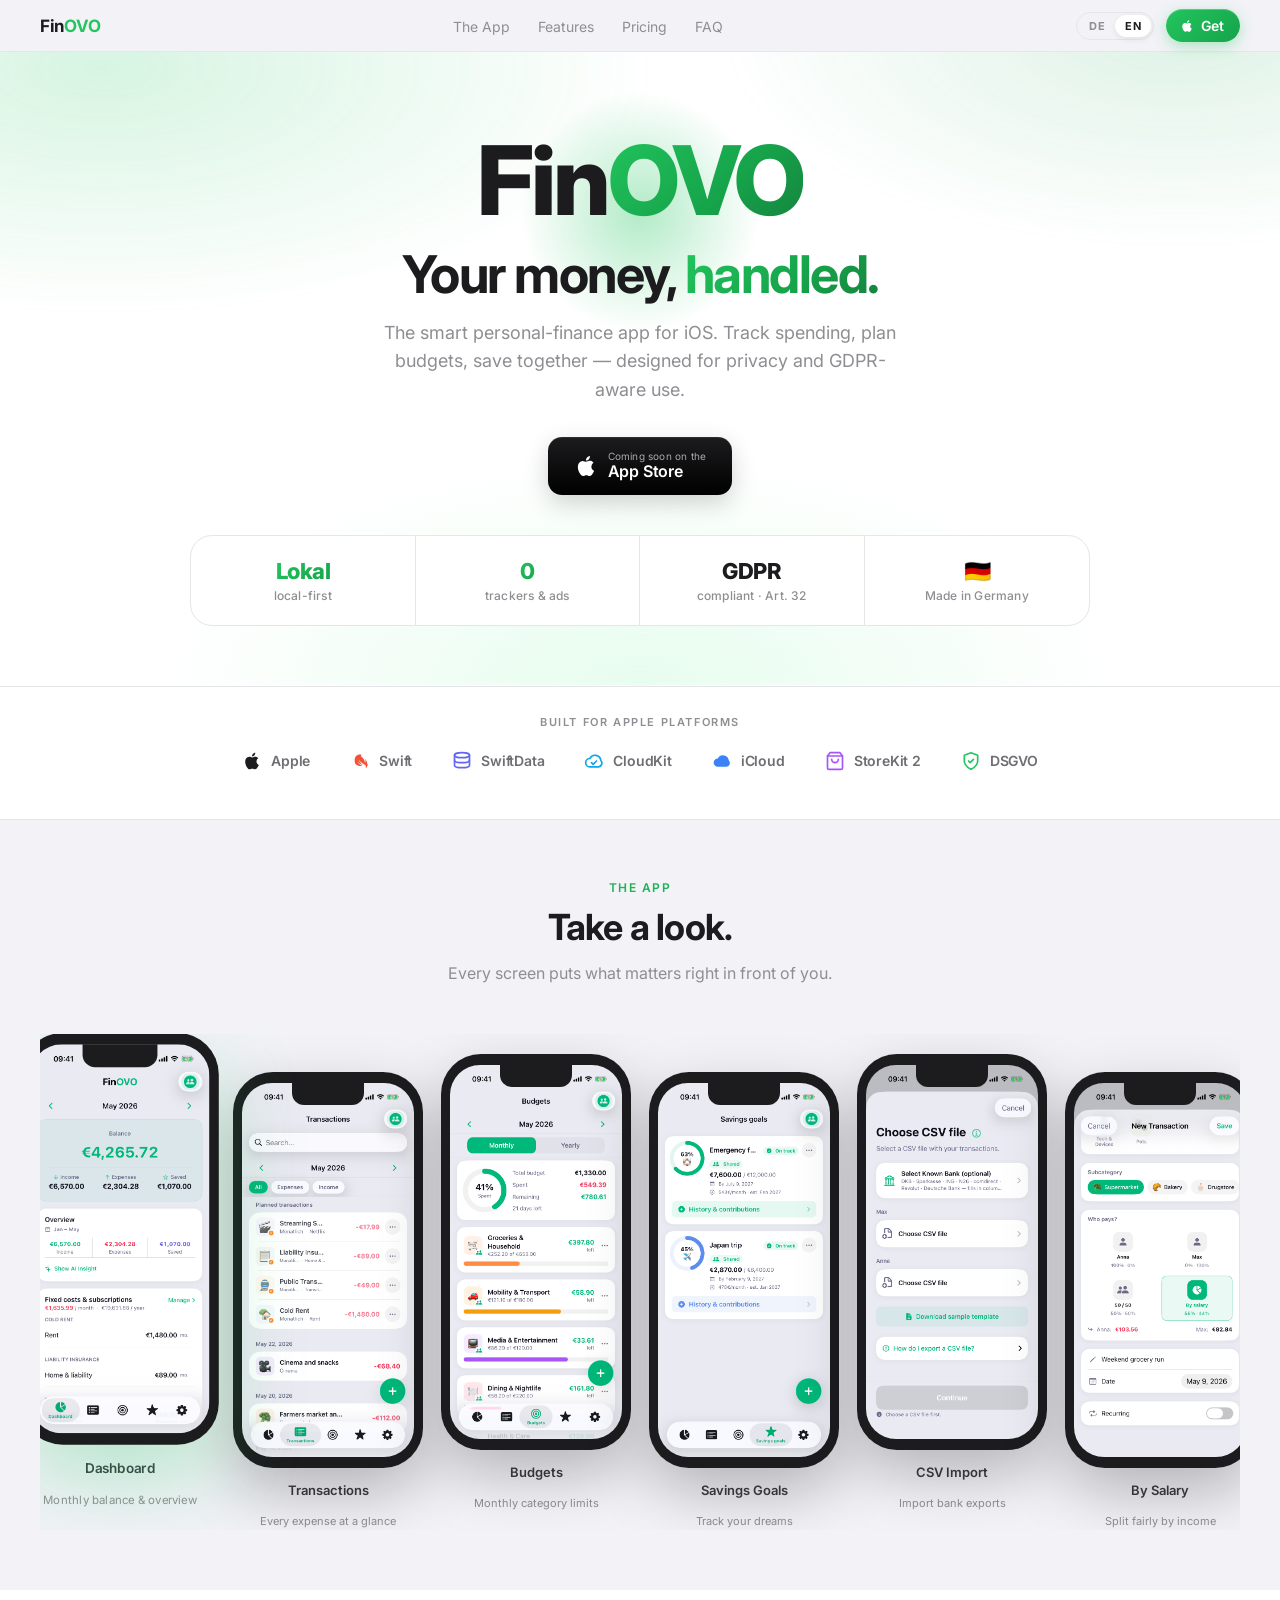
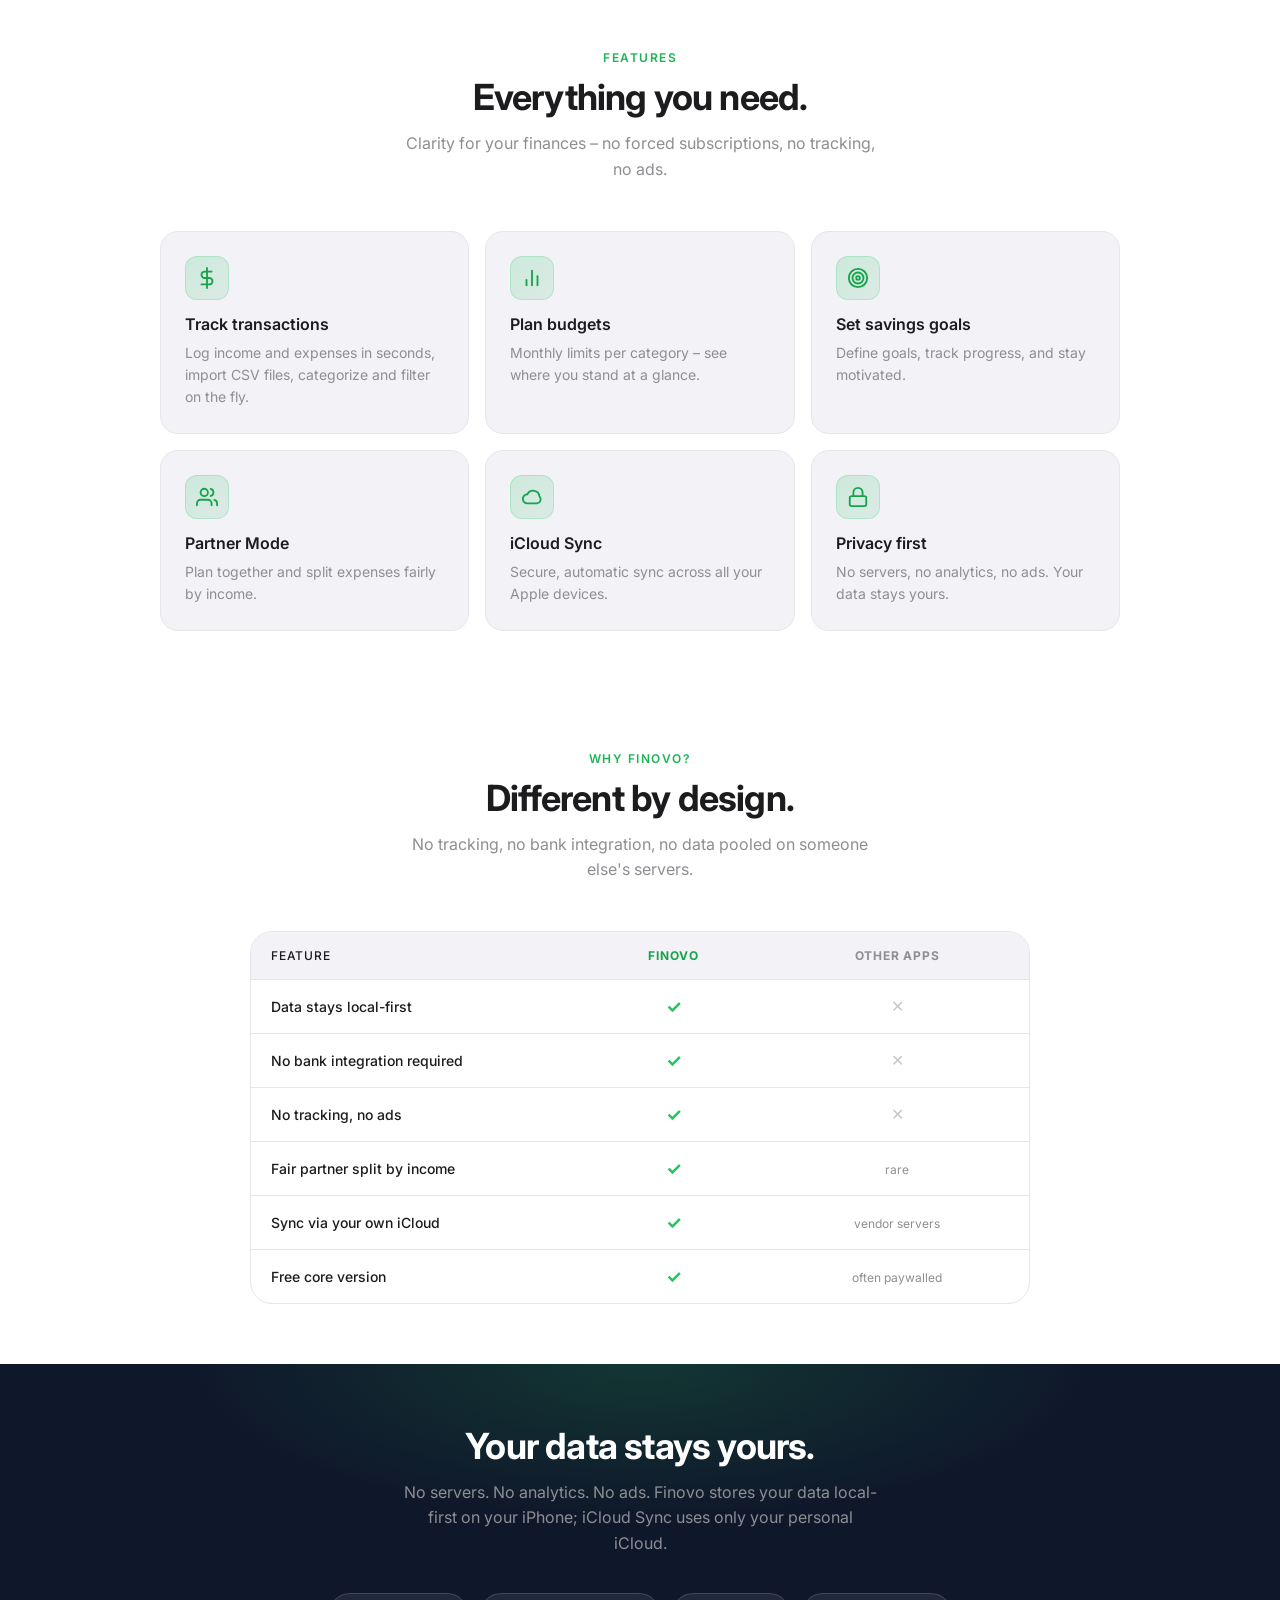
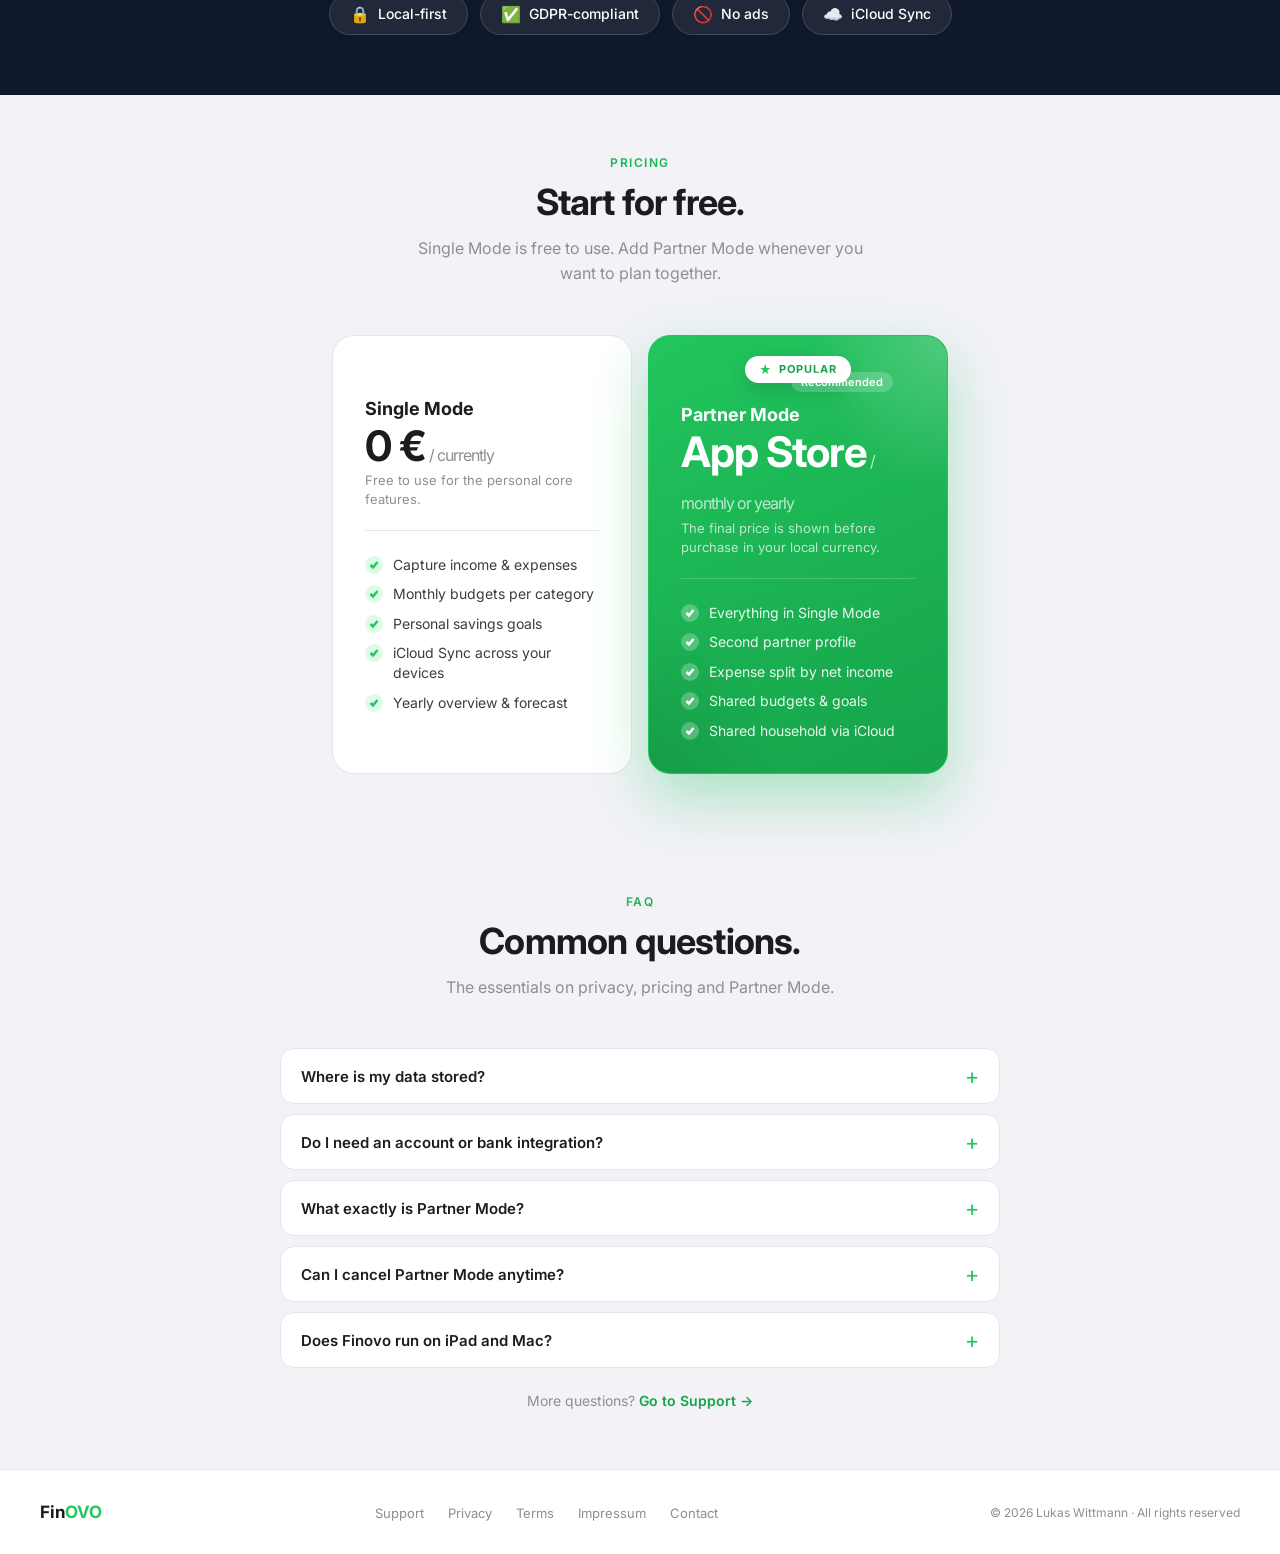
==== commit ab2895aa: "Harden Finovo legal pages" ====
--- a/apps/finovo/index.html
+++ b/apps/finovo/index.html
@@ -6,7 +6,7 @@
 <title>Finovo – Haushaltsbudget leicht gemacht</title>
 <link rel="icon" type="image/png" href="assets/appicon.png">
 <link rel="apple-touch-icon" href="assets/appicon.png">
-<meta name="description" content="Finovo – die smarte iOS-App für Haushaltsbudget, Ausgaben-Tracking und gemeinsame Finanzplanung. 100 % privat, DSGVO-konform, made in Germany.">
+<meta name="description" content="Finovo – die smarte iOS-App für Haushaltsbudget, Ausgaben-Tracking und gemeinsame Finanzplanung. Privat gestaltet, DSGVO-orientiert, made in Germany.">
 <link rel="canonical" href="https://lukeapp.de/apps/finovo/">
 <meta name="theme-color" content="#22C55E" media="(prefers-color-scheme: light)">
 <meta name="theme-color" content="#0B0F14" media="(prefers-color-scheme: dark)">
@@ -1261,8 +1261,8 @@
     <span class="i18n-en">Your money, <span class="green">handled.</span></span>
   </h1>
   <p class="hero-sub">
-    <span class="i18n-de">Die smarte Haushalts-App für iOS. Ausgaben tracken, Budgets planen, gemeinsam sparen – 100 % privat und DSGVO-konform.</span>
-    <span class="i18n-en">The smart personal-finance app for iOS. Track spending, plan budgets, save together — 100 % private and GDPR-compliant.</span>
+    <span class="i18n-de">Die smarte Haushalts-App für iOS. Ausgaben tracken, Budgets planen, gemeinsam sparen – privat gestaltet und DSGVO-orientiert.</span>
+    <span class="i18n-en">The smart personal-finance app for iOS. Track spending, plan budgets, save together — designed for privacy and GDPR-aware use.</span>
   </p>
 
   <a href="#" class="appstore-btn">
@@ -1277,7 +1277,7 @@
 
   <div class="stats-strip">
     <div class="stat">
-      <div class="stat-value"><span class="green" data-count="100" data-suffix=" %">0 %</span></div>
+      <div class="stat-value"><span class="green">Lokal</span></div>
       <div class="stat-label"><span class="i18n-de">lokal zuerst</span><span class="i18n-en">local-first</span></div>
     </div>
     <div class="stat">
@@ -1558,15 +1558,15 @@
   <div class="section-header reveal">
     <div class="section-label"><span class="i18n-de">Preise</span><span class="i18n-en">Pricing</span></div>
     <h2 class="section-title"><span class="i18n-de">Kostenlos starten.</span><span class="i18n-en">Start for free.</span></h2>
-    <p class="section-sub"><span class="i18n-de">Single Mode ist für immer gratis. Partner Mode schaltest du dazu, wenn du gemeinsam planen möchtest.</span><span class="i18n-en">Single Mode is free forever. Add Partner Mode whenever you want to plan together.</span></p>
+    <p class="section-sub"><span class="i18n-de">Single Mode ist kostenlos nutzbar. Partner Mode schaltest du dazu, wenn du gemeinsam planen möchtest.</span><span class="i18n-en">Single Mode is free to use. Add Partner Mode whenever you want to plan together.</span></p>
   </div>
 
   <div class="pricing-cards">
     <div class="pricing-card reveal">
       <div style="height:30px;"></div>
       <div class="plan-name">Single Mode</div>
-      <div class="plan-price">0 €<span class="plan-period"> <span class="i18n-de">/ für immer</span><span class="i18n-en">/ forever</span></span></div>
-      <div class="plan-desc"><span class="i18n-de">Kostenlos. Ohne Einschränkungen. Für immer.</span><span class="i18n-en">Free. No limits. Forever.</span></div>
+      <div class="plan-price">0 €<span class="plan-period"> <span class="i18n-de">/ aktuell</span><span class="i18n-en">/ currently</span></span></div>
+      <div class="plan-desc"><span class="i18n-de">Kostenlos nutzbar für die persönlichen Kernfunktionen.</span><span class="i18n-en">Free to use for the personal core features.</span></div>
       <ul class="plan-features">
         <li><div class="check"><svg viewBox="0 0 10 10"><polyline points="1.5,5 4,7.5 8.5,2"/></svg></div><span class="i18n-de">Ausgaben &amp; Einnahmen erfassen</span><span class="i18n-en">Capture income &amp; expenses</span></li>
         <li><div class="check"><svg viewBox="0 0 10 10"><polyline points="1.5,5 4,7.5 8.5,2"/></svg></div><span class="i18n-de">Monatliche Budgets pro Kategorie</span><span class="i18n-en">Monthly budgets per category</span></li>
@@ -1580,8 +1580,8 @@
       <div class="popular-badge"><span class="i18n-de">Beliebt</span><span class="i18n-en">Popular</span></div>
       <div class="plan-badge"><span class="i18n-de">Empfohlen</span><span class="i18n-en">Recommended</span></div>
       <div class="plan-name">Partner Mode</div>
-      <div class="plan-price"><span class="i18n-de">0,99 €</span><span class="i18n-en">€0.99</span><span class="plan-period"> <span class="i18n-de">/ Monat</span><span class="i18n-en">/ month</span></span></div>
-      <div class="plan-desc"><span class="i18n-de">Oder 9,99 € jährlich – 2 Monate gratis.</span><span class="i18n-en">Or €9.99 per year – 2 months free.</span></div>
+      <div class="plan-price">App Store<span class="plan-period"> <span class="i18n-de">/ Monat oder Jahr</span><span class="i18n-en">/ monthly or yearly</span></span></div>
+      <div class="plan-desc"><span class="i18n-de">Der endgültige Preis wird vor dem Kauf in deiner Landeswährung angezeigt.</span><span class="i18n-en">The final price is shown before purchase in your local currency.</span></div>
       <ul class="plan-features">
         <li><div class="check"><svg viewBox="0 0 10 10"><polyline points="1.5,5 4,7.5 8.5,2"/></svg></div><span class="i18n-de">Alles aus Single Mode</span><span class="i18n-en">Everything in Single Mode</span></li>
         <li><div class="check"><svg viewBox="0 0 10 10"><polyline points="1.5,5 4,7.5 8.5,2"/></svg></div><span class="i18n-de">Zweites Partnerprofil</span><span class="i18n-en">Second partner profile</span></li>
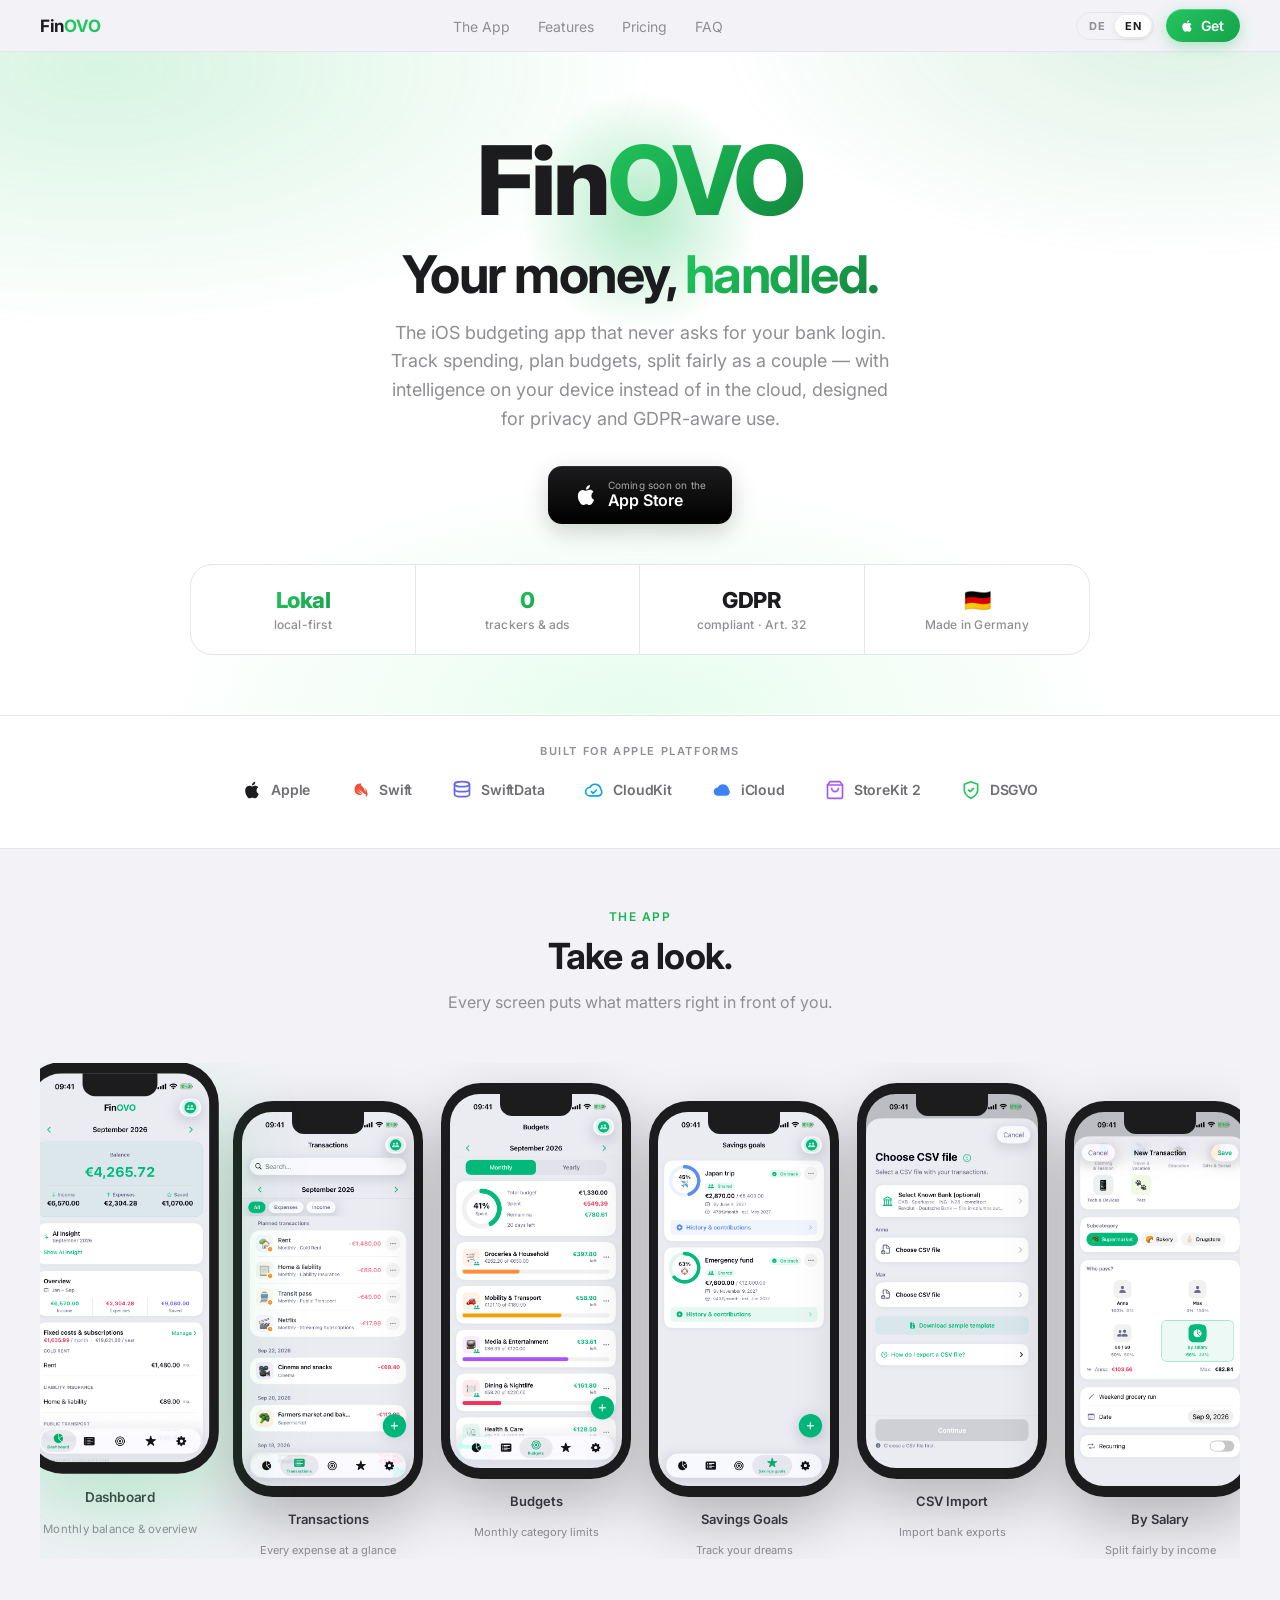
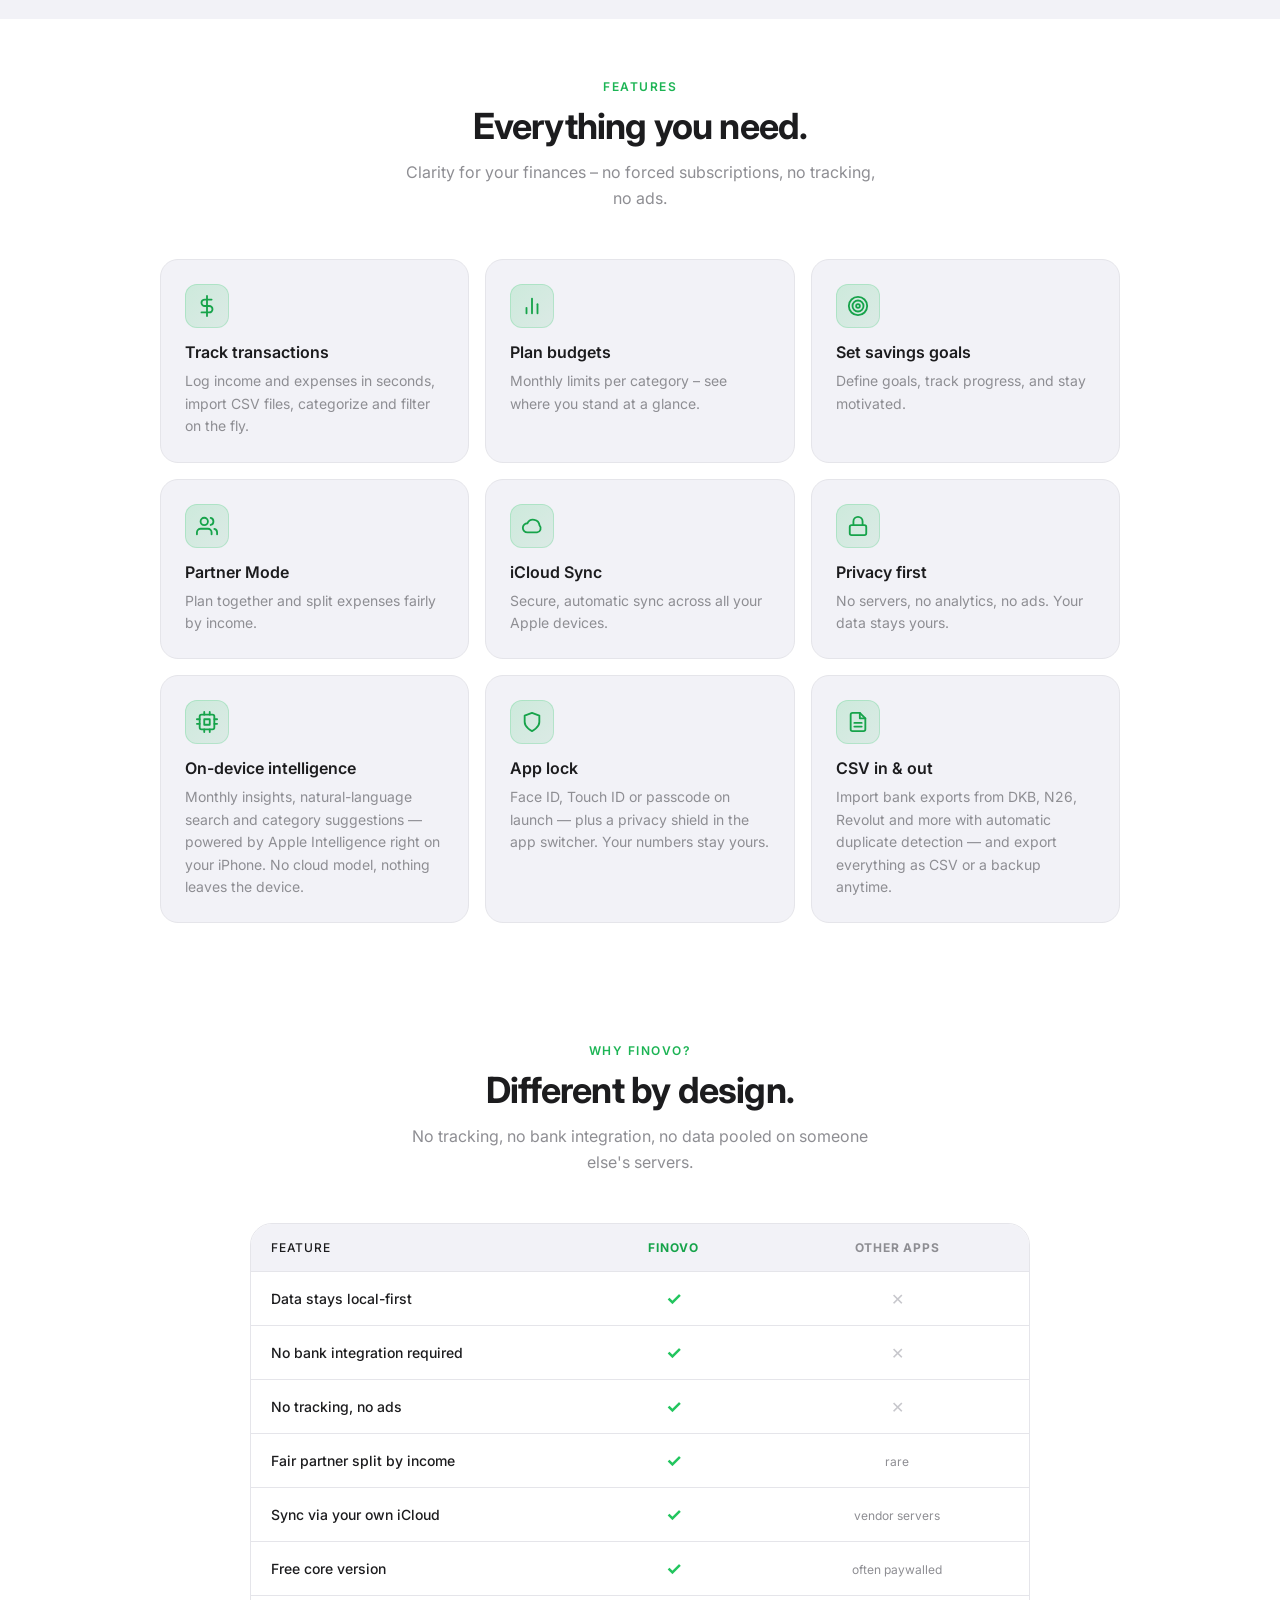
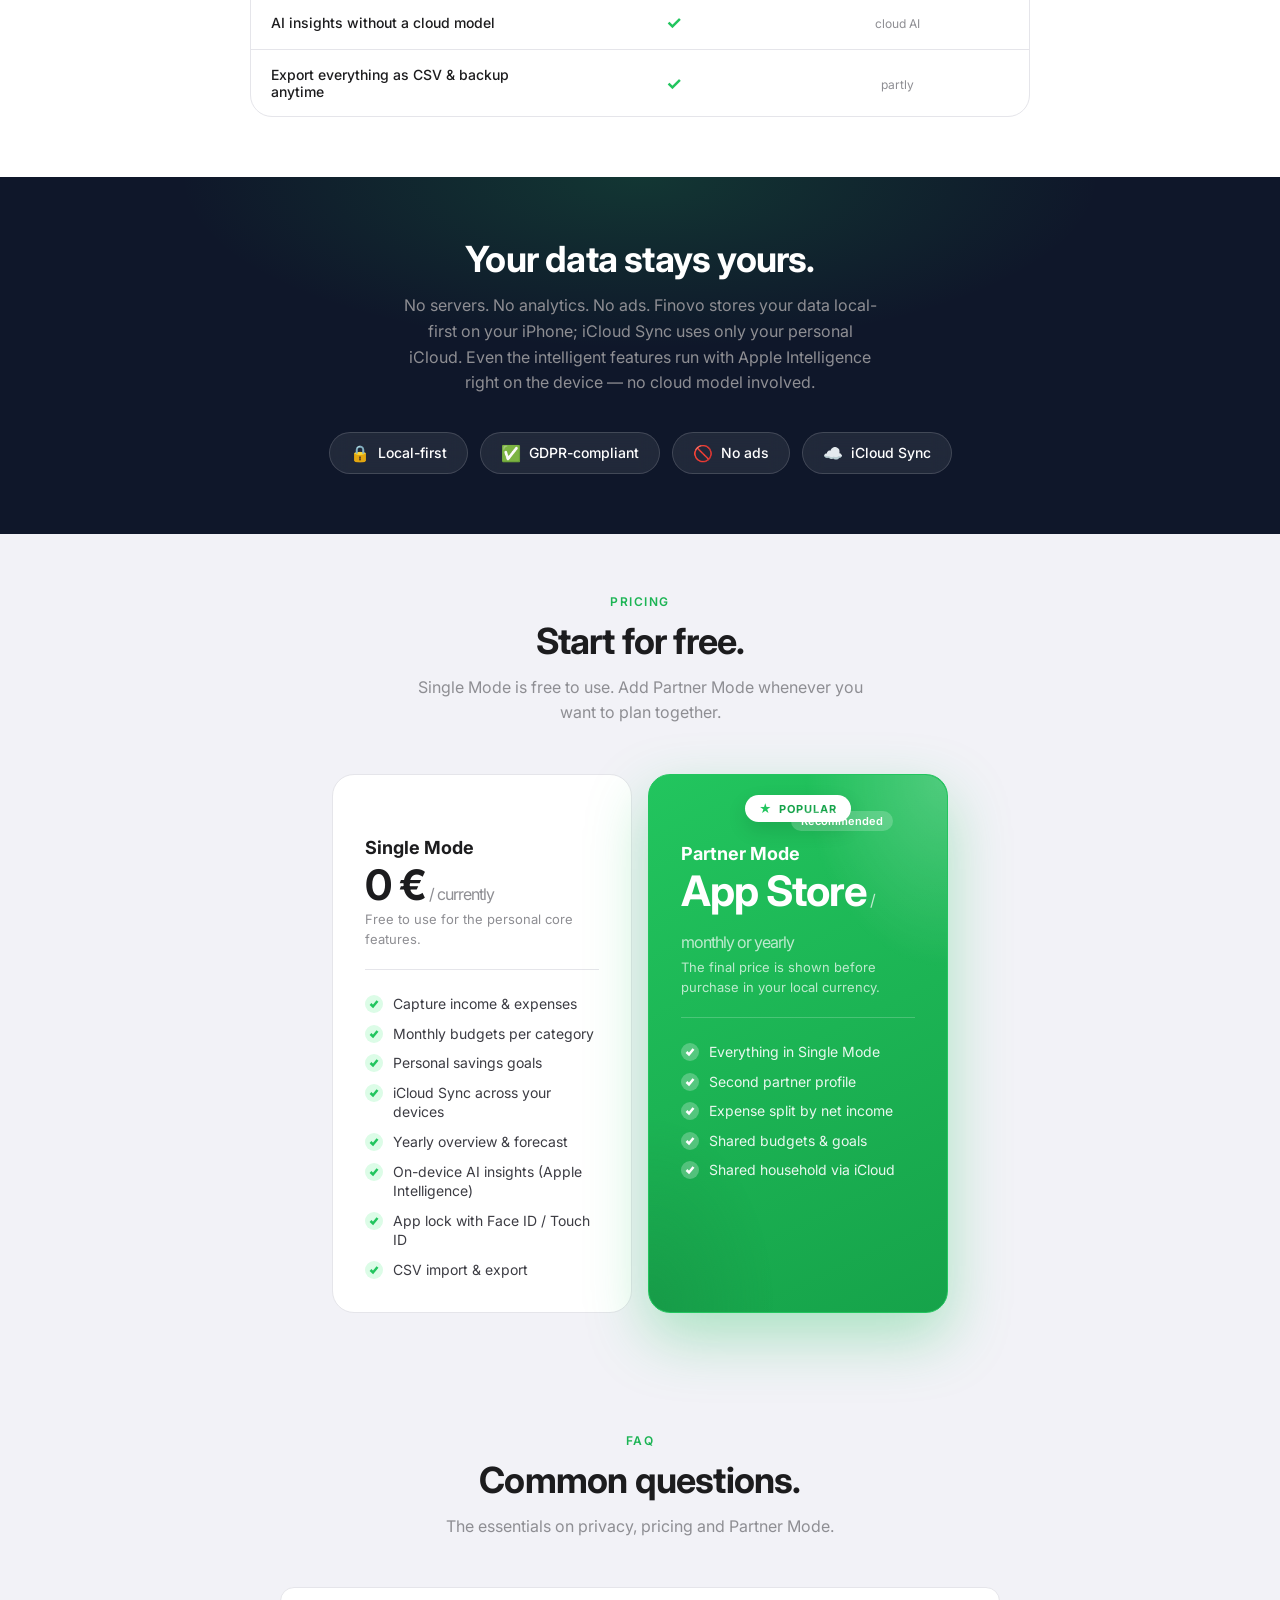
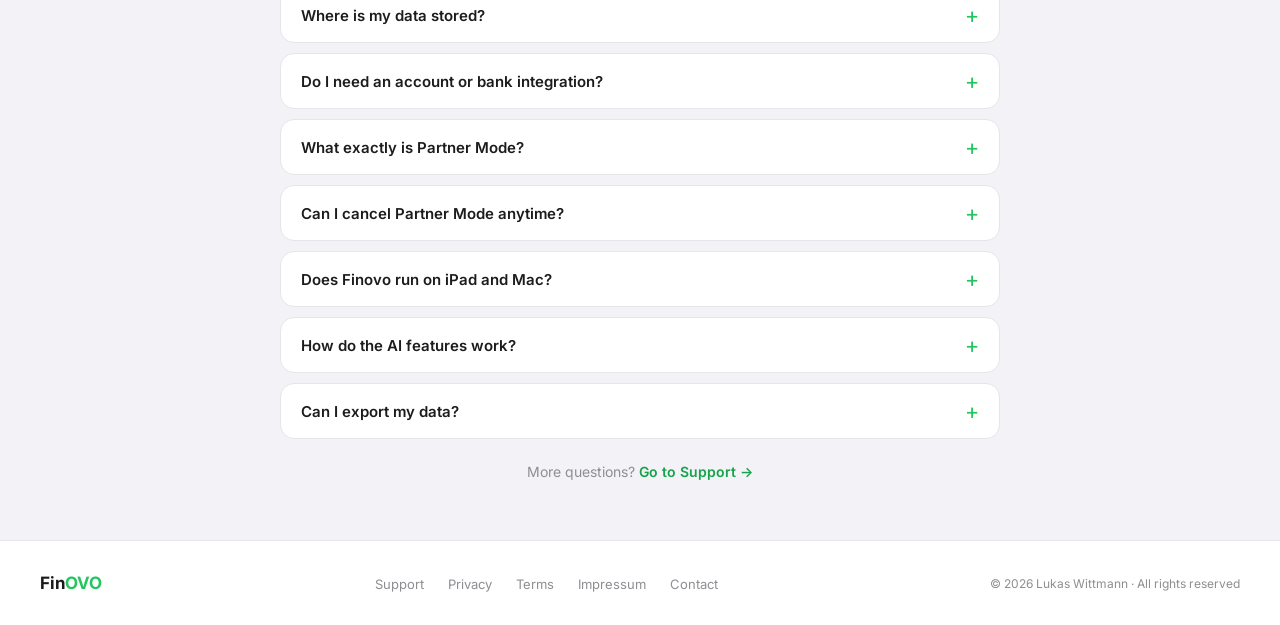
==== commit ba9f875f: "Finovo page: new screenshots, sharper positioning, fix iPhone-only FAQ - Replace all 12 DE/EN screen" ====
--- a/apps/finovo/index.html
+++ b/apps/finovo/index.html
@@ -1261,8 +1261,8 @@
     <span class="i18n-en">Your money, <span class="green">handled.</span></span>
   </h1>
   <p class="hero-sub">
-    <span class="i18n-de">Die smarte Haushalts-App für iOS. Ausgaben tracken, Budgets planen, gemeinsam sparen – privat gestaltet und DSGVO-orientiert.</span>
-    <span class="i18n-en">The smart personal-finance app for iOS. Track spending, plan budgets, save together — designed for privacy and GDPR-aware use.</span>
+    <span class="i18n-de">Die Haushalts-App für iOS, die ohne Bank-Login auskommt. Ausgaben tracken, Budgets planen, fair zu zweit teilen – mit Intelligenz auf dem Gerät statt in der Cloud, privat gestaltet und DSGVO-orientiert.</span>
+    <span class="i18n-en">The iOS budgeting app that never asks for your bank login. Track spending, plan budgets, split fairly as a couple — with intelligence on your device instead of in the cloud, designed for privacy and GDPR-aware use.</span>
   </p>
 
   <a href="#" class="appstore-btn">
@@ -1491,6 +1491,27 @@
       </div>
       <h3><span class="i18n-de">Privatsphäre first</span><span class="i18n-en">Privacy first</span></h3>
       <p><span class="i18n-de">Keine Server, keine Analytik, keine Werbung. Deine Daten gehören dir.</span><span class="i18n-en">No servers, no analytics, no ads. Your data stays yours.</span></p>
+    </div>
+    <div class="feature-card reveal">
+      <div class="feature-icon">
+        <svg width="22" height="22" viewBox="0 0 24 24" fill="none" stroke="#16A34A" stroke-width="2" stroke-linecap="round" stroke-linejoin="round"><rect x="4" y="4" width="16" height="16" rx="2" ry="2"/><rect x="9" y="9" width="6" height="6"/><line x1="9" y1="1" x2="9" y2="4"/><line x1="15" y1="1" x2="15" y2="4"/><line x1="9" y1="20" x2="9" y2="23"/><line x1="15" y1="20" x2="15" y2="23"/><line x1="20" y1="9" x2="23" y2="9"/><line x1="20" y1="14" x2="23" y2="14"/><line x1="1" y1="9" x2="4" y2="9"/><line x1="1" y1="14" x2="4" y2="14"/></svg>
+      </div>
+      <h3><span class="i18n-de">KI auf dem Gerät</span><span class="i18n-en">On-device intelligence</span></h3>
+      <p><span class="i18n-de">Monatseinblicke, Suche in natürlicher Sprache und Kategorievorschläge – mit Apple Intelligence direkt auf deinem iPhone. Kein Cloud-Modell, nichts verlässt das Gerät.</span><span class="i18n-en">Monthly insights, natural-language search and category suggestions — powered by Apple Intelligence right on your iPhone. No cloud model, nothing leaves the device.</span></p>
+    </div>
+    <div class="feature-card reveal">
+      <div class="feature-icon">
+        <svg width="22" height="22" viewBox="0 0 24 24" fill="none" stroke="#16A34A" stroke-width="2" stroke-linecap="round" stroke-linejoin="round"><path d="M12 22s8-4 8-10V5l-8-3-8 3v7c0 6 8 10 8 10z"/></svg>
+      </div>
+      <h3><span class="i18n-de">App-Sperre</span><span class="i18n-en">App lock</span></h3>
+      <p><span class="i18n-de">Face ID, Touch ID oder Gerätecode beim Öffnen – und ein Sichtschutz im App-Umschalter. Deine Zahlen bleiben deine Zahlen.</span><span class="i18n-en">Face ID, Touch ID or passcode on launch — plus a privacy shield in the app switcher. Your numbers stay yours.</span></p>
+    </div>
+    <div class="feature-card reveal">
+      <div class="feature-icon">
+        <svg width="22" height="22" viewBox="0 0 24 24" fill="none" stroke="#16A34A" stroke-width="2" stroke-linecap="round" stroke-linejoin="round"><path d="M14 2H6a2 2 0 0 0-2 2v16a2 2 0 0 0 2 2h12a2 2 0 0 0 2-2V8z"/><polyline points="14 2 14 8 20 8"/><line x1="16" y1="13" x2="8" y2="13"/><line x1="16" y1="17" x2="8" y2="17"/></svg>
+      </div>
+      <h3><span class="i18n-de">CSV rein & raus</span><span class="i18n-en">CSV in & out</span></h3>
+      <p><span class="i18n-de">Bankumsätze aus DKB, N26, Revolut & Co. importieren, Duplikate automatisch erkennen – und jederzeit alles als CSV oder Backup exportieren.</span><span class="i18n-en">Import bank exports from DKB, N26, Revolut and more with automatic duplicate detection — and export everything as CSV or a backup anytime.</span></p>
     </div>
   </div>
 </div>
@@ -1538,13 +1559,23 @@
       <div class="col-us"><span class="compare-check">✓</span></div>
       <div class="col-them"><span class="compare-text"><span class="i18n-de">meist Abo</span><span class="i18n-en">often paywalled</span></span></div>
     </div>
+    <div class="compare-row">
+      <div class="col-feat"><span class="i18n-de">KI-Einblicke ohne Cloud-Modell</span><span class="i18n-en">AI insights without a cloud model</span></div>
+      <div class="col-us"><span class="compare-check">✓</span></div>
+      <div class="col-them"><span class="compare-text"><span class="i18n-de">Cloud-KI</span><span class="i18n-en">cloud AI</span></span></div>
+    </div>
+    <div class="compare-row">
+      <div class="col-feat"><span class="i18n-de">Alles jederzeit als CSV &amp; Backup exportierbar</span><span class="i18n-en">Export everything as CSV &amp; backup anytime</span></div>
+      <div class="col-us"><span class="compare-check">✓</span></div>
+      <div class="col-them"><span class="compare-text"><span class="i18n-de">teils</span><span class="i18n-en">partly</span></span></div>
+    </div>
   </div>
 </div>
 
 <!-- PRIVACY -->
 <div class="privacy-section">
   <h2 class="reveal"><span class="i18n-de">Deine Daten gehören dir.</span><span class="i18n-en">Your data stays yours.</span></h2>
-  <p class="reveal"><span class="i18n-de">Kein Server. Keine Analyse. Keine Werbung. Finovo speichert deine Daten lokal zuerst auf deinem iPhone; iCloud Sync nutzt nur deine persönliche iCloud.</span><span class="i18n-en">No servers. No analytics. No ads. Finovo stores your data local-first on your iPhone; iCloud Sync uses only your personal iCloud.</span></p>
+  <p class="reveal"><span class="i18n-de">Kein Server. Keine Analyse. Keine Werbung. Finovo speichert deine Daten lokal zuerst auf deinem iPhone; iCloud Sync nutzt nur deine persönliche iCloud. Auch die intelligenten Funktionen laufen mit Apple Intelligence direkt auf dem Gerät – ohne Cloud-Modell.</span><span class="i18n-en">No servers. No analytics. No ads. Finovo stores your data local-first on your iPhone; iCloud Sync uses only your personal iCloud. Even the intelligent features run with Apple Intelligence right on the device — no cloud model involved.</span></p>
   <div class="privacy-pills reveal">
     <div class="privacy-pill"><span class="pill-icon">🔒</span> <span class="i18n-de">Lokal zuerst</span><span class="i18n-en">Local-first</span></div>
     <div class="privacy-pill"><span class="pill-icon">✅</span> <span class="i18n-de">DSGVO-konform</span><span class="i18n-en">GDPR-compliant</span></div>
@@ -1573,6 +1604,9 @@
         <li><div class="check"><svg viewBox="0 0 10 10"><polyline points="1.5,5 4,7.5 8.5,2"/></svg></div><span class="i18n-de">Persönliche Sparziele verfolgen</span><span class="i18n-en">Personal savings goals</span></li>
         <li><div class="check"><svg viewBox="0 0 10 10"><polyline points="1.5,5 4,7.5 8.5,2"/></svg></div><span class="i18n-de">iCloud Sync (eigene Geräte)</span><span class="i18n-en">iCloud Sync across your devices</span></li>
         <li><div class="check"><svg viewBox="0 0 10 10"><polyline points="1.5,5 4,7.5 8.5,2"/></svg></div><span class="i18n-de">Jahresübersicht &amp; Prognose</span><span class="i18n-en">Yearly overview &amp; forecast</span></li>
+        <li><div class="check"><svg viewBox="0 0 10 10"><polyline points="1.5,5 4,7.5 8.5,2"/></svg></div><span class="i18n-de">KI-Einblicke auf dem Gerät (Apple Intelligence)</span><span class="i18n-en">On-device AI insights (Apple Intelligence)</span></li>
+        <li><div class="check"><svg viewBox="0 0 10 10"><polyline points="1.5,5 4,7.5 8.5,2"/></svg></div><span class="i18n-de">App-Sperre mit Face ID / Touch ID</span><span class="i18n-en">App lock with Face ID / Touch ID</span></li>
+        <li><div class="check"><svg viewBox="0 0 10 10"><polyline points="1.5,5 4,7.5 8.5,2"/></svg></div><span class="i18n-de">CSV-Import &amp; -Export</span><span class="i18n-en">CSV import &amp; export</span></li>
       </ul>
     </div>
 
@@ -1618,9 +1652,17 @@
       <div class="faq-body"><span class="i18n-de">Ja, jederzeit direkt in den iOS-Abo-Einstellungen. Bereits erfasste Daten bleiben erhalten, nur die Partner-Funktionen werden deaktiviert.</span><span class="i18n-en">Yes, anytime directly in your iOS subscription settings. Your data stays; only Partner features are disabled.</span></div>
     </details>
     <details class="faq-item">
-      <summary><span class="i18n-de">Läuft Finovo auf iPad und Mac?</span><span class="i18n-en">Does Finovo run on iPad and Mac?</span></summary>
-      <div class="faq-body"><span class="i18n-de">Ja. Finovo ist eine Universal-App für iPhone, iPad und Mac (Apple Silicon) mit iCloud Sync auf allen deinen Geräten.</span><span class="i18n-en">Yes. Finovo is a universal app for iPhone, iPad and Mac (Apple Silicon) with iCloud Sync across all your devices.</span></div>
-    </details>
+  <summary><span class="i18n-de">Läuft Finovo auf iPad und Mac?</span><span class="i18n-en">Does Finovo run on iPad and Mac?</span></summary>
+  <div class="faq-body"><span class="i18n-de">Finovo ist für das iPhone entwickelt (iOS 26 oder neuer). iPad und Mac stehen auf der Roadmap.</span><span class="i18n-en">Finovo is built for iPhone (iOS 26 or later). iPad and Mac are on the roadmap.</span></div>
+</details>
+<details class="faq-item">
+  <summary><span class="i18n-de">Wie funktionieren die KI-Funktionen?</span><span class="i18n-en">How do the AI features work?</span></summary>
+  <div class="faq-body"><span class="i18n-de">Monatseinblicke, Suche in natürlicher Sprache, Kategorievorschläge und das Bereinigen von Händlernamen laufen mit Apple Intelligence direkt auf deinem iPhone. Es wird kein Cloud-Modell angesprochen und nichts übertragen. Auf Geräten ohne Apple Intelligence – oder wenn du die Funktionen in den Einstellungen ausschaltest – nutzt Finovo einfache, regelbasierte Alternativen.</span><span class="i18n-en">Monthly insights, natural-language search, category suggestions and merchant-name cleanup run with Apple Intelligence right on your iPhone. No cloud model is called and nothing is transmitted. On devices without Apple Intelligence — or if you switch the features off in Settings — Finovo falls back to simple rule-based alternatives.</span></div>
+</details>
+<details class="faq-item">
+  <summary><span class="i18n-de">Kann ich meine Daten exportieren?</span><span class="i18n-en">Can I export my data?</span></summary>
+  <div class="faq-body"><span class="i18n-de">Ja, jederzeit: als vollständiges Backup (JSON) zum Wiederherstellen und als CSV-Tabelle für Excel, Numbers oder Google Sheets. Du kannst außerdem alle Daten in der App endgültig löschen.</span><span class="i18n-en">Yes, anytime: as a full backup (JSON) for restoring, and as a CSV spreadsheet for Excel, Numbers or Google Sheets. You can also permanently delete all data from within the app.</span></div>
+</details>
   </div>
   <div class="faq-footer">
     <span class="i18n-de">Noch Fragen? <a href="https://lukeapp.de/apps/finovo/support/">Zum Support →</a></span>
